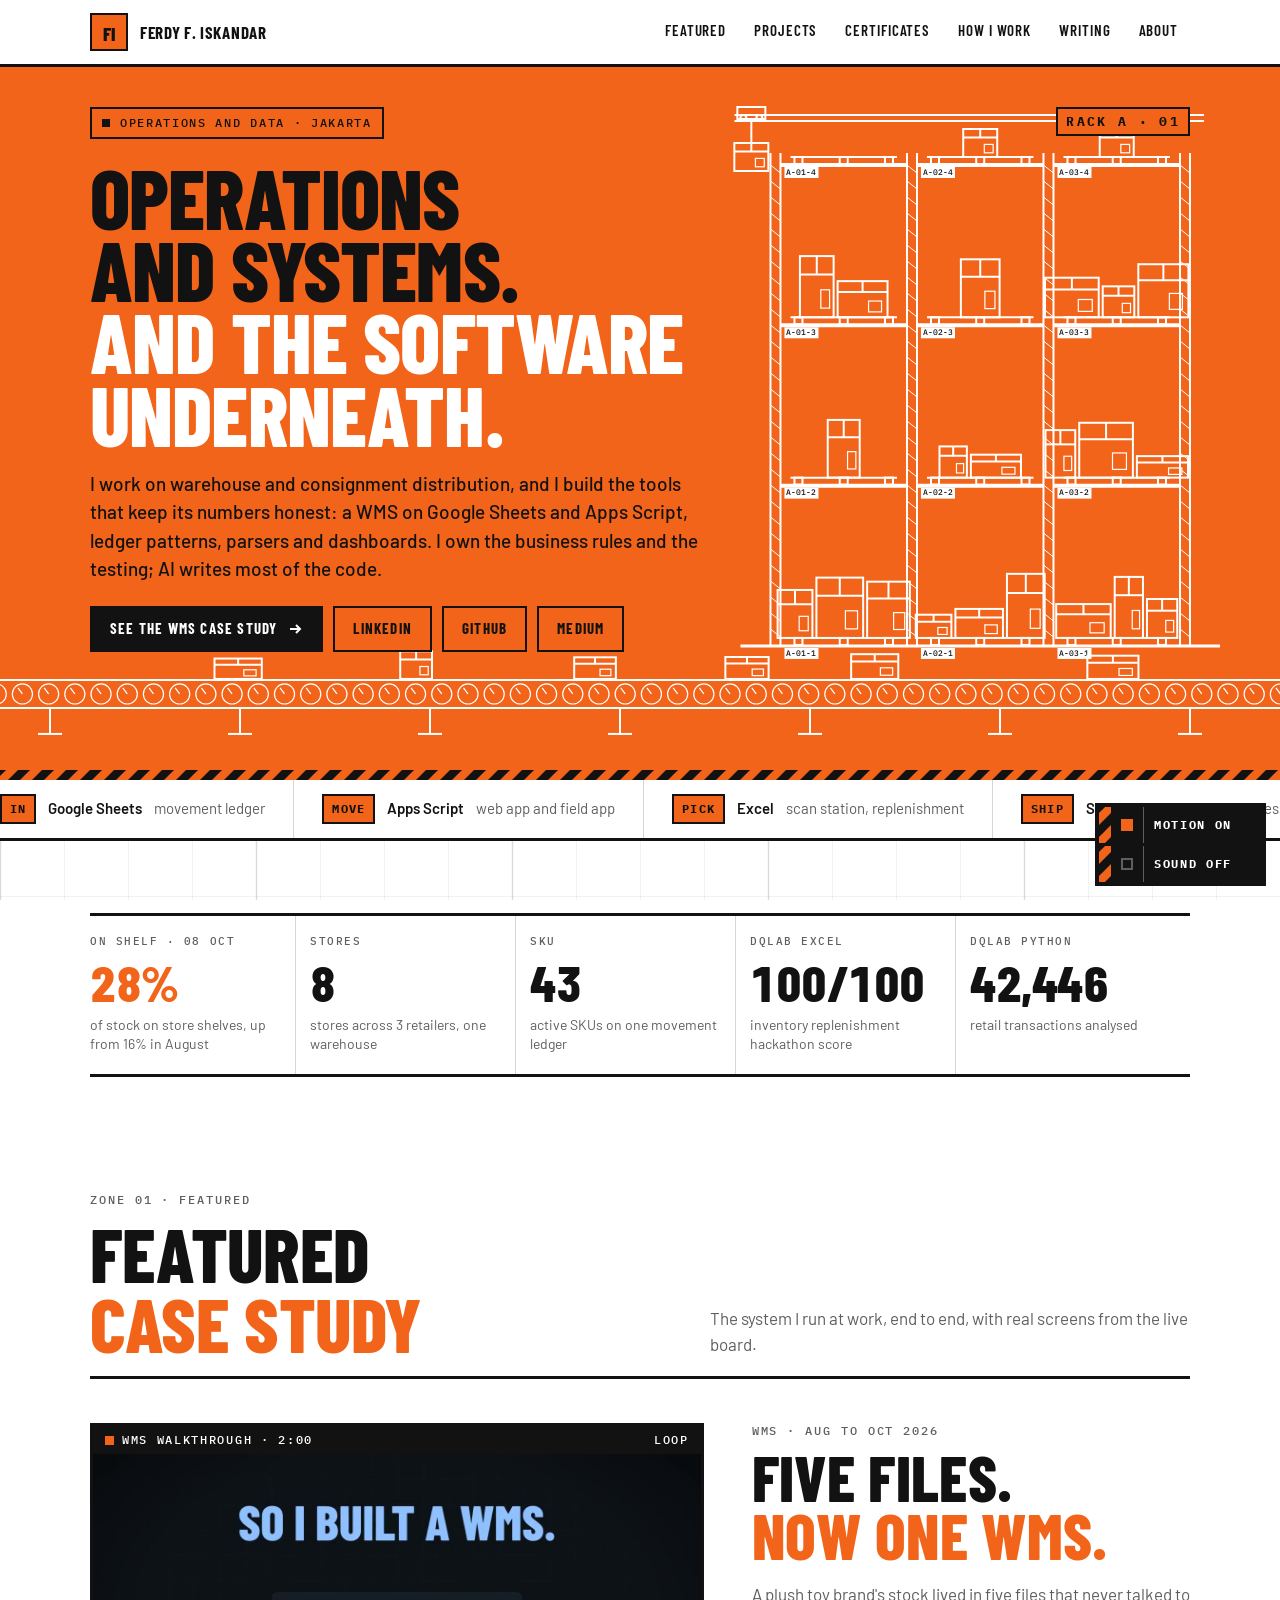
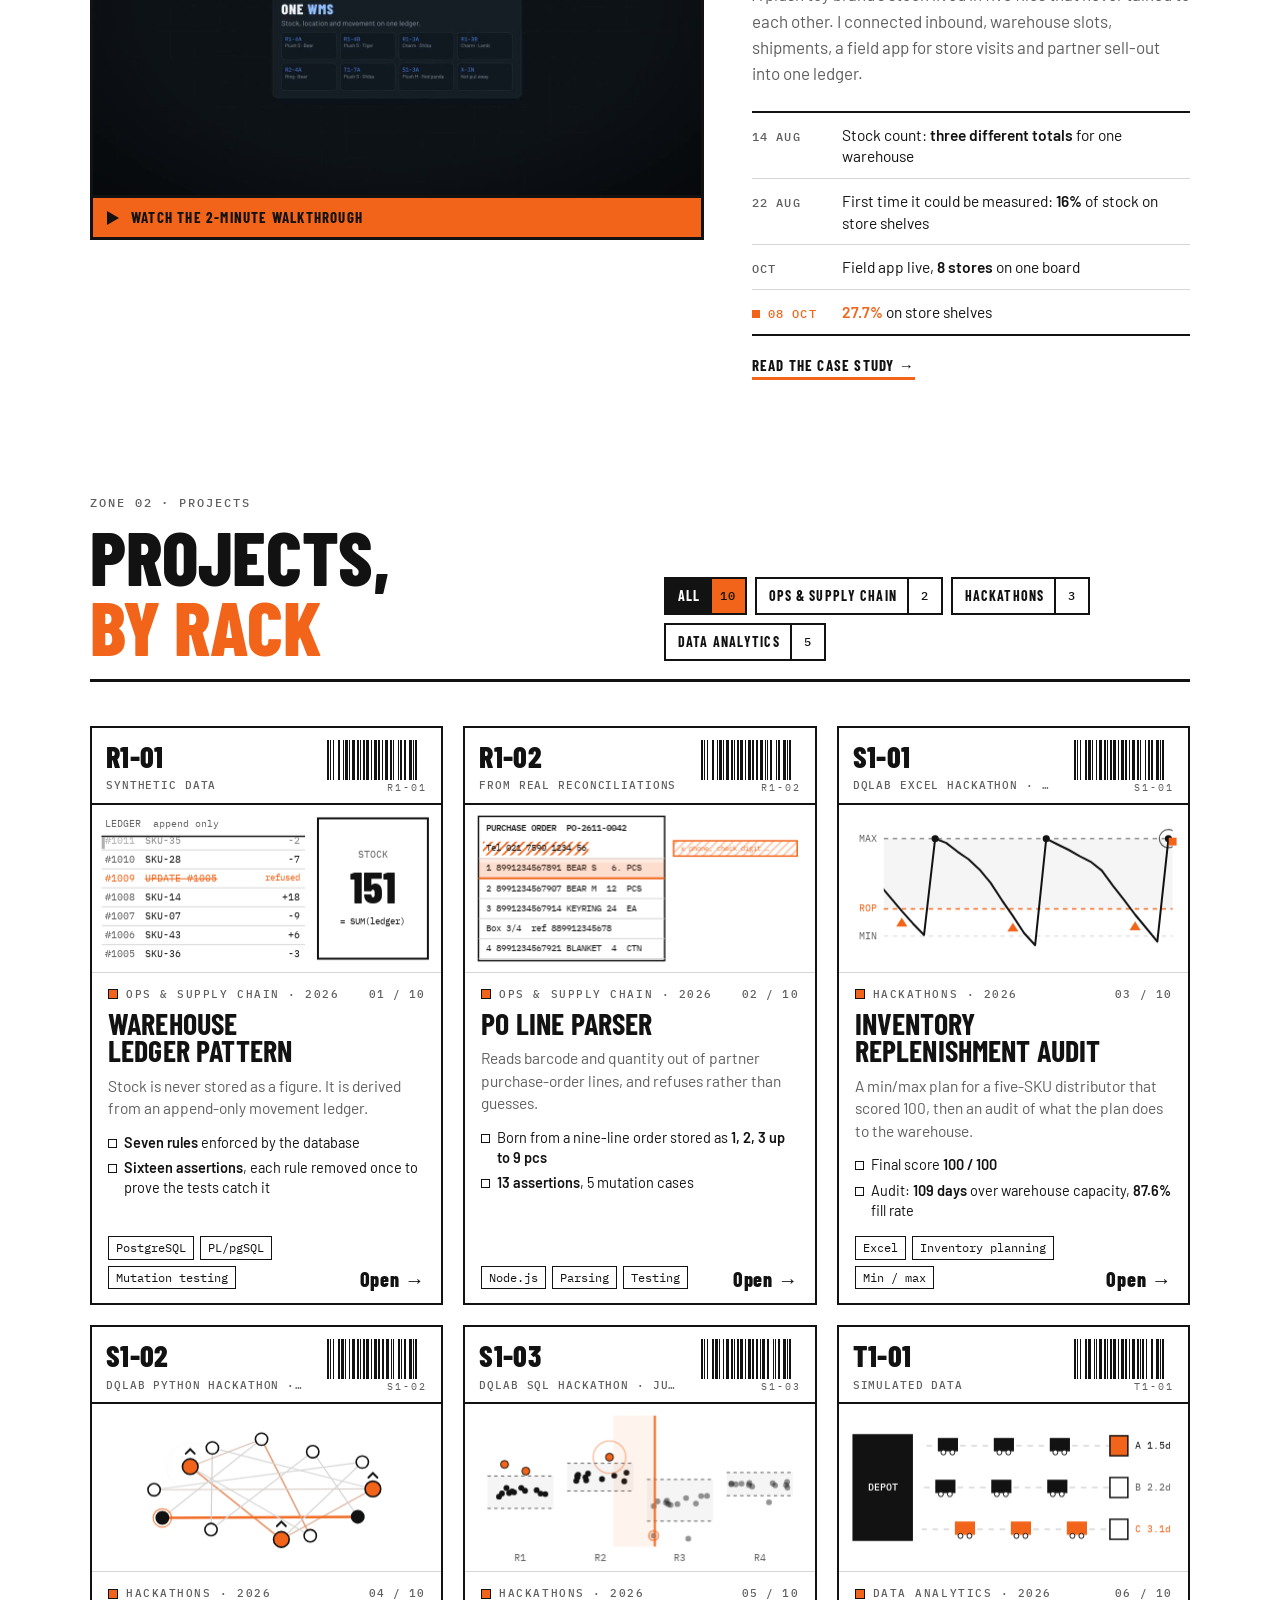
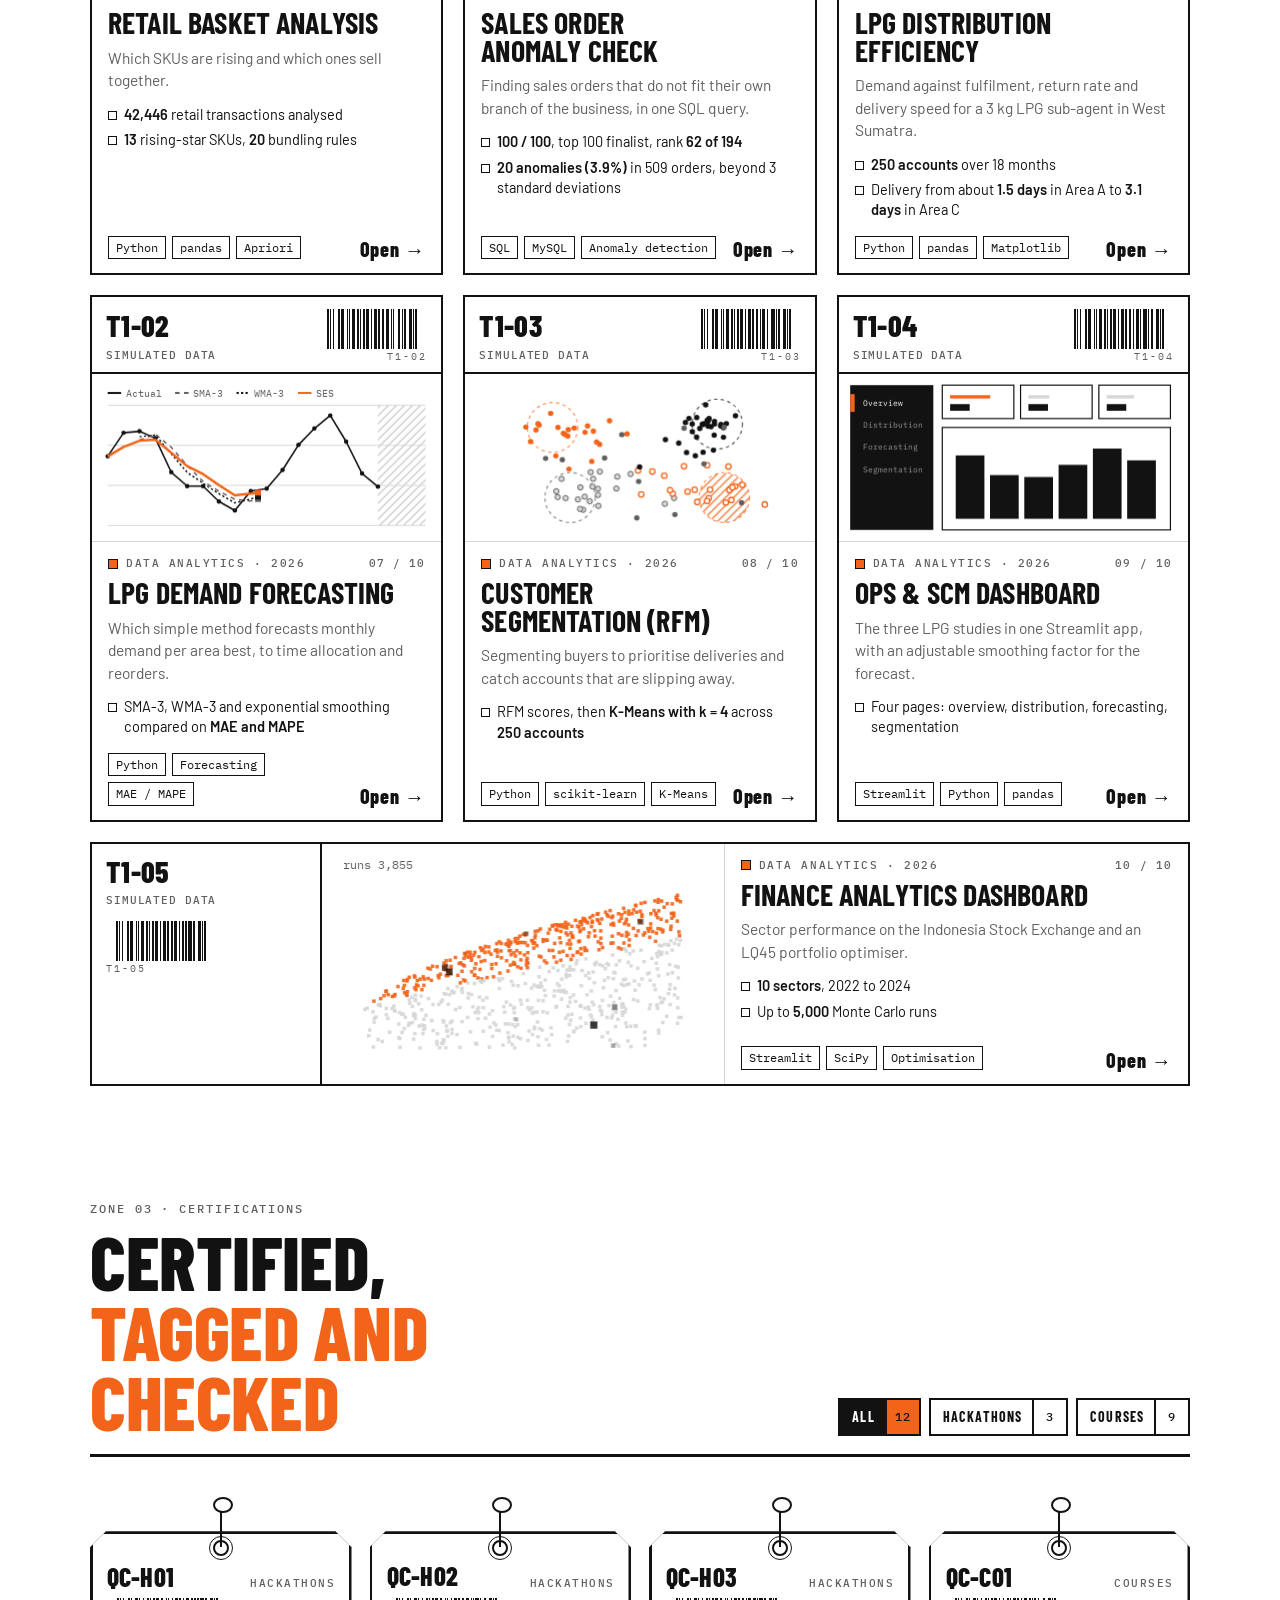
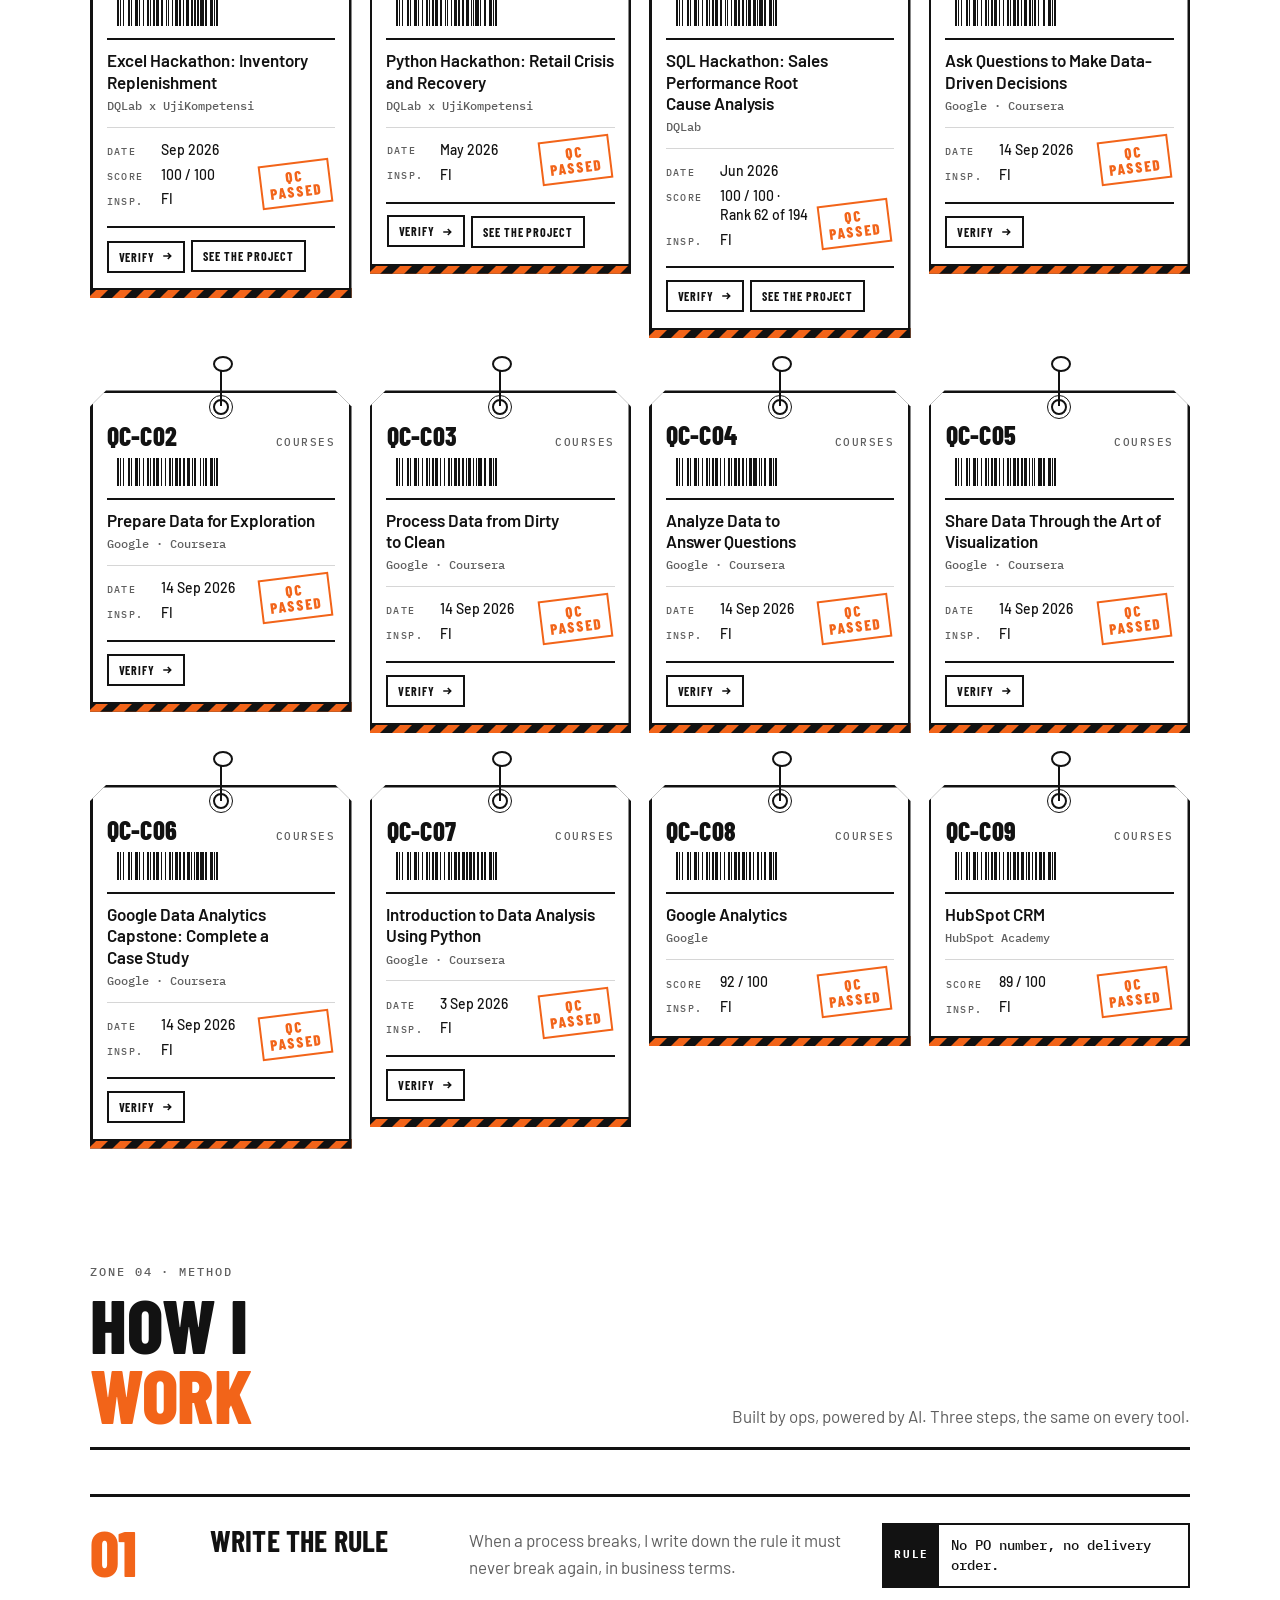
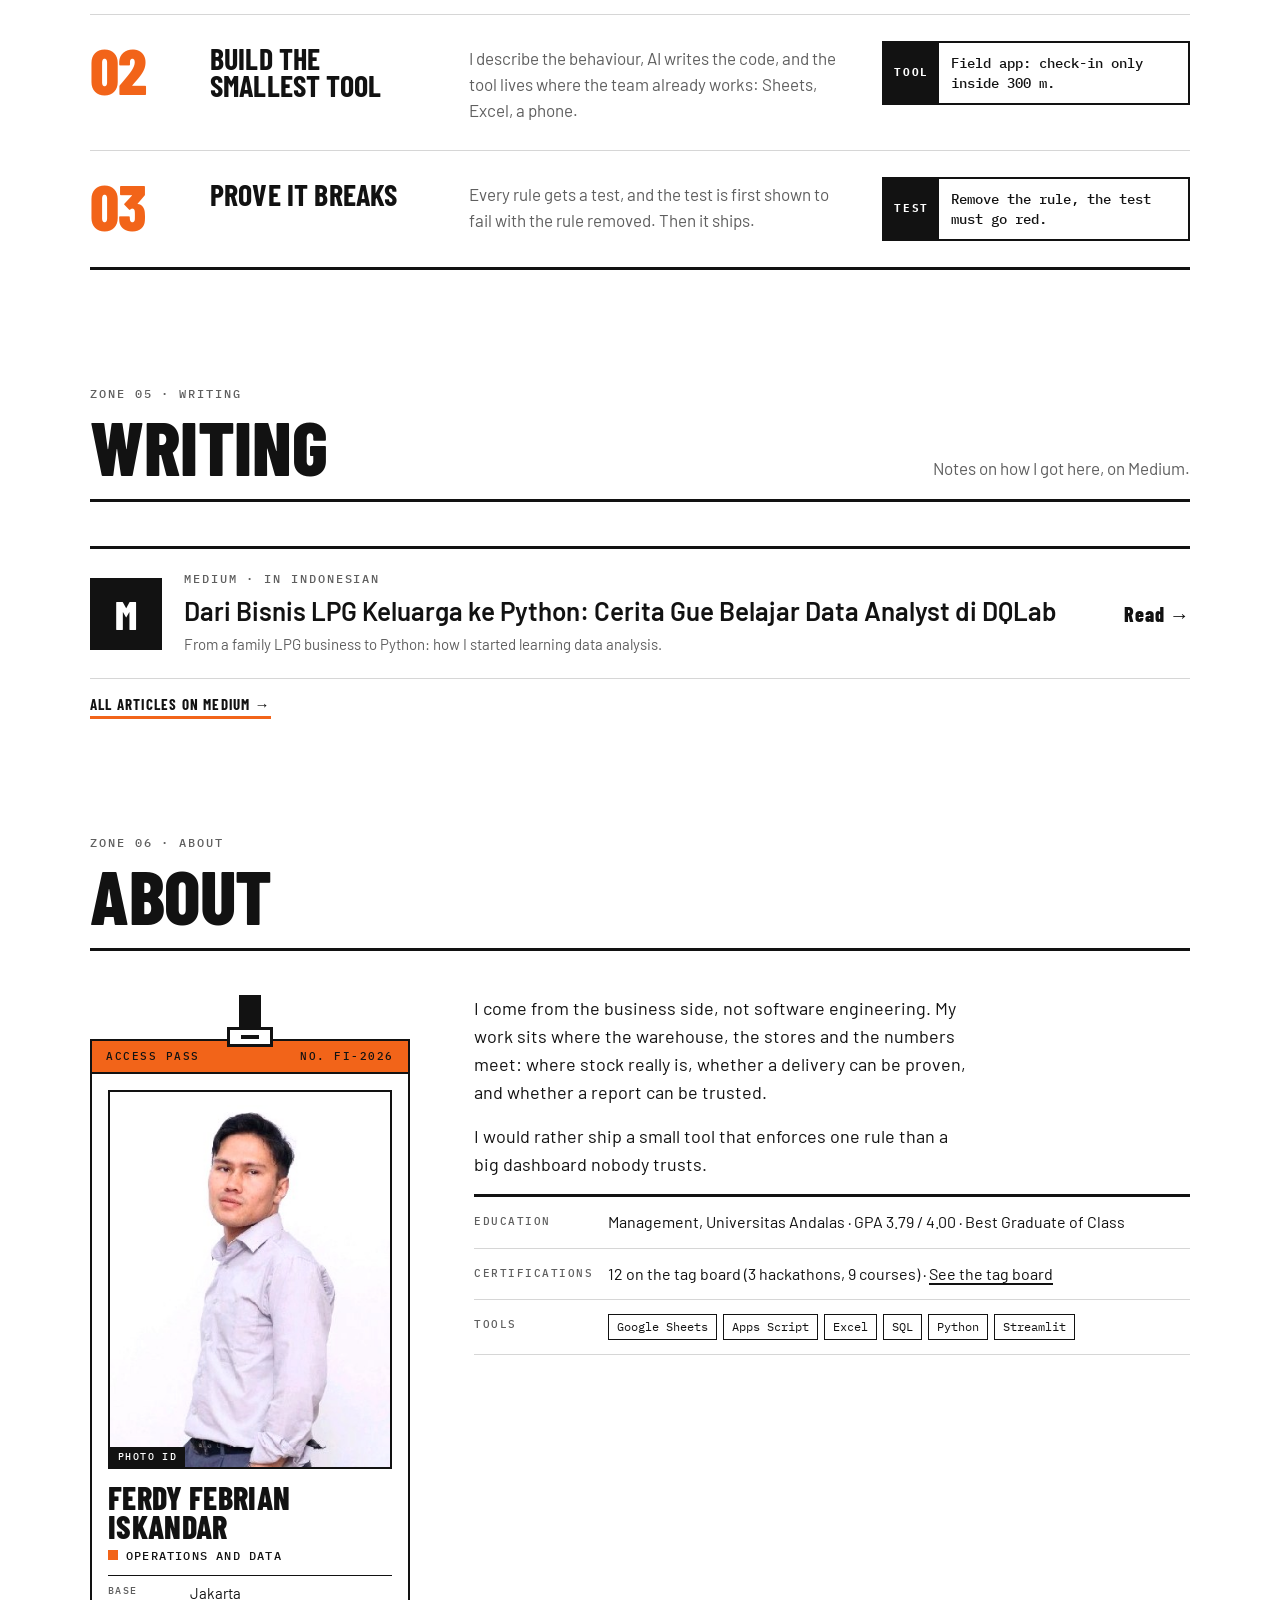
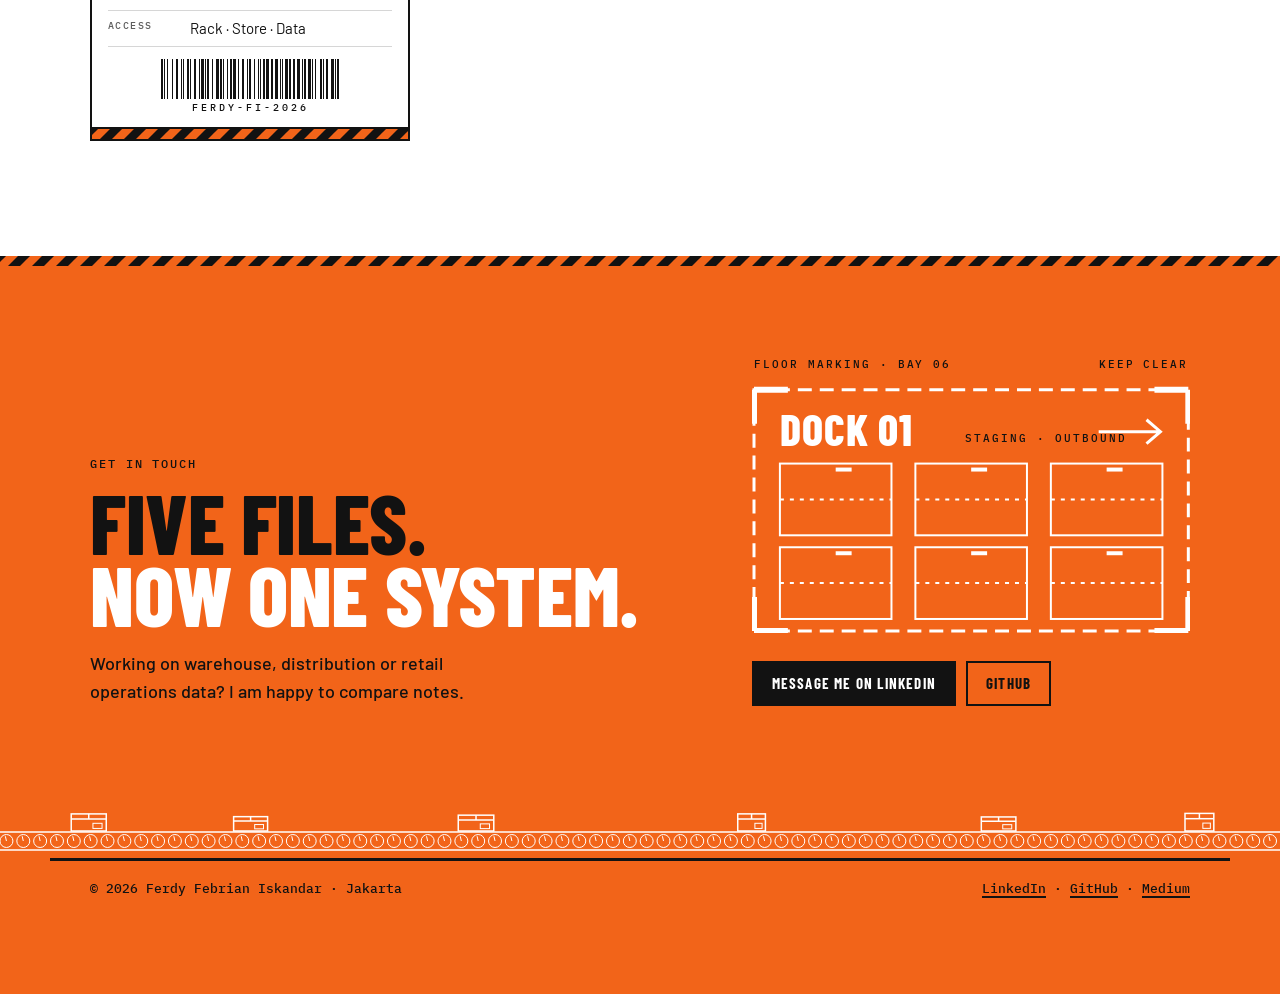
==== index.html @ d0b5ca3c "Certificates, motion sound, case studies, previews, 404" ====
<!doctype html>
<html lang="en">
<head>
<meta charset="utf-8">
<meta name="viewport" content="width=device-width,initial-scale=1,viewport-fit=cover">
<title>Ferdy Febrian Iskandar · Operations and data</title>
<meta name="description" content="Operations and systems: warehouse, consignment distribution, and the software underneath them. Projects by Ferdy Febrian Iskandar, Jakarta.">
<meta property="og:type" content="website">
<meta property="og:site_name" content="Ferdy Febrian Iskandar">
<meta property="og:url" content="https://ferdy-portfolio.pages.dev/">
<meta property="og:title" content="Ferdy Febrian Iskandar · Operations and data">
<meta property="og:description" content="A WMS built by ops, ledger patterns, parsers and dashboards for warehouse and consignment distribution.">
<meta property="og:image" content="https://ferdy-portfolio.pages.dev/og-card.png">
<meta property="og:image:width" content="1200">
<meta property="og:image:height" content="630">
<meta property="og:image:alt" content="Ferdy Febrian Iskandar. Operations and systems. And the software underneath.">
<meta name="twitter:card" content="summary_large_image">
<meta name="twitter:title" content="Ferdy Febrian Iskandar · Operations and data">
<meta name="twitter:description" content="A WMS built by ops, ledger patterns, parsers and dashboards for warehouse and consignment distribution.">
<meta name="twitter:image" content="https://ferdy-portfolio.pages.dev/og-card.png">
<meta name="theme-color" content="#F26419">
<link rel="icon" href="favicon.svg" type="image/svg+xml">
<link rel="icon" href="favicon-32.png" sizes="32x32" type="image/png">
<link rel="apple-touch-icon" href="apple-touch-icon.png">
<link rel="preconnect" href="https://fonts.googleapis.com">
<link rel="preconnect" href="https://fonts.gstatic.com" crossorigin>
<link rel="stylesheet" href="https://fonts.googleapis.com/css2?family=Barlow+Condensed:wght@600;700;800&family=Barlow:wght@400;500;600&family=IBM+Plex+Mono:wght@400;500&display=swap">
<link rel="stylesheet" href="site.css">
<script>document.documentElement.classList.add("js")</script>
</head>
<body>
<a class="skip" href="#featured">Skip to content</a>
<canvas id="floor" data-scene="floor" aria-hidden="true"></canvas>

<nav class="top" aria-label="Main">
  <div class="wrap">
    <a class="mark" href="#top" aria-label="Ferdy Febrian Iskandar, back to top"><i>FI</i><span>Ferdy F. Iskandar</span></a>
    <button class="menu" type="button" aria-expanded="false" aria-controls="navlinks">Menu</button>
    <ul id="navlinks">
      <li><a href="#featured">Featured</a></li>
      <li><a href="#projects">Projects</a></li>
      <li><a href="#certs">Certificates</a></li>
      <li><a href="#process">How I work</a></li>
      <li><a href="#writing">Writing</a></li>
      <li><a href="#about">About</a></li>
    </ul>
  </div>
</nav>

<main id="top">
  <header class="hero">
    <canvas data-scene="hero" aria-hidden="true"></canvas>
    <div class="wrap">
      <div class="copy">
        <span class="status"><i></i>Operations and data · Jakarta</span>
        <h1><span class="l">Operations</span><span class="l">and systems.</span><span class="l lt">And the software</span><span class="l lt">underneath.</span></h1>
        <p>I work on warehouse and consignment distribution, and I build the tools that keep its numbers honest: a WMS on Google Sheets and Apps Script, ledger patterns, parsers and dashboards. I own the business rules and the testing; AI writes most of the code.</p>
        <div class="cta">
          <a class="btn primary" href="wms.html">See the WMS case study <svg viewBox="0 0 16 16" fill="none" stroke="currentColor" stroke-width="2" aria-hidden="true"><path d="M3 8h10M9 4l4 4-4 4"/></svg></a>
          <a class="btn" href="https://www.linkedin.com/in/ferdyfebrianiskandar">LinkedIn</a>
          <a class="btn" href="https://github.com/Ferdyfi24">GitHub</a>
          <a class="btn" href="https://medium.com/@iskandarferdy559">Medium</a>
        </div>
      </div>
      <div class="rackbox" role="img" aria-label="Line drawing of a pallet rack with cartons; a hoist lifts a carton down to a conveyor that runs along the bottom of the page"><span class="zone">RACK A · 01</span></div>
    </div>
  </header>
  <div class="hz" aria-hidden="true"></div>

  <div class="belt" aria-label="Tools and practices">
    <div class="track">
      <div class="mv"><i>IN</i><b>Google Sheets</b>movement ledger</div>
      <div class="mv"><i>MOVE</i><b>Apps Script</b>web app and field app</div>
      <div class="mv"><i>PICK</i><b>Excel</b>scan station, replenishment</div>
      <div class="mv"><i>SHIP</i><b>SQL</b>PostgreSQL ledger rules</div>
      <div class="mv"><i>COUNT</i><b>Python</b>pandas, scikit-learn</div>
      <div class="mv"><i>SELL</i><b>Streamlit</b>dashboards</div>
      <div class="mv"><i>PROVE</i><b>Mutation testing</b>every rule must fail when removed</div>
      <div class="mv"><i>AI</i><b>Claude</b>writes the code, I write the rules</div>
      <div class="mv" aria-hidden="true"><i>IN</i><b>Google Sheets</b>movement ledger</div>
      <div class="mv" aria-hidden="true"><i>MOVE</i><b>Apps Script</b>web app and field app</div>
      <div class="mv" aria-hidden="true"><i>PICK</i><b>Excel</b>scan station, replenishment</div>
      <div class="mv" aria-hidden="true"><i>SHIP</i><b>SQL</b>PostgreSQL ledger rules</div>
      <div class="mv" aria-hidden="true"><i>COUNT</i><b>Python</b>pandas, scikit-learn</div>
      <div class="mv" aria-hidden="true"><i>SELL</i><b>Streamlit</b>dashboards</div>
      <div class="mv" aria-hidden="true"><i>PROVE</i><b>Mutation testing</b>every rule must fail when removed</div>
      <div class="mv" aria-hidden="true"><i>AI</i><b>Claude</b>writes the code, I write the rules</div>
    </div>
  </div>

  <div class="wrap">
    <div class="count rv" aria-label="Numbers">
      <div class="cnum"><span class="code">ON SHELF · 08 OCT</span><b class="up"><span data-to="28" data-from="16">28</span>%</b><small>of stock on store shelves, up from 16% in August</small></div>
      <div class="cnum"><span class="code">STORES</span><b data-to="8">8</b><small>stores across 3 retailers, one warehouse</small></div>
      <div class="cnum"><span class="code">SKU</span><b data-to="43">43</b><small>active SKUs on one movement ledger</small></div>
      <div class="cnum"><span class="code">DQLAB EXCEL</span><b><span data-to="100">100</span>/100</b><small>inventory replenishment hackathon score</small></div>
      <div class="cnum"><span class="code">DQLAB PYTHON</span><b data-to="42446" data-fmt="1">42,446</b><small>retail transactions analysed</small></div>
    </div>
  </div>

  <section id="featured" class="wrap">
    <div class="shead rv"><div><span class="eyebrow">Zone 01 · Featured</span><h2>Featured<br><span class="acc">case study</span></h2></div><p>The system I run at work, end to end, with real screens from the live board.</p></div>
    <a class="feat rv" href="wms.html">
      <div class="media">
        <div class="bar"><span><i></i>WMS WALKTHROUGH · 2:00</span><span>LOOP</span></div>
        <video autoplay muted loop playsinline preload="metadata" poster="hero-poster.jpg" aria-label="Opening of the WMS walkthrough: five separate files merging into one system">
          <source src="hero-loop.mp4" type="video/mp4">
          <img src="poster.jpg" alt="Title frame of the WMS walkthrough: So I built a WMS" width="1920" height="1080" loading="lazy">
        </video>
        <span class="play"><i></i>Watch the 2-minute walkthrough</span>
      </div>
      <div class="body">
        <div class="eyebrow">WMS · Aug to Oct 2026</div>
        <h3>Five files.<br><span class="acc">Now one WMS.</span></h3>
        <p>A plush toy brand's stock lived in five files that never talked to each other. I connected inbound, warehouse slots, shipments, a field app for store visits and partner sell-out into one ledger.</p>
        <ol class="tl">
          <li><time>14 AUG</time><span>Stock count: <b>three different totals</b> for one warehouse</span></li>
          <li><time>22 AUG</time><span>First time it could be measured: <b>16%</b> of stock on store shelves</span></li>
          <li><time>OCT</time><span>Field app live, <b>8 stores</b> on one board</span></li>
          <li class="hot"><time>08 OCT</time><span><b>27.7%</b> on store shelves</span></li>
        </ol>
        <span class="more">Read the case study →</span>
      </div>
    </a>
  </section>

  <section id="projects" class="wrap">
    <div class="shead rv">
      <div><span class="eyebrow">Zone 02 · Projects</span><h2>Projects,<br><span class="acc">by rack</span></h2></div>
      <div class="filters" id="filters" role="group" aria-label="Filter projects"></div>
    </div>
    <div class="rack" id="rack" aria-live="polite">
      <noscript><div class="noscript-rack">The project rack is rendered from projects.json and needs JavaScript. The code lives at <a href="https://github.com/Ferdyfi24">github.com/Ferdyfi24</a>.</div></noscript>
    </div>
  </section>

  <section id="certs" class="wrap">
    <div class="shead rv">
      <div><span class="eyebrow">Zone 03 · Certifications</span><h2>Certified,<br><span class="acc">tagged and checked</span></h2></div>
      <div class="filters" id="cfilters" role="group" aria-label="Filter certificates"></div>
    </div>
    <div class="qcboard" id="certboard" aria-live="polite">
      <noscript><div class="noscript-rack">The tag board is rendered from certificates.json and needs JavaScript. The certificates are listed on <a href="https://www.linkedin.com/in/ferdyfebrianiskandar">LinkedIn</a>.</div></noscript>
    </div>
  </section>

  <section id="process" class="wrap">
    <div class="shead rv"><div><span class="eyebrow">Zone 04 · Method</span><h2>How I<br><span class="acc">work</span></h2></div><p>Built by ops, powered by AI. Three steps, the same on every tool.</p></div>
    <div class="pick">
      <div class="step rv"><div class="n">01</div><h3>Write the rule</h3><p>When a process breaks, I write down the rule it must never break again, in business terms.</p><div class="ex"><i>rule</i><span>No PO number, no delivery order.</span></div></div>
      <div class="step rv"><div class="n">02</div><h3>Build the smallest tool</h3><p>I describe the behaviour, AI writes the code, and the tool lives where the team already works: Sheets, Excel, a phone.</p><div class="ex"><i>tool</i><span>Field app: check-in only inside 300 m.</span></div></div>
      <div class="step rv"><div class="n">03</div><h3>Prove it breaks</h3><p>Every rule gets a test, and the test is first shown to fail with the rule removed. Then it ships.</p><div class="ex"><i>test</i><span>Remove the rule, the test must go red.</span></div></div>
    </div>
  </section>

  <section id="writing" class="wrap">
    <div class="shead rv"><div><span class="eyebrow">Zone 05 · Writing</span><h2>Writing</h2></div><p>Notes on how I got here, on Medium.</p></div>
    <a class="post rv" href="https://medium.com/@iskandarferdy559/dari-bisnis-lpg-keluarga-ke-python-cerita-gue-belajar-data-analyst-di-dqlab-e7cb30d461ce">
      <span class="pic" aria-hidden="true">M</span>
      <div><div class="eyebrow">Medium · in Indonesian</div><h3>Dari Bisnis LPG Keluarga ke Python: Cerita Gue Belajar Data Analyst di DQLab</h3><p>From a family LPG business to Python: how I started learning data analysis.</p></div>
      <span class="go">Read →</span>
    </a>
    <a class="allposts" href="https://medium.com/@iskandarferdy559">All articles on Medium →</a>
  </section>

  <!-- Experience: kept empty for now, to be filled from Ferdy's own list.
  <section id="experience" class="wrap">
    <div class="shead rv"><h2>Experience</h2></div>
    <ol class="tl">
      <li><time>YEAR TO YEAR</time><b>Role</b> · Company<br>One sentence on the work.</li>
    </ol>
  </section>
  -->

  <section id="about" class="wrap">
    <div class="shead rv"><div><span class="eyebrow">Zone 06 · About</span><h2>About</h2></div></div>
    <div class="about">
      <div class="idwrap rv">
        <figure class="idpass" aria-label="Access pass: Ferdy Febrian Iskandar, operations and data, Jakarta">
          <span class="strap" aria-hidden="true"></span><span class="clip" aria-hidden="true"></span>
          <div class="bhead"><span>Access pass</span><span>No. FI-2026</span></div>
          <div class="bbody">
            <div class="bphoto"><img src="ferdy-id.jpg" alt="Portrait of Ferdy Febrian Iskandar" width="336" height="448" loading="lazy"><span>Photo ID</span></div>
            <div class="bname">Ferdy Febrian<br>Iskandar</div>
            <div class="brole">Operations and data</div>
            <dl class="brows"><div><dt>Base</dt><dd>Jakarta</dd></div><div><dt>Access</dt><dd>Rack · Store · Data</dd></div></dl>
            <div class="bbc" data-barcode="FERDY-FI-2026" aria-hidden="true"></div>
            <div class="bbcl" aria-hidden="true">FERDY-FI-2026</div>
          </div>
          <div class="bfoot" aria-hidden="true"></div>
        </figure>
      </div>
      <div>
      <div class="rv">
        <p>I come from the business side, not software engineering. My work sits where the warehouse, the stores and the numbers meet: where stock really is, whether a delivery can be proven, and whether a report can be trusted.</p>
        <p>I would rather ship a small tool that enforces one rule than a big dashboard nobody trusts.</p>
      </div>
      <div class="facts rv">
        <div class="fact"><small>Education</small><div>Management, Universitas Andalas · GPA 3.79 / 4.00 · Best Graduate of Class</div></div>
        <div class="fact"><small>Certifications</small><div><span id="certcount"></span><a href="#certs">See the tag board</a></div></div>
        <div class="fact"><small>Tools</small><div class="stack"><span>Google Sheets</span><span>Apps Script</span><span>Excel</span><span>SQL</span><span>Python</span><span>Streamlit</span></div></div>
      </div>
      </div>
    </div>
  </section>

  <div class="hz" aria-hidden="true" style="margin-top:clamp(64px,9vw,120px)"></div>
  <section class="end" aria-labelledby="endh">
    <div class="wrap">
      <div>
        <div class="eyebrow">Get in touch</div>
        <h2 id="endh">Five files.<br><span class="lt">Now one system.</span></h2>
        <p>Working on warehouse, distribution or retail operations data? I am happy to compare notes.</p>
      </div>
      <div>
        <svg class="dock" viewBox="0 0 440 280" aria-hidden="true" focusable="false">
          <text x="2" y="14" font-size="11">FLOOR MARKING · BAY 06</text>
          <text x="438" y="14" font-size="11" text-anchor="end">KEEP CLEAR</text>
          <g fill="none" stroke="#FFFFFF" stroke-width="3">
            <rect x="2" y="36" width="436" height="242" stroke-dasharray="14 8"/>
            <path d="M2 36h34M2 36v34M438 36h-34M438 36v34M2 278v-34M2 278h34M438 278v-34M438 278h-34" stroke-width="6"/>
          </g>
          <g fill="none" stroke="#FFFFFF" stroke-width="2">
            <rect x="28" y="110" width="112" height="72"/><rect x="164" y="110" width="112" height="72"/><rect x="300" y="110" width="112" height="72"/>
            <rect x="28" y="194" width="112" height="72"/><rect x="164" y="194" width="112" height="72"/><rect x="300" y="194" width="112" height="72"/>
            <path d="M28 146h112M164 146h112M300 146h112M28 230h112M164 230h112M300 230h112" stroke-dasharray="4 6"/>
          </g>
          <g fill="#FFFFFF"><rect x="84" y="114" width="16" height="4"/><rect x="220" y="114" width="16" height="4"/><rect x="356" y="114" width="16" height="4"/><rect x="84" y="198" width="16" height="4"/><rect x="220" y="198" width="16" height="4"/><rect x="356" y="198" width="16" height="4"/></g>
          <text class="big" x="28" y="92" font-size="44">DOCK 01</text>
          <text x="214" y="88" font-size="11">STAGING · OUTBOUND</text>
          <path d="M348 78h62M396 66l14 12-14 12" fill="none" stroke="#FFFFFF" stroke-width="3"/>
        </svg>
        <div class="cta"><a class="btn primary" href="https://www.linkedin.com/in/ferdyfebrianiskandar">Message me on LinkedIn</a><a class="btn" href="https://github.com/Ferdyfi24">GitHub</a></div>
      </div>
    </div>
  </section>
</main>

<footer>
  <canvas class="beltline" data-scene="belt" aria-hidden="true"></canvas>
  <div class="wrap"><span>© 2026 Ferdy Febrian Iskandar · Jakarta</span><span><a href="https://www.linkedin.com/in/ferdyfebrianiskandar">LinkedIn</a> · <a href="https://github.com/Ferdyfi24">GitHub</a> · <a href="https://medium.com/@iskandarferdy559">Medium</a></span></div>
</footer>

<div class="panel" role="group" aria-label="Site controls">
  <button class="sw" id="motion" type="button" aria-pressed="true" aria-label="Motion: animations are on. Press to stop them."><span class="st" aria-hidden="true"></span><span class="lamp" aria-hidden="true"><i></i></span><span class="txt">MOTION ON</span></button>
  <button class="sw" id="sound" type="button" aria-pressed="false" aria-label="Sound: UI sounds are off. Press to turn them on."><span class="st" aria-hidden="true"></span><span class="lamp" aria-hidden="true"><i></i></span><span class="txt">SOUND OFF</span></button>
</div>
<script src="sound.js"></script>
<script src="site.js"></script>
<script src="viz.js"></script>
</body>
</html>
---- site.css ----
/* Shared styles for every page.
   Palette: one safety orange, white, near-black ink and two neutral greys. Nothing else.
   The visual language is the distribution centre: shipping labels and pallet tags, floor paint and hazard tape,
   pallet racking drawn as line work, printed forms and documents, barcodes and stencilled zone numbers.
   Corners are square. Rules are thick. There are no gradients, no shadows, no blur. */
:root{
  --or:#F26419;          /* safety orange */
  --ink:#121212;         /* near-black ink: text, rules, fills */
  --white:#FFFFFF;
  --rule:#D6D6D6;        /* grey 1: hairlines, form grids */
  --mut:#5F5F5F;         /* grey 2: secondary text */
  --display:"Barlow Condensed","Arial Narrow",Arial,sans-serif;
  --body:"Barlow","Helvetica Neue",Arial,sans-serif;
  --mono:"IBM Plex Mono",Menlo,Consolas,monospace;
  --ease:cubic-bezier(.2,.7,.2,1);
  --hz:url("data:image/svg+xml,%3Csvg xmlns='http://www.w3.org/2000/svg' width='24' height='24'%3E%3Cpath d='M-6 6L6-6M0 24L24 0M18 30L30 18' stroke='%23121212' stroke-width='8.5'/%3E%3C/svg%3E");
  --hzw:url("data:image/svg+xml,%3Csvg xmlns='http://www.w3.org/2000/svg' width='24' height='24'%3E%3Cpath d='M-6 6L6-6M0 24L24 0M18 30L30 18' stroke='%23FFFFFF' stroke-width='8.5'/%3E%3C/svg%3E");
  --hatch:url("data:image/svg+xml,%3Csvg xmlns='http://www.w3.org/2000/svg' width='8' height='8'%3E%3Cpath d='M-2 2L2-2M0 8L8 0M6 10L10 6' stroke='%23F26419' stroke-width='1.6'/%3E%3C/svg%3E");
  --formgrid:url("data:image/svg+xml,%3Csvg xmlns='http://www.w3.org/2000/svg' width='32' height='32'%3E%3Cpath d='M0 31.5H32M31.5 0V32' stroke='%23D6D6D6' stroke-width='1' fill='none'/%3E%3C/svg%3E");
  color-scheme:light;
}
*{box-sizing:border-box}
html{background:var(--white);scroll-behavior:smooth;scroll-padding-top:72px}
body{margin:0;background:var(--white);color:var(--ink);font:400 17px/1.55 var(--body);-webkit-font-smoothing:antialiased;overflow-x:hidden;position:relative;min-height:100vh}
main{overflow-x:clip}
a{color:var(--ink);text-decoration-thickness:1.5px;text-underline-offset:3px}
a:hover{color:var(--or)}
a:focus-visible,button:focus-visible,video:focus-visible,summary:focus-visible{outline:3px solid var(--or);outline-offset:3px}
::selection{background:var(--or);color:var(--ink)}
img,video,canvas,svg{max-width:100%}
b,strong{font-weight:600}
.wrap{max-width:1180px;margin:0 auto;padding-inline:clamp(16px,4vw,40px)}
h1,h2,h3{font-family:var(--display);text-transform:uppercase;margin:0;line-height:.92;text-wrap:balance}
h2{font-weight:800;font-size:clamp(40px,6vw,76px);letter-spacing:-.005em}
h3{font-weight:700;font-size:clamp(26px,3vw,34px);letter-spacing:.005em}
.acc{color:var(--or)}
.eyebrow{font:500 12px/1.3 var(--mono);letter-spacing:.16em;text-transform:uppercase;color:var(--mut)}
.skip{position:absolute;left:-999px;top:10px;z-index:60;background:var(--ink);color:#fff;padding:10px 14px;font:500 13px/1 var(--mono)}
.skip:focus{left:12px}

/* ---- the floor: faint location grid behind the white sections ---- */
#floor{position:fixed;inset:0;z-index:0;width:100%;height:100%;pointer-events:none}
main,footer{position:relative;z-index:1}
nav.top{position:sticky;top:0;z-index:30}

/* ---- hazard tape ---- */
.hz{height:10px;background:var(--or) var(--hz) 0 0/24px 24px repeat}
.hz.thin{height:6px}

/* ---- nav: a signboard. white, thick ink rule, stencilled mark ---- */
nav.top{background:var(--white);border-bottom:3px solid var(--ink)}
nav.top .wrap{display:flex;align-items:center;justify-content:space-between;gap:16px;min-height:64px}
.mark{display:flex;align-items:center;gap:12px;text-decoration:none;color:var(--ink);min-width:0}
.mark i{flex:none;width:38px;height:38px;background:var(--or);color:var(--ink);font:800 19px/38px var(--display);font-style:normal;text-align:center;letter-spacing:.02em;border:2px solid var(--ink)}
.mark span{font:700 17px/1 var(--display);text-transform:uppercase;letter-spacing:.04em;white-space:nowrap;overflow:hidden;text-overflow:ellipsis}
nav.top ul{list-style:none;margin:0;padding:0;display:flex;gap:4px}
nav.top ul a{display:block;padding:10px 12px;font:600 15px/1 var(--display);text-transform:uppercase;letter-spacing:.06em;text-decoration:none;border-bottom:3px solid transparent}
nav.top ul a:hover,nav.top ul a.on{border-bottom-color:var(--or);color:var(--ink)}
.menu{display:none;border:2px solid var(--ink);background:var(--white);color:var(--ink);font:700 14px/1 var(--display);text-transform:uppercase;letter-spacing:.08em;padding:9px 12px;cursor:pointer}
.menu[aria-expanded="true"]{background:var(--ink);color:#fff}
@media (max-width:820px){
  .menu{display:inline-block}
  nav.top ul{display:none;position:absolute;left:0;right:0;top:100%;background:var(--white);border-bottom:3px solid var(--ink);flex-direction:column;gap:0;padding:6px 0}
  nav.top ul.open{display:flex}
  nav.top ul a{padding:14px clamp(16px,4vw,40px);border-bottom:1px solid var(--rule);font-size:17px}
  nav.top ul li:last-child a{border-bottom:0}
  .mark span{font-size:16px}
}

/* ---- buttons: square, ink. real labels have square corners ---- */
.btn{display:inline-flex;align-items:center;gap:10px;padding:13px 18px;border:2px solid var(--ink);color:var(--ink);background:transparent;text-decoration:none;font:700 15px/1 var(--display);text-transform:uppercase;letter-spacing:.08em;transition:background .15s var(--ease),color .15s var(--ease)}
.btn:hover{background:var(--ink);color:#fff}
.btn.primary{background:var(--ink);color:#fff}
.btn.primary:hover{background:var(--white);color:var(--ink)}
.btn svg{width:16px;height:16px;flex:none}
.cta{display:flex;flex-wrap:wrap;gap:10px;margin-top:28px}

/* ---- hero: a full-bleed safety-orange block with a racking elevation and a conveyor along the bottom ---- */
.hero{background:var(--or);color:var(--ink);position:relative;overflow:hidden}
.hero canvas{position:absolute;inset:0;width:100%;height:100%;pointer-events:none}
.hero .wrap{position:relative;display:grid;grid-template-columns:minmax(0,12fr) minmax(0,8fr);gap:clamp(24px,4vw,56px);align-items:end;padding-top:clamp(28px,3.5vw,40px);padding-bottom:118px}
.hero .copy{min-width:0}
.status{display:inline-flex;align-items:center;gap:10px;font:500 12px/1 var(--mono);letter-spacing:.14em;text-transform:uppercase;border:2px solid var(--ink);padding:8px 10px}
.status i{width:8px;height:8px;background:var(--ink)}
.hero h1{font-weight:800;font-size:clamp(44px,7.2vw,84px);line-height:.86;margin-top:22px;letter-spacing:-.01em}
.hero h1 .l{display:block;white-space:nowrap}
.hero h1 .lt{color:var(--white)}
.hero p{max-width:56ch;font-size:clamp(17px,1.5vw,19px);line-height:1.5;margin:20px 0 0;font-weight:500}
.hero .cta{margin-top:22px}
.hero .btn.primary:hover{background:var(--white);color:var(--ink);border-color:var(--ink)}
.rackbox{min-height:360px;align-self:stretch;position:relative}
.rackbox .zone{position:absolute;right:0;top:0;font:800 13px/1 var(--mono);letter-spacing:.18em;border:2px solid var(--ink);padding:6px 8px;background:var(--or)}
@media (max-width:820px){
  .hero .wrap{grid-template-columns:minmax(0,1fr);padding-bottom:120px}
  .rackbox{min-height:300px}
  .rackbox .zone{top:auto;bottom:0;left:0;right:auto}
  .hero h1{font-size:clamp(40px,12.6vw,84px)}
}

/* ---- tools belt: pallet tags moving along a strip ---- */
.belt{background:var(--white);border-bottom:3px solid var(--ink);overflow:hidden;position:relative}
.belt .track{display:flex;width:max-content;animation:belt 48s linear infinite}
.belt .mv{display:flex;align-items:center;gap:12px;padding:14px 28px 14px 0;white-space:nowrap;font-size:15px;color:var(--mut);border-right:1px solid var(--rule);margin-right:28px}
.belt .mv i{font:800 12px/1 var(--mono);font-style:normal;letter-spacing:.1em;color:var(--ink);background:var(--or);padding:7px 8px;border:2px solid var(--ink)}
.belt .mv b{color:var(--ink);font-weight:600}
@keyframes belt{to{transform:translateX(-50%)}}

/* ---- numbers strip: a tally form ---- */
.count{display:grid;grid-template-columns:repeat(5,minmax(0,1fr));border-top:3px solid var(--ink);border-bottom:3px solid var(--ink);margin-top:clamp(40px,6vw,72px)}
.cnum{padding:18px 14px 20px 0;margin-right:14px;border-right:1px solid var(--rule);min-width:0}
.cnum:last-child{border-right:0;margin-right:0}
.cnum .code{display:block;font:500 11px/1.3 var(--mono);letter-spacing:.14em;text-transform:uppercase;color:var(--mut);white-space:nowrap;overflow:hidden;text-overflow:ellipsis}
.cnum b{display:block;margin-top:10px;font:800 clamp(40px,3.9vw,54px)/1 var(--display);font-variant-numeric:tabular-nums;letter-spacing:-.01em;white-space:nowrap}
.cnum b.up{color:var(--or)}
.cnum small{display:block;margin-top:8px;font-size:14px;line-height:1.35;color:var(--mut)}
@media (max-width:900px){.count{grid-template-columns:repeat(3,minmax(0,1fr))}.cnum:nth-child(3){border-right:0}.cnum:nth-child(n+4){border-top:1px solid var(--rule)}}
@media (max-width:560px){.count{grid-template-columns:repeat(2,minmax(0,1fr))}.cnum:nth-child(3){border-right:1px solid var(--rule)}.cnum:nth-child(2n){border-right:0;margin-right:0}.cnum:nth-child(n+3){border-top:1px solid var(--rule)}.cnum:nth-child(5){grid-column:1/-1;border-right:0}}

/* ---- section headings: zone signage ---- */
section.wrap{padding-top:clamp(64px,9vw,120px)}
.shead{display:grid;grid-template-columns:minmax(0,1fr) minmax(0,1fr);gap:20px 48px;align-items:end;margin-bottom:clamp(28px,4vw,44px);padding-bottom:18px;border-bottom:3px solid var(--ink)}
.shead .eyebrow{display:block;margin-bottom:10px}
.shead p{margin:0;max-width:48ch;color:var(--mut);font-size:17px;justify-self:end}
@media (max-width:820px){.shead{grid-template-columns:minmax(0,1fr)}.shead p{justify-self:start}}

/* ---- featured: a monitor in an ink frame next to a delivery-stage list ---- */
.feat{display:grid;grid-template-columns:minmax(0,7fr) minmax(0,5fr);gap:clamp(20px,4vw,48px);text-decoration:none;color:inherit;align-items:start}
.feat .media{border:3px solid var(--ink);background:var(--ink);position:relative;min-width:0}
.feat .media .bar{display:flex;align-items:center;justify-content:space-between;gap:12px;padding:8px 12px;color:#fff;font:500 12px/1 var(--mono);letter-spacing:.14em;text-transform:uppercase}
.feat .media .bar i{display:inline-block;width:9px;height:9px;background:var(--or);margin-right:8px;vertical-align:-1px;font-style:normal}
.feat .media video,.feat .media img{display:block;width:100%;height:auto;aspect-ratio:16/9;object-fit:cover;background:var(--ink)}
.feat .play{display:flex;align-items:center;gap:12px;padding:12px 14px;background:var(--or);color:var(--ink);font:700 15px/1 var(--display);text-transform:uppercase;letter-spacing:.08em;border-top:3px solid var(--ink)}
.feat .play i{display:inline-block;width:0;height:0;border-left:12px solid var(--ink);border-top:7px solid transparent;border-bottom:7px solid transparent}
.feat .body h3{font-size:clamp(40px,5vw,64px);font-weight:800;margin-top:10px;line-height:.9}
.feat .body p{margin:18px 0 0;color:var(--mut);font-size:17px;max-width:48ch}
.tl{list-style:none;margin:24px 0 0;padding:0;border-top:2px solid var(--ink)}
.tl li{display:grid;grid-template-columns:76px minmax(0,1fr);gap:14px;padding:11px 0;border-bottom:1px solid var(--rule);font-size:15.5px;line-height:1.4;align-items:baseline}
.tl time{font:500 12px/1.4 var(--mono);letter-spacing:.1em;color:var(--mut);white-space:nowrap}
.tl li.hot{border-bottom:2px solid var(--ink)}
.tl li.hot time,.tl li.hot b{color:var(--or)}
.tl li.hot time::before{content:"";display:inline-block;width:8px;height:8px;background:var(--or);margin-right:8px;vertical-align:0}
.more{display:inline-block;margin-top:22px;font:700 15px/1 var(--display);text-transform:uppercase;letter-spacing:.08em;border-bottom:3px solid var(--or);padding-bottom:4px}
.feat:hover .more{color:var(--or)}
.feat:hover .body h3 .acc{text-decoration:underline;text-decoration-thickness:4px;text-underline-offset:6px}
@media (max-width:820px){.feat{grid-template-columns:minmax(0,1fr)}}

/* ---- filters: square chips with a count box ---- */
.filters{display:flex;flex-wrap:wrap;gap:8px;justify-self:end}
.chip{display:inline-flex;align-items:center;gap:10px;padding:0 0 0 12px;border:2px solid var(--ink);background:var(--white);color:var(--ink);font:700 14px/1 var(--display);text-transform:uppercase;letter-spacing:.08em;cursor:pointer;height:38px}
.chip span{display:inline-grid;place-items:center;min-width:34px;height:100%;padding:0 8px;border-left:2px solid var(--ink);font:500 12px/1 var(--mono)}
.chip[aria-pressed="true"]{background:var(--ink);color:#fff}
.chip[aria-pressed="true"] span{background:var(--or);color:var(--ink)}
.chip:hover:not([aria-pressed="true"]){background:var(--or)}
@media (max-width:820px){.filters{justify-self:start}}

/* ---- the rack: shipping labels ---- */
.rack{display:grid;grid-template-columns:repeat(3,minmax(0,1fr));gap:20px}
@media (max-width:980px){.rack{grid-template-columns:repeat(2,minmax(0,1fr))}}
@media (max-width:600px){.rack{grid-template-columns:minmax(0,1fr)}}
.slot{border:2.5px solid var(--ink);background:var(--white);display:flex;flex-direction:column;min-width:0;position:relative}
.slot[hidden]{display:none}
.slot .lab{display:grid;grid-template-columns:minmax(0,1fr) auto;gap:10px;align-items:end;padding:12px 14px 10px;border-bottom:2.5px solid var(--ink)}
.slot .lab .code{font:800 30px/1 var(--display);letter-spacing:.01em}
.slot .lab .kind{display:block;margin-top:4px;font:500 11px/1.3 var(--mono);letter-spacing:.08em;text-transform:uppercase;color:var(--mut);overflow:hidden;text-overflow:ellipsis;white-space:nowrap}
.slot .lab svg{display:block;height:40px;width:auto;max-width:150px}
.slot .lab .bc{text-align:right}
.slot .lab .bc small{display:block;font:400 10px/1 var(--mono);letter-spacing:.2em;margin-top:3px;color:var(--mut)}
.slot .viz{display:block;width:100%;height:168px;border-bottom:1px solid var(--rule)}
.slot .in{padding:16px 16px 14px;display:flex;flex-direction:column;flex:1}
.slot .rk{font:500 11px/1 var(--mono);letter-spacing:.14em;text-transform:uppercase;color:var(--mut);display:flex;align-items:center;gap:8px}
.slot .rk i{width:10px;height:10px;background:var(--or);border:1.5px solid var(--ink)}
.slot .rk em{margin-left:auto;font-style:normal;letter-spacing:.1em}
.slot h3{margin-top:10px;font-size:30px}
.slot h3 a{text-decoration:none;color:inherit}
.slot h3 a::after{content:"";position:absolute;inset:0}
.slot:hover{outline:3px solid var(--or);outline-offset:-3px}
.slot:focus-within{outline:3px solid var(--or);outline-offset:-3px}
.slot p{margin:10px 0 0;color:var(--mut);font-size:15.5px;line-height:1.45}
.slot ul{margin:12px 0 0;padding:0;list-style:none;display:grid;gap:5px;font-size:14.5px;line-height:1.4}
.slot li{padding-left:16px;position:relative}
.slot li::before{content:"";position:absolute;left:0;top:.5em;width:7px;height:7px;border:1.5px solid var(--ink)}
.slot .foot{margin-top:auto;padding-top:16px;display:flex;justify-content:space-between;align-items:flex-end;gap:12px}
.tags{display:flex;flex-wrap:wrap;gap:6px}
.tags span{font:400 11.5px/1 var(--mono);padding:5px 7px;border:1px solid var(--ink);color:var(--ink)}
.go{flex:none;font:800 20px/1 var(--display);letter-spacing:.04em}
.slot:hover .go{color:var(--or)}
.slot.out{opacity:0;transform:translateY(6px)}
.slot.in{animation:slotin .5s var(--ease) both;animation-delay:var(--d,0ms)}
@keyframes slotin{from{opacity:0;transform:translateY(10px)}to{opacity:1;transform:none}}
.rack-empty{grid-column:1/-1;padding:28px;border:2px dashed var(--ink);font:500 14px/1.5 var(--mono)}
.noscript-rack{border:2px solid var(--ink);padding:20px;font-size:16px}
/* a card left alone on the last row of the full rack becomes a wide pallet: label, sketch and text side by side */
@media (min-width:981px){
  .rack:not(.filtered) .slot:nth-child(3n+1):last-child{grid-column:1/-1;display:grid;grid-template-columns:230px minmax(0,1fr) minmax(0,1.15fr)}
  .rack:not(.filtered) .slot:nth-child(3n+1):last-child .lab{border-bottom:0;border-right:2.5px solid var(--ink);grid-template-columns:minmax(0,1fr);align-content:start;gap:14px}
  .rack:not(.filtered) .slot:nth-child(3n+1):last-child .lab .bc{text-align:left}
  .rack:not(.filtered) .slot:nth-child(3n+1):last-child .viz{height:100%;min-height:240px;border-bottom:0;border-right:1px solid var(--rule)}
}

/* ---- certificates: QC inspection hang tags on a board. Each tag hangs from a wire tie through a punched hole,
   has notched top corners, a code with its barcode, the facts, a QC PASSED stamp and the actions. The markup comes
   from Site.certTag (site.js) so project pages can show one tag too: wrap tags in .qcboard, or .qcboard.one for a single tag. ---- */
.qcboard{display:grid;grid-template-columns:repeat(auto-fill,minmax(230px,1fr));gap:22px 18px;align-items:start}
.qcboard.one{grid-template-columns:minmax(0,300px)}
.qc{position:relative;padding-top:30px;min-width:0}
.qc[hidden]{display:none}
.qcstr{position:absolute;left:50%;top:0;width:2px;height:46px;margin-left:-1px;background:var(--ink);z-index:2}
.qcstr::before{content:"";position:absolute;left:50%;top:-4px;width:16px;height:12px;margin-left:-8px;border:2px solid var(--ink);border-radius:50%;background:var(--white)}
.qctag{position:relative;background:var(--ink);padding:2.5px;clip-path:polygon(16px 0,calc(100% - 16px) 0,100% 16px,100% 100%,0 100%,0 16px);transform-origin:50% 16.5px}
.qctag::before{content:"";position:absolute;inset:2.5px;background:var(--white);clip-path:polygon(7.5px 0,calc(100% - 7.5px) 0,100% 7.5px,100% 100%,0 100%,0 7.5px)}
.qctag > *{position:relative}
.qchole{height:28px;display:flex;justify-content:center;align-items:center}
.qchole i{display:block;width:16px;height:16px;border:2.5px solid var(--ink);border-radius:50%;background:var(--white);outline:1.5px solid var(--ink);outline-offset:3px}
.qchead{display:flex;justify-content:space-between;align-items:baseline;gap:10px;padding:2px 14px 0}
.qccode{font:800 26px/1 var(--display);letter-spacing:.01em}
.qcrack{font:500 10.5px/1.3 var(--mono);letter-spacing:.14em;text-transform:uppercase;color:var(--mut);text-align:right}
.qcbc{padding:8px 14px 0;color:var(--ink)}
.qcbc svg{display:block;height:28px;width:auto;max-width:100%}
.qct{margin:12px 14px 0;padding-top:10px;border-top:2px solid var(--ink);font:600 17px/1.25 var(--body);text-transform:none;letter-spacing:0;text-wrap:pretty}
.qciss{margin:5px 14px 0;font:500 12px/1.4 var(--mono);color:var(--mut)}
.qcfoot{display:grid;grid-template-columns:minmax(0,1fr) auto;gap:10px;align-items:end;margin:12px 14px 0;padding-top:10px;border-top:1px solid var(--rule)}
.qcrows{margin:0}
.qcrows div{display:grid;grid-template-columns:46px minmax(0,1fr);gap:8px;padding:3px 0;align-items:baseline}
.qcrows dt{font:500 10px/1.5 var(--mono);letter-spacing:.14em;text-transform:uppercase;color:var(--mut)}
.qcrows dd{margin:0;font-size:14px;line-height:1.35;font-weight:500}
.qcstamp{display:inline-block;border:2.5px solid var(--or);color:var(--or);font:800 15px/1 var(--display);letter-spacing:.12em;text-transform:uppercase;text-align:center;padding:5px 7px;transform:rotate(-7deg);margin:0 4px 6px 0}
.qcact{display:flex;flex-wrap:wrap;gap:6px;margin:14px 14px 0;padding-top:12px;border-top:2px solid var(--ink)}
.qcbtn{display:inline-flex;align-items:center;gap:6px;padding:8px 10px;border:2px solid var(--ink);color:var(--ink);text-decoration:none;font:700 12px/1 var(--display);text-transform:uppercase;letter-spacing:.08em}
.qcbtn svg{width:12px;height:12px}
.qcbtn:hover{background:var(--ink);color:#fff}
.qctag{padding-bottom:26px}
.qctag::after{content:"";position:absolute;left:0;right:0;bottom:0;height:8px;background:var(--hz) 0 0/24px 24px,var(--or);border-top:2.5px solid var(--ink)}
/* hover: the tag swings a little on its wire; the string and hole stay put */
.qc:hover .qctag{animation:qcswing 1.7s var(--ease)}
@keyframes qcswing{0%{transform:none}22%{transform:rotate(2.4deg)}55%{transform:rotate(-1.5deg)}82%{transform:rotate(.5deg)}100%{transform:none}}
.qc.out{opacity:0;transform:translateY(6px)}
.qc.in{animation:slotin .5s var(--ease) both;animation-delay:var(--d,0ms)}

/* ---- how I work: a numbered form, not three cards with icons ---- */
.pick{border-top:3px solid var(--ink)}
.step{display:grid;grid-template-columns:92px minmax(0,3fr) minmax(0,5fr) minmax(0,4fr);gap:18px 28px;align-items:start;padding:26px 0;border-bottom:1px solid var(--rule)}
.step:last-child{border-bottom:3px solid var(--ink)}
.step .n{font:800 64px/.9 var(--display);color:var(--or);letter-spacing:-.02em}
.step h3{font-size:30px;margin-top:4px}
.step p{margin:4px 0 0;color:var(--mut);max-width:52ch}
.step .ex{display:grid;grid-template-columns:auto minmax(0,1fr);border:2px solid var(--ink);font:500 14px/1.45 var(--mono)}
.step .ex i{font-style:normal;background:var(--ink);color:#fff;padding:10px 10px;font:700 11px/1.45 var(--mono);letter-spacing:.16em;text-transform:uppercase;display:flex;align-items:center}
.step .ex span{padding:10px 12px}
@media (max-width:900px){.step{grid-template-columns:64px minmax(0,1fr)}.step .n{font-size:48px}.step p,.step .ex{grid-column:2}}

/* ---- writing: one row of a document register ---- */
.post{display:grid;grid-template-columns:72px minmax(0,1fr) auto;gap:22px;align-items:center;padding:22px 0;border-top:3px solid var(--ink);border-bottom:1px solid var(--rule);text-decoration:none;color:inherit}
.post .pic{width:72px;height:72px;background:var(--ink);color:#fff;font:800 40px/72px var(--display);text-align:center}
.post h3{font-size:26px;margin-top:8px;text-transform:none;font-family:var(--body);font-weight:600;line-height:1.25;letter-spacing:0}
.post p{margin:6px 0 0;color:var(--mut);font-size:15px}
.post:hover h3{color:var(--or)}
.allposts{display:inline-block;margin-top:18px;font:700 15px/1 var(--display);text-transform:uppercase;letter-spacing:.08em;text-decoration:none;border-bottom:3px solid var(--or);padding-bottom:4px}
.allposts:hover{color:var(--or)}
@media (max-width:600px){.post{grid-template-columns:56px minmax(0,1fr)}.post .pic{width:56px;height:56px;font-size:30px;line-height:56px}.post .go{grid-column:2}}

/* ---- about: paragraph plus a form of facts ---- */
.about{display:grid;grid-template-columns:minmax(0,6fr) minmax(0,6fr);gap:clamp(24px,5vw,72px)}
.about p{margin:0 0 16px;font-size:18px;max-width:50ch}
.facts{border-top:3px solid var(--ink)}
.fact{display:grid;grid-template-columns:120px minmax(0,1fr);gap:14px;padding:14px 0;border-bottom:1px solid var(--rule);font-size:16px;line-height:1.4}
.fact small{font:500 11px/1.4 var(--mono);letter-spacing:.14em;text-transform:uppercase;color:var(--mut);padding-top:3px}
.stack{display:flex;flex-wrap:wrap;gap:6px}
.stack span{font:400 12px/1 var(--mono);padding:6px 8px;border:1px solid var(--ink)}
@media (max-width:820px){.about{grid-template-columns:minmax(0,1fr)}}

/* ---- access pass: the portrait, worn on a lanyard like a DC badge ---- */
.about{grid-template-columns:minmax(0,320px) minmax(0,1fr)}
.idwrap{padding-top:44px}
.idpass{position:relative;margin:0;width:100%;max-width:320px;background:var(--white);border:2px solid var(--ink);transform-origin:50% -44px;animation:sway 7s ease-in-out infinite}
.idpass:hover{animation-play-state:paused}
@keyframes sway{0%,100%{transform:rotate(-1.1deg)}50%{transform:rotate(1.1deg)}}
.idpass .strap{position:absolute;left:50%;top:-46px;width:22px;height:34px;margin-left:-11px;background:var(--ink)}
.idpass .clip{position:absolute;left:50%;top:-14px;width:46px;height:20px;margin-left:-23px;border:3px solid var(--ink);background:var(--white)}
.idpass .clip::after{content:"";position:absolute;left:50%;top:5px;width:18px;height:4px;margin-left:-9px;background:var(--ink)}
.bhead{display:flex;justify-content:space-between;gap:10px;padding:10px 14px;background:var(--or);color:var(--ink);font:500 11px/1 var(--mono);letter-spacing:.14em;text-transform:uppercase;border-bottom:2px solid var(--ink)}
.bbody{padding:16px 16px 14px}
.bphoto{position:relative;border:2px solid var(--ink);aspect-ratio:3/4;overflow:hidden;background:var(--rule)}
.bphoto img{display:block;width:100%;height:100%;object-fit:cover}
.bphoto span{position:absolute;left:0;bottom:0;padding:5px 8px;background:var(--ink);color:var(--white);font:500 10px/1 var(--mono);letter-spacing:.14em;text-transform:uppercase}
.bname{margin-top:14px;font:800 32px/.92 var(--display);text-transform:uppercase;letter-spacing:.01em}
.brole{margin-top:6px;font:500 12px/1.3 var(--mono);letter-spacing:.1em;text-transform:uppercase;color:var(--ink);display:flex;align-items:center;gap:8px}.brole::before{content:"";width:10px;height:10px;background:var(--or);flex:none}
.brows{margin:12px 0 0;border-top:1px solid var(--ink)}
.brows div{display:grid;grid-template-columns:72px minmax(0,1fr);gap:10px;padding:7px 0;border-bottom:1px solid var(--rule)}
.brows dt{font:500 10px/1.6 var(--mono);letter-spacing:.14em;text-transform:uppercase;color:var(--mut)}
.brows dd{margin:0;font-size:15px;line-height:1.35}
.bbc{margin-top:12px;height:40px;color:var(--ink)}
.bbc svg{display:block;width:100%;height:40px}
.bbcl{margin-top:4px;font:500 10px/1 var(--mono);letter-spacing:.3em;text-align:center}
.bfoot{height:12px;background:var(--hz) 0 0/24px 24px,var(--or);border-top:2px solid var(--ink)}
@media (max-width:820px){.about{grid-template-columns:minmax(0,1fr)}.idwrap{max-width:300px}}
@media (prefers-reduced-motion:reduce){.idpass{animation:none}}

/* ---- closing block and footer: orange again, with a dock bay painted on the floor ---- */
.end{background:var(--or);color:var(--ink);position:relative;overflow:hidden}
.end .wrap{padding-top:clamp(48px,7vw,88px);padding-bottom:clamp(48px,7vw,88px);display:grid;grid-template-columns:minmax(0,7fr) minmax(0,5fr);gap:32px 48px;align-items:end}
.end h2{font-size:clamp(44px,7vw,84px);line-height:.86;margin-top:14px;white-space:nowrap}
.end h2 .lt{color:var(--white)}
.end p{margin:20px 0 0;font-size:18px;font-weight:500;max-width:44ch}
.end .eyebrow{color:var(--ink)}
.end .btn.primary:hover{background:var(--white);color:var(--ink)}
.end .dock{display:block;width:100%;max-width:440px;height:auto;justify-self:end;margin-bottom:8px}
.end .dock text{font-family:var(--mono);font-weight:500;letter-spacing:.18em;fill:var(--ink)}
.end .dock .big{font-family:var(--display);font-weight:800;letter-spacing:.02em;fill:var(--white)}
@media (max-width:820px){.end .wrap{grid-template-columns:minmax(0,1fr)}.end .dock{justify-self:start;max-width:360px}.end h2{font-size:clamp(40px,12.6vw,84px)}}
footer{background:var(--or);color:var(--ink);position:relative}
footer .beltline{display:block;width:100%;height:64px}
footer .wrap{display:flex;flex-wrap:wrap;justify-content:space-between;gap:10px 24px;padding-top:18px;padding-bottom:96px;border-top:3px solid var(--ink);font:500 13px/1.5 var(--mono)}
footer a{color:var(--ink)}
footer a:hover{color:var(--white)}

/* ---- the control panel: two industrial switches, fixed in the corner ---- */
.panel{position:fixed;right:14px;bottom:14px;z-index:40;display:flex;flex-direction:column;gap:3px;border:2px solid var(--ink);background:var(--ink);padding:2px}
.sw{display:inline-flex;align-items:stretch;border:0;background:var(--ink);color:#fff;cursor:pointer;padding:0;font:700 12px/1 var(--mono);letter-spacing:.14em;text-align:left}
.sw .st{width:12px;background:var(--or) var(--hz) 0 0/24px 24px}
.sw .lamp{display:flex;align-items:center;padding:0 10px;border-right:1px solid var(--mut)}
.sw .lamp i{width:12px;height:12px;background:var(--or);display:block}
.sw[aria-pressed="false"] .lamp i{background:transparent;border:2px solid var(--mut)}
/* sound is on but the browser is waiting for a click before audio may start: the lamp blinks orange */
.sw.wait .lamp i{background:transparent;border:2px solid var(--or);animation:lampblink 1.1s steps(2,start) infinite}
@keyframes lampblink{50%{background:var(--or)}}
html.still .sw.wait .lamp i{animation:none}
.sw .txt{display:flex;align-items:center;padding:12px 14px 12px 10px;min-width:118px}
.sw:hover .txt{color:var(--or)}
.sw[hidden]{display:none}
@media (max-width:600px){.panel{right:10px;bottom:10px}.sw .txt{padding:10px 12px 10px 8px;min-width:104px;font-size:11px}}

/* ---- scroll reveal, quiet ---- */
.rv{opacity:0;transform:translateY(12px);transition:opacity .55s var(--ease),transform .55s var(--ease);transition-delay:var(--d,0ms)}
.rv.in{opacity:1;transform:none}
html:not(.js) .rv{opacity:1;transform:none}

/* ---- page transitions: the old page lifts away, the new document feeds in like paper ---- */
@view-transition{navigation:auto}
::view-transition-old(root){animation:vt-out .24s cubic-bezier(.4,0,1,1) both}
::view-transition-new(root){animation:vt-in .44s cubic-bezier(.2,.7,.2,1) both}
@keyframes vt-out{to{transform:translateY(-26px);opacity:0}}
@keyframes vt-in{from{transform:translateY(44px);clip-path:inset(0 0 100% 0)}to{transform:none;clip-path:inset(0)}}
:root.still::view-transition-old(root),:root.still::view-transition-new(root){animation:none}
/* fallback for browsers without cross-document view transitions (html.fb, set by site.js) */
html.fb:not(.still) body{animation:fb-in .36s var(--ease) both}
html.fb.leaving body{animation:fb-out .24s cubic-bezier(.4,0,1,1) forwards}
@keyframes fb-in{from{opacity:0;transform:translateY(18px)}to{opacity:1;transform:none}}
@keyframes fb-out{to{opacity:0;transform:translateY(-18px)}}

/* ---- project document pages ---- */
.doc{max-width:1080px;margin:0 auto;padding:clamp(24px,4vw,48px) clamp(16px,4vw,40px) 0}
.back{display:inline-flex;gap:8px;align-items:center;font:700 14px/1 var(--display);text-transform:uppercase;letter-spacing:.1em;text-decoration:none;margin-bottom:22px}
.back:hover{color:var(--or)}
.form{border:3px solid var(--ink);background:var(--white);position:relative}
.form .holes{position:absolute;left:-3px;top:0;bottom:0;width:0}
.dhead{display:grid;grid-template-columns:minmax(0,1fr) auto;gap:16px 32px;padding:18px 22px;border-bottom:3px solid var(--ink);align-items:start}
.dhead .dt{font:800 clamp(26px,3.4vw,40px)/1 var(--display);text-transform:uppercase;letter-spacing:.04em}
.dhead .dsub{margin-top:10px;display:flex;flex-wrap:wrap;gap:6px 22px;font:500 12px/1.5 var(--mono);letter-spacing:.08em;text-transform:uppercase;color:var(--mut)}
.dhead .dsub b{color:var(--ink);font-weight:500}
.dhead .bc{text-align:right;justify-self:end}
.dhead .bc svg{display:block;height:54px;width:auto;max-width:260px}
.dhead .bc small{display:block;font:500 12px/1 var(--mono);letter-spacing:.24em;margin-top:5px}
.stamp{display:inline-block;border:3px solid var(--or);color:var(--or);font:800 20px/1 var(--display);letter-spacing:.14em;text-transform:uppercase;padding:7px 10px;transform:rotate(-6deg);margin-right:4px}
.copies{display:flex;gap:0;border-bottom:1px solid var(--ink);font:500 10.5px/1 var(--mono);letter-spacing:.16em;text-transform:uppercase;color:var(--mut)}
.copies span{padding:7px 12px;border-right:1px solid var(--ink)}
.copies span:last-child{border-right:0;margin-left:auto}
.copies span.on{background:var(--ink);color:#fff}
.dbody{padding:clamp(20px,3vw,36px) clamp(16px,3vw,32px) 0}
.dbody h1{font-weight:800;font-size:clamp(46px,7.6vw,96px);line-height:.88;letter-spacing:-.01em}
.dbody h1 .acc{display:block}
.lede{font-size:clamp(18px,1.8vw,21px);line-height:1.5;max-width:62ch;margin:22px 0 0;font-weight:500}
.meta{display:grid;grid-template-columns:repeat(3,minmax(0,1fr));margin-top:26px;border:2px solid var(--ink)}
.meta div{padding:10px 14px;border-right:1px solid var(--ink);min-width:0}
.meta div:last-child{border-right:0}
.meta small{display:block;font:500 11px/1.3 var(--mono);letter-spacing:.14em;text-transform:uppercase;color:var(--mut)}
.meta span{display:block;margin-top:4px;font-size:16px;line-height:1.35;font-weight:500}
@media (max-width:640px){.meta{grid-template-columns:minmax(0,1fr)}.meta div{border-right:0;border-bottom:1px solid var(--ink)}.meta div:last-child{border-bottom:0}}
.fig{margin:28px 0 0;border:2px solid var(--ink)}
.fig canvas{display:block;width:100%;height:clamp(220px,34vw,380px)}
.fig figcaption{padding:9px 12px;border-top:2px solid var(--ink);font:500 12px/1.4 var(--mono);letter-spacing:.12em;text-transform:uppercase;display:flex;justify-content:space-between;gap:12px}
.fig figcaption span{color:var(--mut)}
.nums{display:grid;grid-template-columns:repeat(auto-fit,minmax(170px,1fr));margin-top:28px;border-top:3px solid var(--ink);border-bottom:3px solid var(--ink)}
.num{padding:16px 16px 16px 0;margin-right:16px;border-right:1px solid var(--rule);min-width:0}
.num:last-child{border-right:0}
.num .nh{font:500 10.5px/1.3 var(--mono);letter-spacing:.14em;text-transform:uppercase;color:var(--mut)}
.num b{display:block;margin-top:8px;font:800 clamp(40px,4.6vw,58px)/1 var(--display);font-variant-numeric:tabular-nums;letter-spacing:-.01em}
.num b .sfx{font-size:.5em;letter-spacing:0;margin-left:2px}
.num > span{display:block;margin-top:6px;font-size:14px;line-height:1.35;color:var(--mut)}
.num .sys{margin-top:10px;display:grid;grid-template-columns:auto minmax(0,1fr);gap:10px;align-items:end;font:500 10px/1 var(--mono);letter-spacing:.14em;color:var(--mut);text-transform:uppercase}
.num .sys i{display:block;height:22px;border-bottom:1.5px dashed var(--mut)}
.lines{margin-top:clamp(36px,5vw,56px);border-top:3px solid var(--ink);counter-reset:ln}
.line{display:grid;grid-template-columns:auto minmax(0,1fr);gap:18px 28px;padding:22px 0;border-bottom:1px solid var(--rule);align-items:start}
.line:last-child{border-bottom:3px solid var(--ink)}
.line .ln{display:flex;flex-direction:column;gap:8px;min-width:92px}
.line .ln b{font:800 44px/.9 var(--display);color:var(--or);letter-spacing:-.02em}
.line .ln small{font:500 11px/1.3 var(--mono);letter-spacing:.16em;text-transform:uppercase;color:var(--mut)}
.line h3{font-size:30px}
.line p{margin:8px 0 0;max-width:62ch;color:var(--mut);font-size:17px}
.box{width:18px;height:18px;border:2px solid var(--ink);display:inline-block;vertical-align:-3px;flex:none}
.dsec{margin-top:clamp(40px,6vw,72px)}
.dsec h2{font-size:clamp(34px,4.6vw,56px)}
.dsec h2 .acc{display:block}
.dsec .blocks{margin-top:22px;display:grid;gap:22px}
pre.code{margin:0;padding:16px 18px;border:2px solid var(--ink);background:var(--white);font:400 14px/1.55 var(--mono);overflow:auto;color:var(--ink);white-space:pre}
table.tb{width:100%;border-collapse:collapse;border-top:3px solid var(--ink);border-bottom:3px solid var(--ink);font-size:16px}
table.tb th{text-align:left;font:500 11px/1.3 var(--mono);letter-spacing:.14em;text-transform:uppercase;color:var(--mut);padding:10px 12px 10px 0;border-bottom:2px solid var(--ink)}
table.tb td{padding:12px 12px 12px 0;border-bottom:1px solid var(--rule);vertical-align:top;line-height:1.4}
table.tb td.k{font:500 14px/1.5 var(--mono);color:var(--or);white-space:nowrap;width:1%}
table.tb td.ck,table.tb th.ck{width:1%;padding-right:14px}
.cards{display:grid;grid-template-columns:repeat(auto-fit,minmax(240px,1fr));border:2px solid var(--ink)}
.card{padding:18px;border-right:1px solid var(--ink);border-bottom:1px solid var(--ink);min-width:0;display:flex;flex-direction:column}
.card h3{font-size:22px;line-height:1.05;display:flex;gap:10px;align-items:flex-start}
.card p{margin:10px 0 0;color:var(--mut);font-size:15.5px}
.card .fix{margin-top:auto;padding-top:14px}
.card .fix span{display:block;padding:10px 12px;border-top:2px solid var(--ink);font:500 13.5px/1.45 var(--mono)}
.card .fix span::before{content:"FIX";display:inline-block;background:var(--or);color:var(--ink);font:700 10px/1 var(--mono);letter-spacing:.14em;padding:4px 6px;margin-right:10px;vertical-align:1px}
.gauges{display:grid;gap:12px;border-top:3px solid var(--ink);padding-top:14px}
.gauge{display:grid;grid-template-columns:minmax(0,1fr) 60px;gap:12px;align-items:center;font-size:15.5px}
.gauge .lbl{grid-column:1/-1;margin-bottom:-4px}
.gauge .tr{height:22px;border:2px solid var(--ink);position:relative;background:var(--white)}
.gauge .tr i{position:absolute;left:0;top:0;bottom:0;right:0;background:var(--or);transform-origin:left;transform:scaleX(var(--w,0));transition:transform 1.1s var(--ease)}
.gauge .v{font:800 22px/1 var(--display);text-align:right;font-variant-numeric:tabular-nums}
.callout{border:2px solid var(--ink);border-left:12px solid var(--or);padding:16px 20px;font-size:16.5px}
.callout b{display:block;font:700 22px/1.05 var(--display);text-transform:uppercase;margin-bottom:6px}
.dfoot{margin-top:clamp(40px,6vw,64px);display:grid;grid-template-columns:minmax(0,1fr) auto;gap:24px;align-items:end;border-top:3px solid var(--ink);padding-top:20px}
.dfoot .tags{margin-top:0}
.note{margin:18px 0 0;font-size:14.5px;color:var(--mut);max-width:70ch;line-height:1.5}
.sigs{display:grid;grid-template-columns:repeat(auto-fit,minmax(200px,1fr));gap:0;margin-top:clamp(32px,5vw,56px);border:2px solid var(--ink);background:var(--formgrid) 0 0/32px 32px}
.sig{padding:12px 14px 14px;border-right:1px solid var(--ink);min-height:104px;display:flex;flex-direction:column;justify-content:space-between}
.sig:last-child{border-right:0}
.sig small{font:500 10.5px/1.3 var(--mono);letter-spacing:.14em;text-transform:uppercase;color:var(--mut)}
.sig span{font:500 15px/1.3 var(--body);border-top:1.5px dashed var(--mut);padding-top:8px;min-height:30px}
.pn{display:grid;grid-template-columns:1fr 1fr;border-top:3px solid var(--ink);margin-top:0}
.pn a{padding:22px clamp(16px,3vw,32px);text-decoration:none;color:inherit;border-right:1px solid var(--ink);min-width:0}
.pn a:last-child{border-right:0;text-align:right}
.pn small{display:block;font:500 11px/1.3 var(--mono);letter-spacing:.16em;text-transform:uppercase;color:var(--mut)}
.pn b{display:block;margin-top:6px;font:800 24px/1 var(--display);text-transform:uppercase}
.pn a:hover b{color:var(--or)}
.pn em{display:block;font-style:normal;font-size:14px;color:var(--mut);margin-top:4px}
@media (max-width:640px){.pn{grid-template-columns:1fr}.pn a{border-right:0;border-bottom:1px solid var(--ink)}.pn a:last-child{border-bottom:0;text-align:left}}
@media (max-width:640px){.dhead{grid-template-columns:minmax(0,1fr)}.dhead .bc{justify-self:start;text-align:left}.dfoot{grid-template-columns:minmax(0,1fr)}.line{grid-template-columns:minmax(0,1fr)}.line .ln{flex-direction:row;align-items:baseline;gap:14px}}
/* document types: one family, five forms.
   count    Stock Count Sheet: white head with a double rule, every number has a counted line and an empty system line
   po       Purchase Order: orange head band
   picking  Picking List: ink head band, a tick box on every line
   delivery Delivery Note: hazard tape under the head, a third signature box for the receiver
   receipt  Goods Receipt: a RECEIVED stamp in the head */
.doc-count .dhead{border-bottom:double 9px var(--ink)}
.doc-count .nums{grid-template-columns:repeat(auto-fit,minmax(200px,1fr))}
.doc-count .lines .ln b{color:var(--ink)}
.doc-po .dhead{background:var(--or)}
.doc-po .dhead .dsub,.doc-po .dhead .dsub b{color:var(--ink)}
.doc-po .copies span.on{background:var(--or);color:var(--ink)}
.doc-picking .dhead{background:var(--ink);color:#fff}
.doc-picking .dhead .dsub b{color:#fff}
.doc-picking .dhead .dsub{color:var(--rule)}
.doc-delivery .dhead{border-bottom:0}
.doc-delivery .dhead + .hz{height:12px;border-bottom:3px solid var(--ink)}
.doc-receipt .dhead .dt{display:flex;flex-wrap:wrap;align-items:center;gap:10px 18px}
.notfound{padding:clamp(40px,8vw,96px) 0;max-width:60ch}
/* 404: an empty location label next to the message */
.nfmain{min-height:calc(100vh - 340px)}
.nf{display:grid;grid-template-columns:minmax(0,300px) minmax(0,1fr);gap:clamp(24px,5vw,72px);align-items:center}
.nfloc{border:2.5px solid var(--ink);background:var(--white);max-width:300px}
.nfhead{display:flex;justify-content:space-between;gap:10px;padding:10px 14px;background:var(--ink);color:#fff;font:500 11px/1 var(--mono);letter-spacing:.14em;text-transform:uppercase}
.nfcode{padding:18px 16px 10px}
.nfcode b{display:block;margin-top:8px;font:800 clamp(56px,7vw,84px)/.9 var(--display);letter-spacing:.02em;color:var(--or)}
.nfbc{margin:6px 16px 0;height:40px;color:var(--ink)}
.nfbc svg{display:block;height:40px;width:auto;max-width:100%}
.nfbcl{margin:4px 16px 14px;font:500 10px/1 var(--mono);letter-spacing:.3em}
.nf .notfound{padding:0}
@media (max-width:760px){.nf{grid-template-columns:minmax(0,1fr)}.nf .notfound{padding-top:8px}}
.notfound h1{font-size:clamp(44px,8vw,96px);font-weight:800;line-height:.9}
.notfound p{font-size:18px;margin:20px 0 0}

/* ---- wms case study ---- */
.cs{max-width:1080px;margin:0 auto;padding:clamp(28px,4vw,48px) clamp(16px,4vw,40px) 0}
.cs h1{font-weight:800;font-size:clamp(56px,9.6vw,124px);line-height:.86;margin-top:16px;letter-spacing:-.01em}
.cs h1 .acc{display:block}
.cs .who{display:flex;flex-wrap:wrap;gap:8px 22px;margin-top:22px;font:500 13px/1.4 var(--mono);letter-spacing:.06em;color:var(--mut)}
.cs .who b{color:var(--ink);font-weight:500}
.cs section{margin-top:clamp(56px,8vw,96px)}
.cs .head{margin-bottom:24px;padding-bottom:14px;border-bottom:3px solid var(--ink)}
.cs .head h2{margin-top:8px}
.film{margin-top:36px;border:3px solid var(--ink);background:var(--ink)}
.film .bar{display:flex;align-items:center;gap:10px;padding:8px 12px;color:#fff;font:500 12px/1 var(--mono);letter-spacing:.14em;text-transform:uppercase}
.film .bar i{width:9px;height:9px;background:var(--or)}
.film video{display:block;width:100%;height:auto;aspect-ratio:16/9;background:var(--ink)}
.cap{font:400 13px/1.5 var(--mono);color:var(--mut);margin-top:10px}
.files{display:grid;grid-template-columns:repeat(auto-fit,minmax(180px,1fr));border:2px solid var(--ink)}
.file{padding:14px 16px;border-right:1px solid var(--ink);border-bottom:1px solid var(--ink);min-width:0}
.file .fn{display:flex;align-items:center;gap:8px;font:400 13.5px/1.3 var(--mono);overflow-wrap:anywhere}
.badge{flex:none;font:700 10px/1 var(--mono);letter-spacing:.1em;padding:4px 6px;border:1.5px solid var(--ink)}
.badge.x{background:var(--ink);color:#fff}
.file .k{margin-top:14px;font:500 11px/1.3 var(--mono);letter-spacing:.14em;text-transform:uppercase;color:var(--mut)}
.file .v{font:800 40px/1 var(--display);font-variant-numeric:tabular-nums;color:var(--or);margin-top:4px}
.file .v.n{color:var(--ink)}
.cs .note{font-size:17px;color:var(--ink);max-width:66ch}
.flow{display:grid;gap:clamp(36px,5vw,56px);counter-reset:mv}
.mv2{display:grid;grid-template-columns:minmax(0,5fr) minmax(0,7fr);gap:clamp(20px,4vw,48px);align-items:center}
.mv2:nth-child(even) .txt{order:2}
.txt{min-width:0}
.txt .slot2{display:inline-flex;align-items:center;gap:10px;font:500 12px/1 var(--mono);letter-spacing:.12em;margin-bottom:12px;border:2px solid var(--ink)}
.txt .slot2 i{width:30px;height:30px;display:grid;place-items:center;font:800 16px/1 var(--display);font-style:normal;background:var(--or);border-right:2px solid var(--ink)}
.txt .slot2 span{padding:0 10px}
.txt p{margin:10px 0 0;color:var(--mut);max-width:52ch}
.txt ul{margin:12px 0 0;padding:0;list-style:none;display:grid;gap:6px}
.txt li{font-size:15px;padding-left:18px;position:relative}
.txt li::before{content:"";position:absolute;left:0;top:.45em;width:8px;height:8px;border:1.5px solid var(--ink)}
.shot{margin:0;min-width:0}
.shot .win{border:2px solid var(--ink);background:var(--white)}
.shot .tb{height:22px;background:var(--ink);display:flex;align-items:center;gap:6px;padding:0 10px}
.shot .tb span{width:7px;height:7px;background:var(--mut)}
.shot .tb span:first-child{background:var(--or)}
.shot img{display:block;width:100%;height:auto}
.shot figcaption{font:400 12px/1.4 var(--mono);color:var(--mut);margin-top:8px}
.board-pair{display:grid;grid-template-columns:repeat(auto-fit,minmax(260px,1fr));gap:16px;margin-top:28px}
.how{border:2px solid var(--ink);display:grid;grid-template-columns:repeat(auto-fit,minmax(260px,1fr))}
.how .card{border-bottom:0}
.how .card p{margin:10px 0 0;color:var(--mut);font-size:16px}
.rule{font:400 14px/1.5 var(--mono);border:1.5px solid var(--ink);padding:9px 12px;margin-top:10px}
.cs .stack{margin-top:14px}
.csfoot{margin-top:0;background:var(--or)}
.csfoot .wrap.lead{display:block;border-top:0;padding-top:clamp(40px,6vw,72px);padding-bottom:clamp(28px,4vw,48px);font:inherit}
.csfoot .big{font:800 clamp(48px,8vw,104px)/.86 var(--display);text-transform:uppercase}
.csfoot .big .acc{color:var(--white);display:block}
.csfoot .lead p{margin:18px 0 0;font-size:15px;max-width:70ch}
.csfoot a{color:var(--ink)}
.csfoot a:hover{color:var(--white)}
@media (max-width:760px){.mv2{grid-template-columns:minmax(0,1fr)}.mv2:nth-child(even) .txt{order:0}}

/* ---- stillness: the switch, the user setting, or print ---- */
html.still *,html.still *::before,html.still *::after{animation-play-state:paused!important}
@media (prefers-reduced-motion:reduce){
  html{scroll-behavior:auto}
  .rv{opacity:1;transform:none;transition:none}
  .belt .track{animation:none}
  .slot.in{animation:none}
  .qc.in{animation:none}
  .qc:hover .qctag{animation:none}
  .sw.wait .lamp i{animation:none}
  ::view-transition-old(root),::view-transition-new(root){animation:none}
  html.fb body{animation:none}
}
@media print{.panel,#floor,nav.top{display:none}}
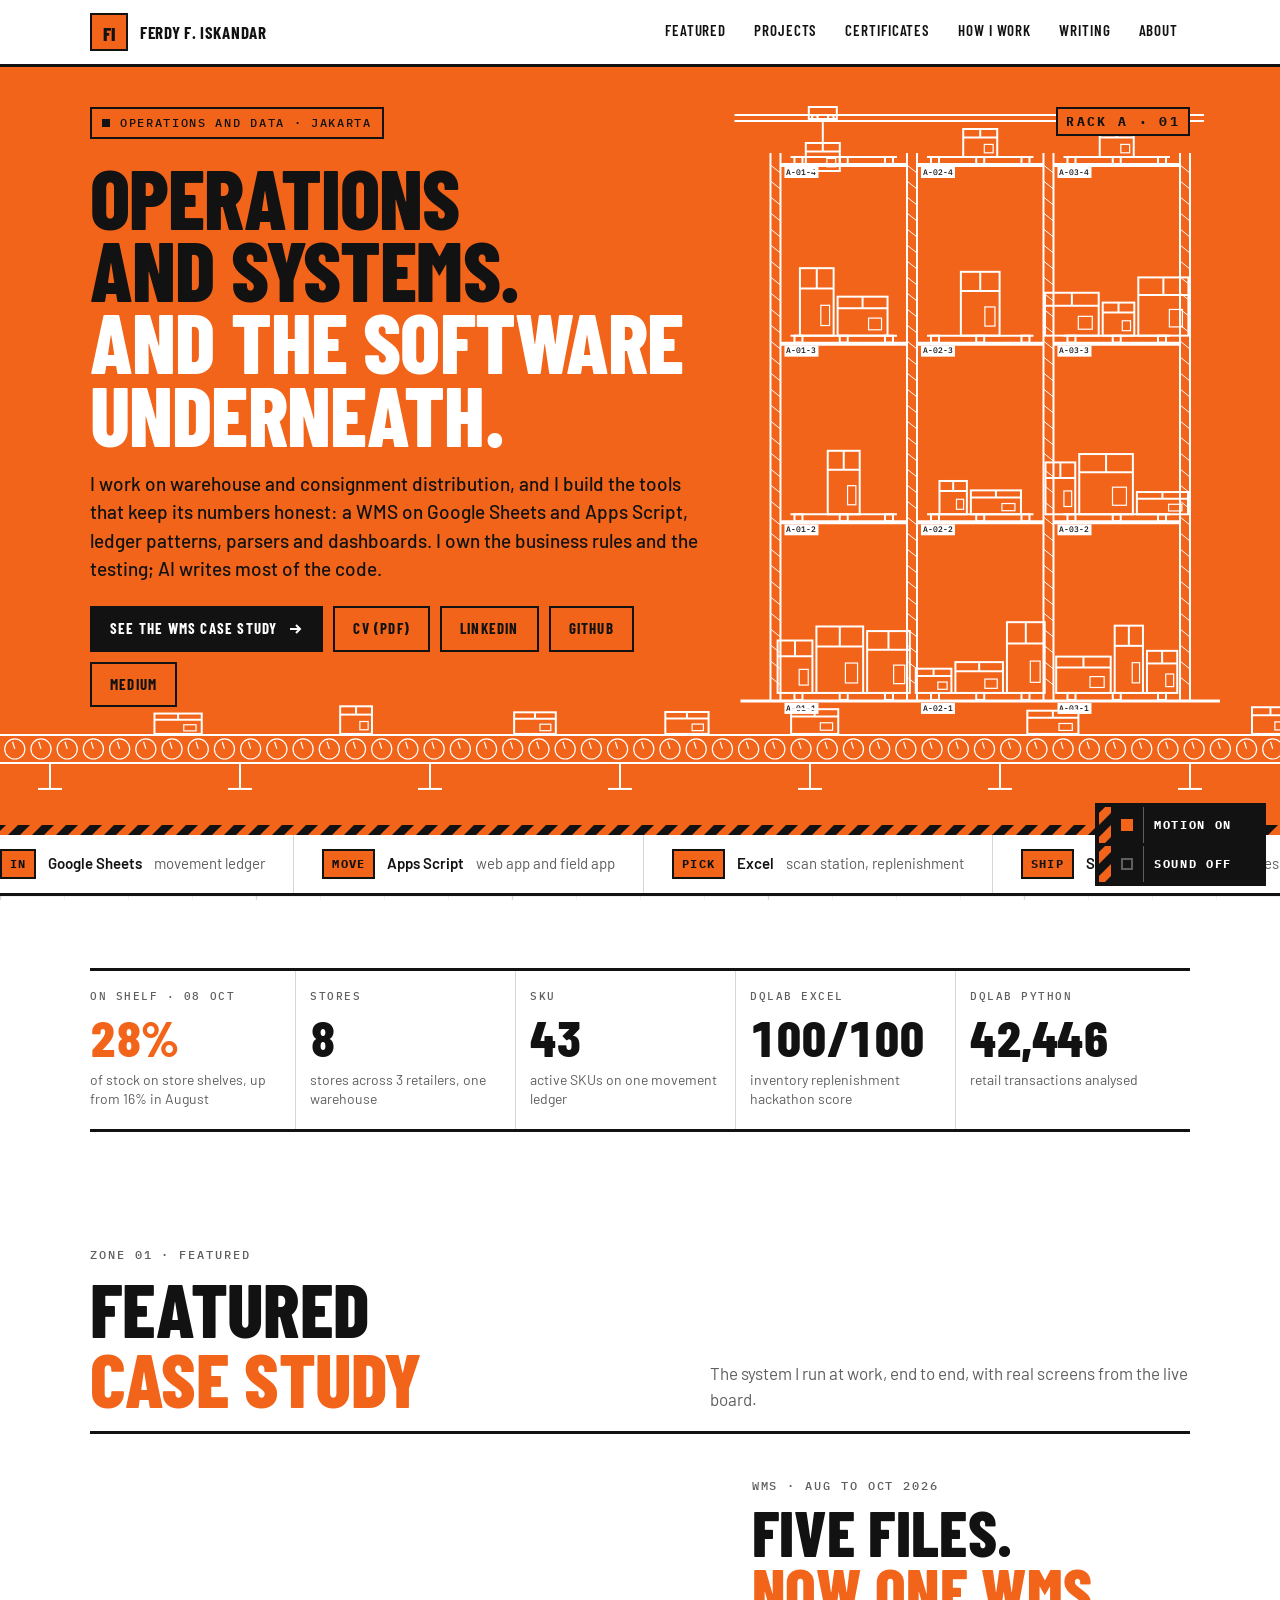
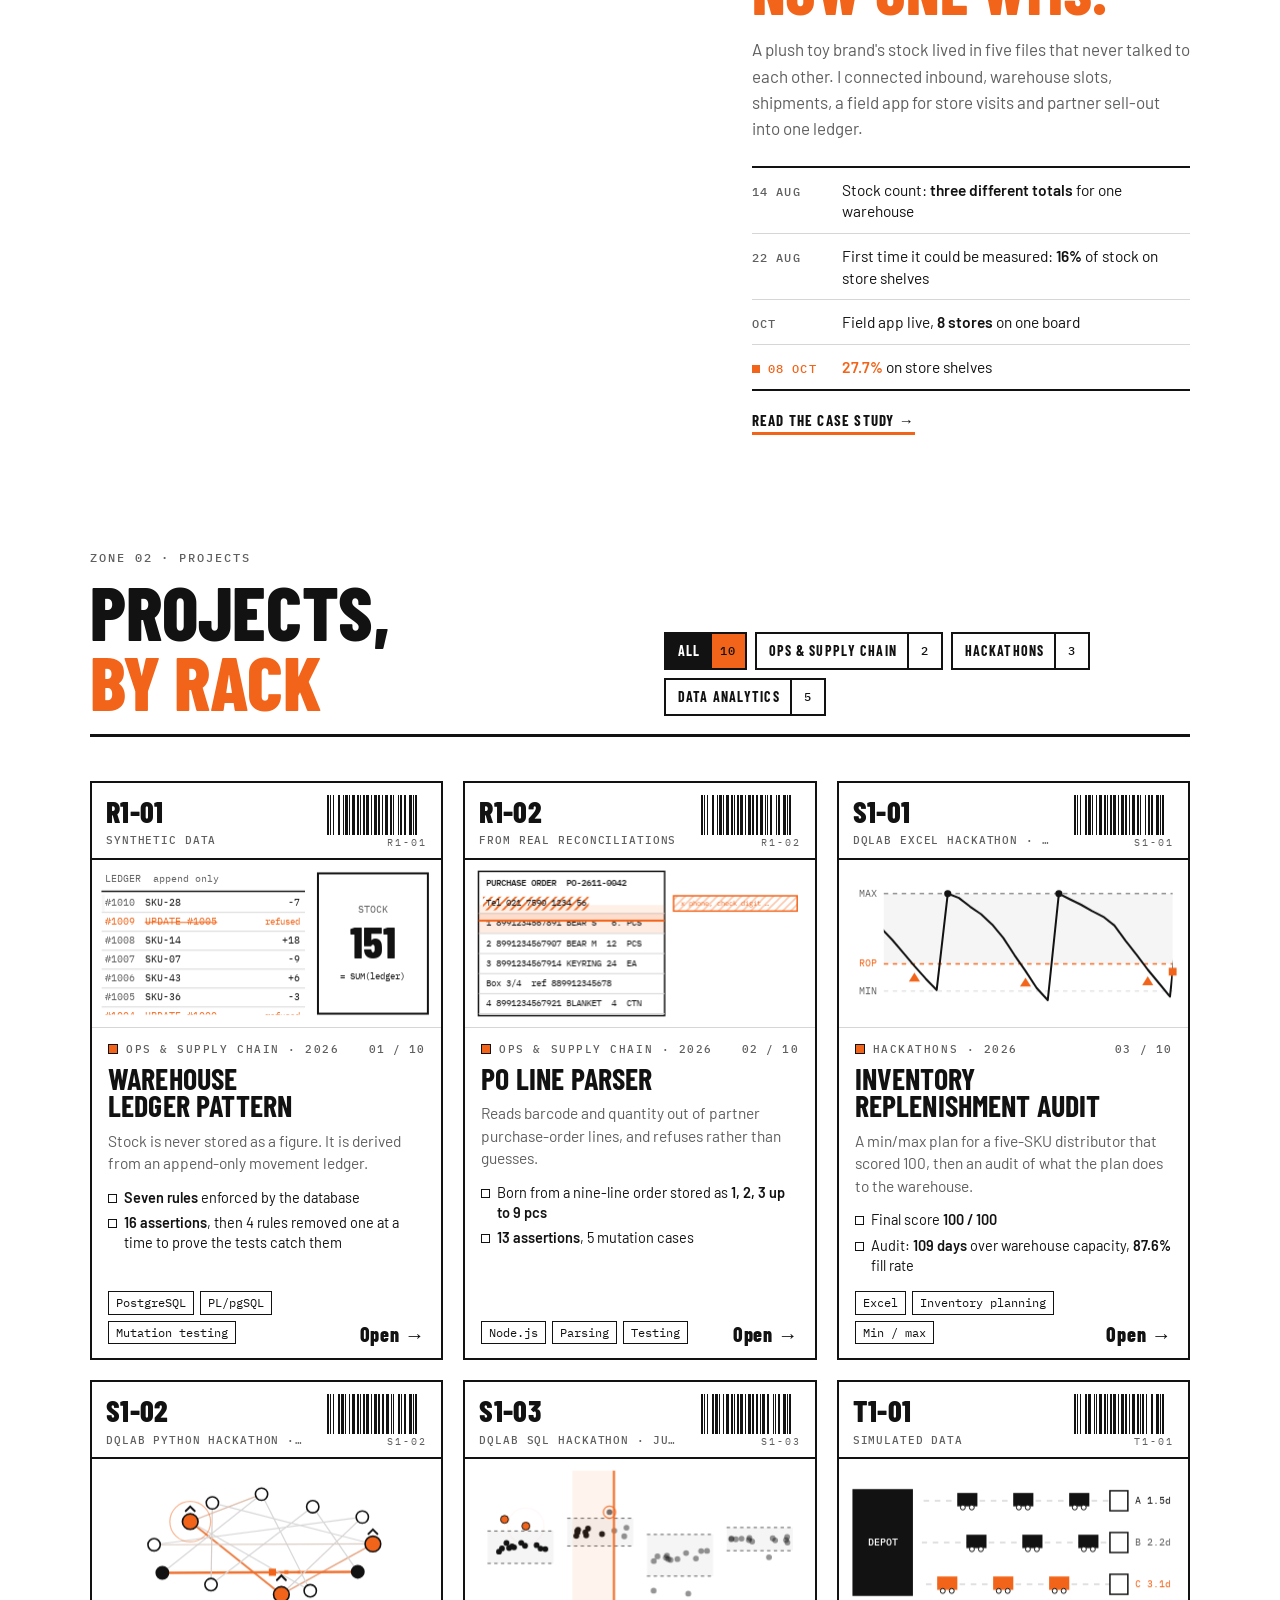
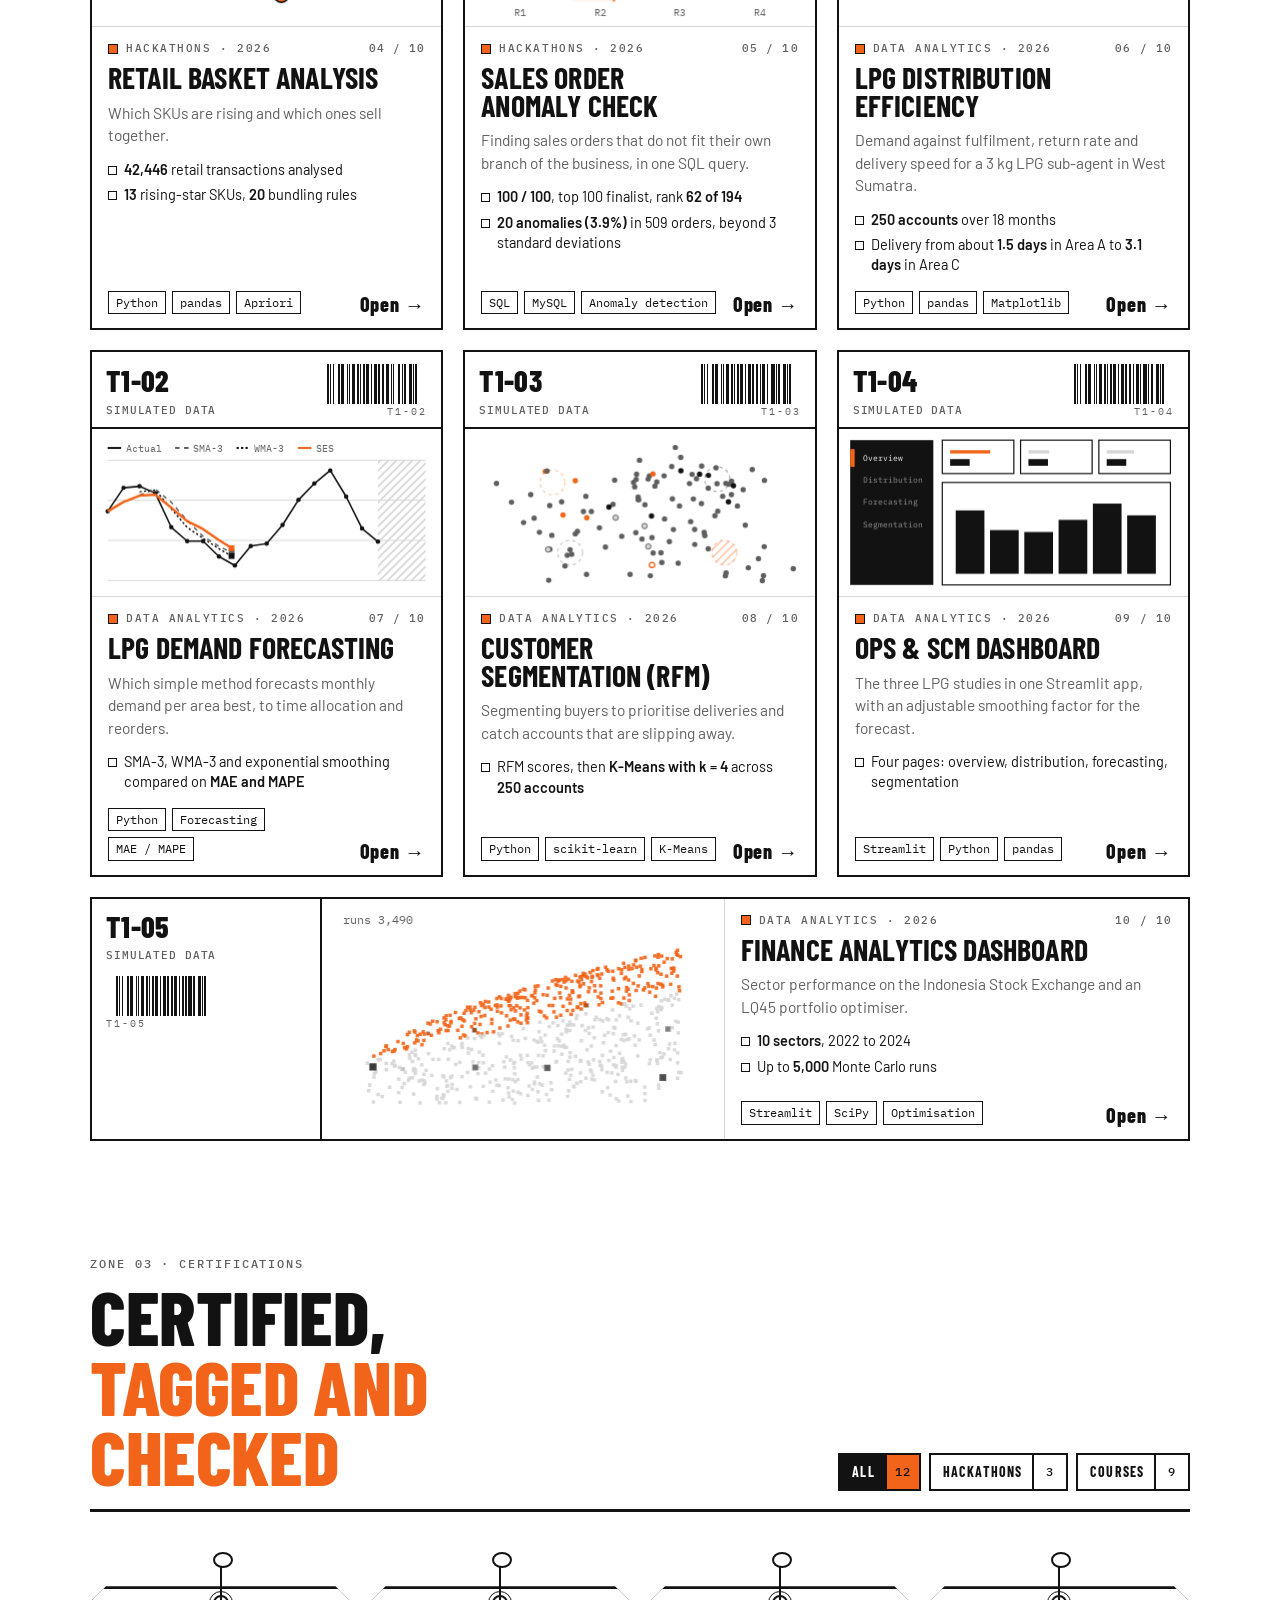
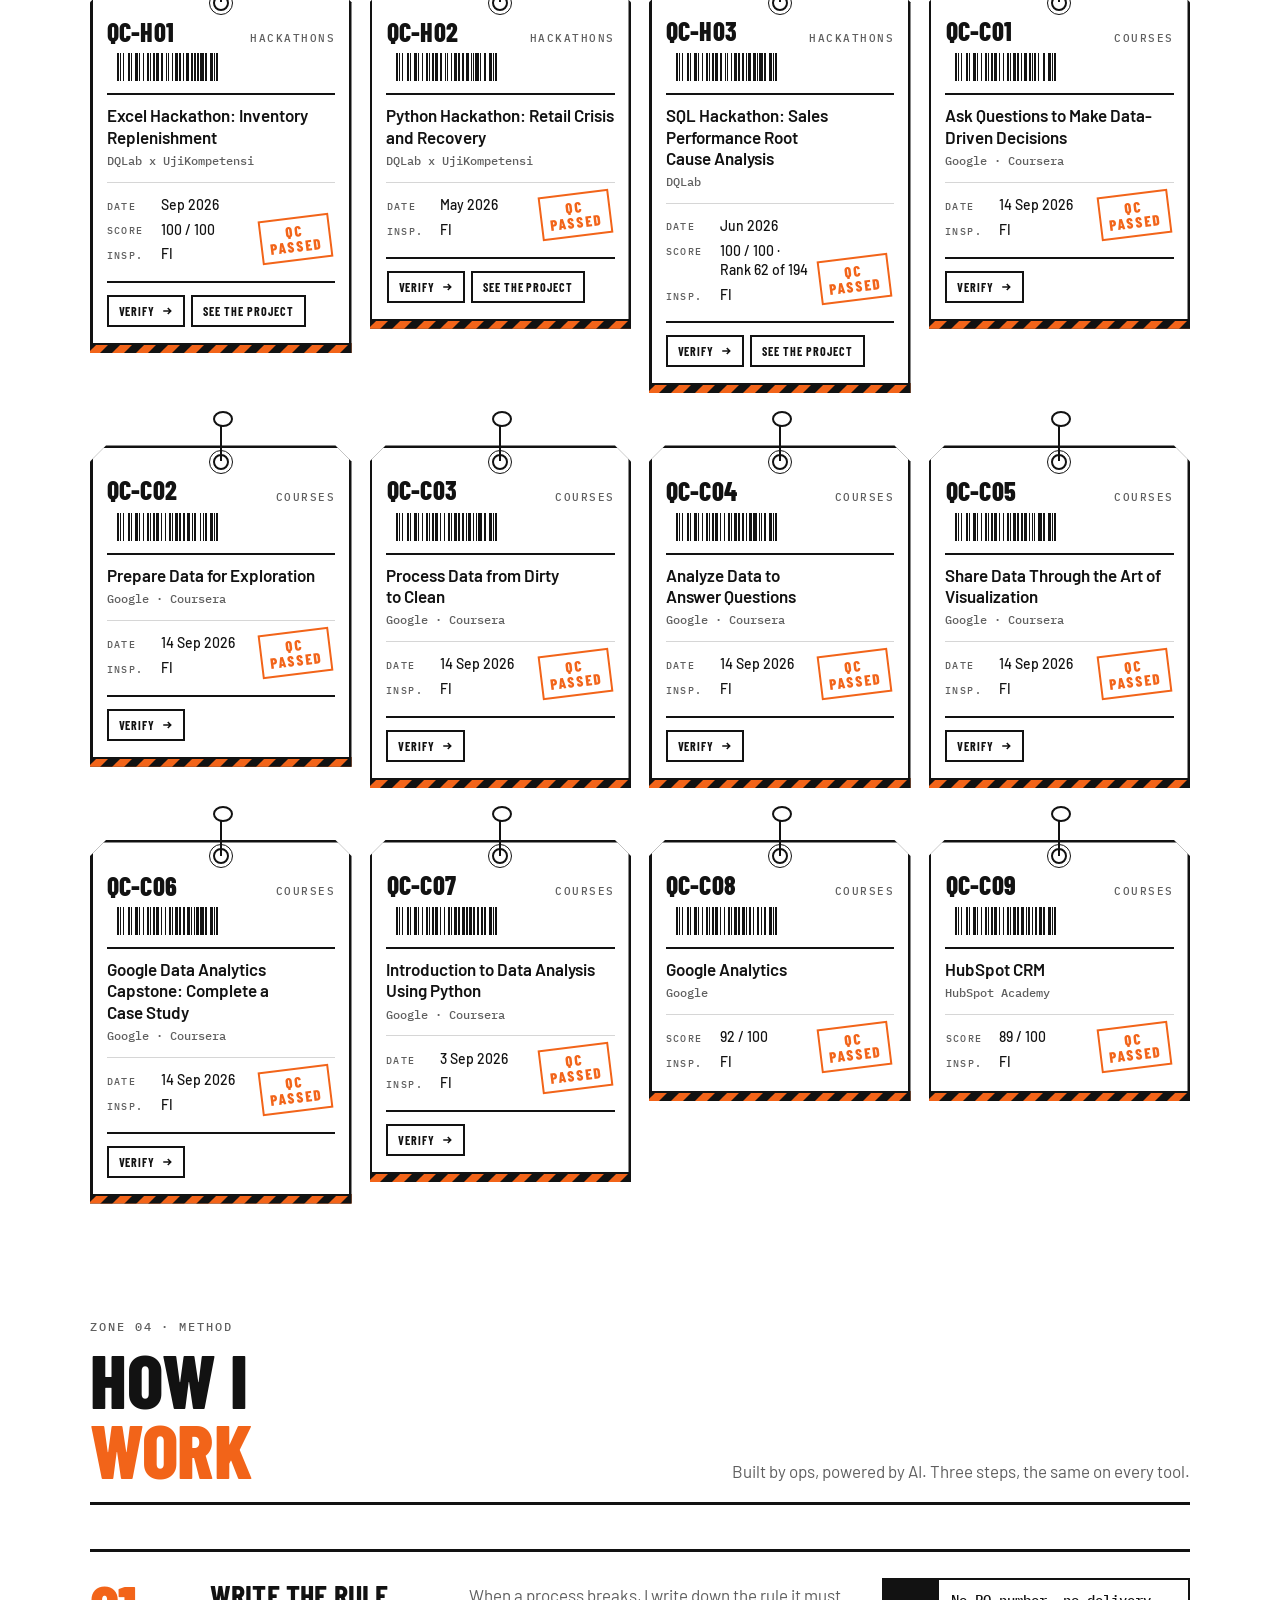
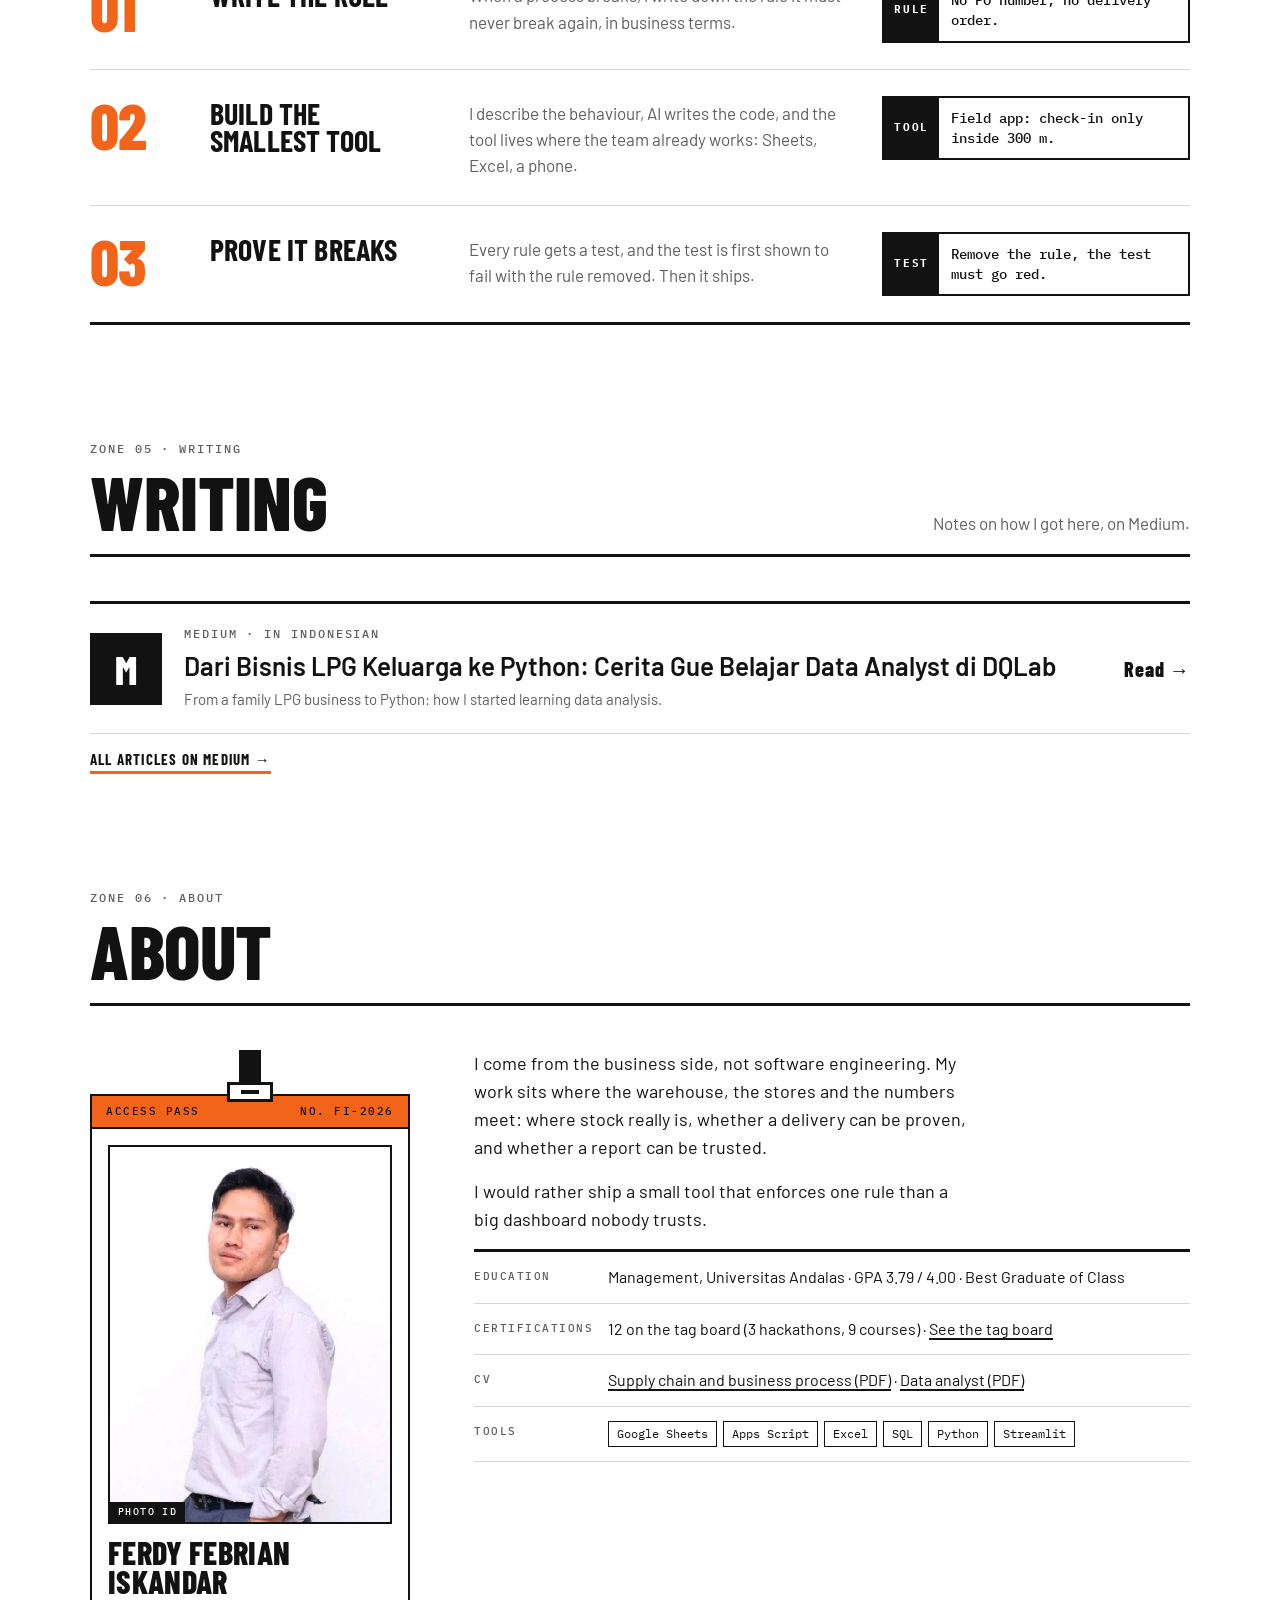
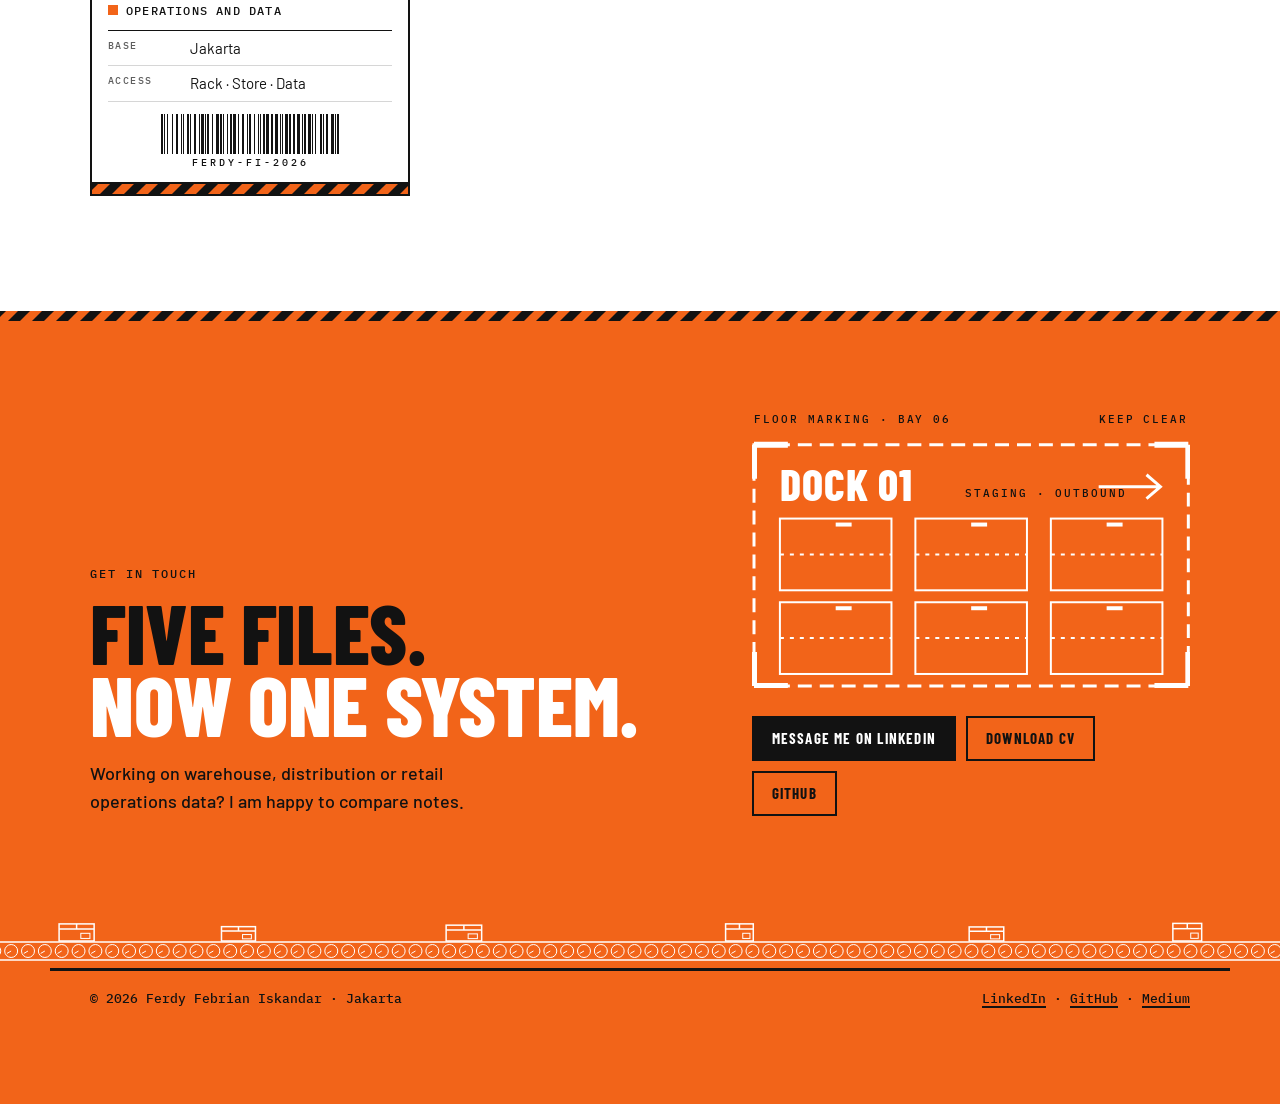
==== commit d1f047dd: "CV links in hero, About, contact" ====
--- a/index.html
+++ b/index.html
@@ -57,6 +57,7 @@
         <p>I work on warehouse and consignment distribution, and I build the tools that keep its numbers honest: a WMS on Google Sheets and Apps Script, ledger patterns, parsers and dashboards. I own the business rules and the testing; AI writes most of the code.</p>
         <div class="cta">
           <a class="btn primary" href="wms.html">See the WMS case study <svg viewBox="0 0 16 16" fill="none" stroke="currentColor" stroke-width="2" aria-hidden="true"><path d="M3 8h10M9 4l4 4-4 4"/></svg></a>
+          <a class="btn" href="cv/Ferdy_Febrian_Iskandar_CV_Supply_Chain.pdf" target="_blank" rel="noopener">CV (PDF)</a>
           <a class="btn" href="https://www.linkedin.com/in/ferdyfebrianiskandar">LinkedIn</a>
           <a class="btn" href="https://github.com/Ferdyfi24">GitHub</a>
           <a class="btn" href="https://medium.com/@iskandarferdy559">Medium</a>
@@ -198,6 +199,7 @@
       <div class="facts rv">
         <div class="fact"><small>Education</small><div>Management, Universitas Andalas · GPA 3.79 / 4.00 · Best Graduate of Class</div></div>
         <div class="fact"><small>Certifications</small><div><span id="certcount"></span><a href="#certs">See the tag board</a></div></div>
+        <div class="fact"><small>CV</small><div><a href="cv/Ferdy_Febrian_Iskandar_CV_Supply_Chain.pdf" target="_blank" rel="noopener">Supply chain and business process (PDF)</a> · <a href="cv/Ferdy_Febrian_Iskandar_CV_Data_Analyst.pdf" target="_blank" rel="noopener">Data analyst (PDF)</a></div></div>
         <div class="fact"><small>Tools</small><div class="stack"><span>Google Sheets</span><span>Apps Script</span><span>Excel</span><span>SQL</span><span>Python</span><span>Streamlit</span></div></div>
       </div>
       </div>
@@ -230,7 +232,7 @@
           <text x="214" y="88" font-size="11">STAGING · OUTBOUND</text>
           <path d="M348 78h62M396 66l14 12-14 12" fill="none" stroke="#FFFFFF" stroke-width="3"/>
         </svg>
-        <div class="cta"><a class="btn primary" href="https://www.linkedin.com/in/ferdyfebrianiskandar">Message me on LinkedIn</a><a class="btn" href="https://github.com/Ferdyfi24">GitHub</a></div>
+        <div class="cta"><a class="btn primary" href="https://www.linkedin.com/in/ferdyfebrianiskandar">Message me on LinkedIn</a><a class="btn" href="cv/Ferdy_Febrian_Iskandar_CV_Supply_Chain.pdf" target="_blank" rel="noopener">Download CV</a><a class="btn" href="https://github.com/Ferdyfi24">GitHub</a></div>
       </div>
     </div>
   </section>
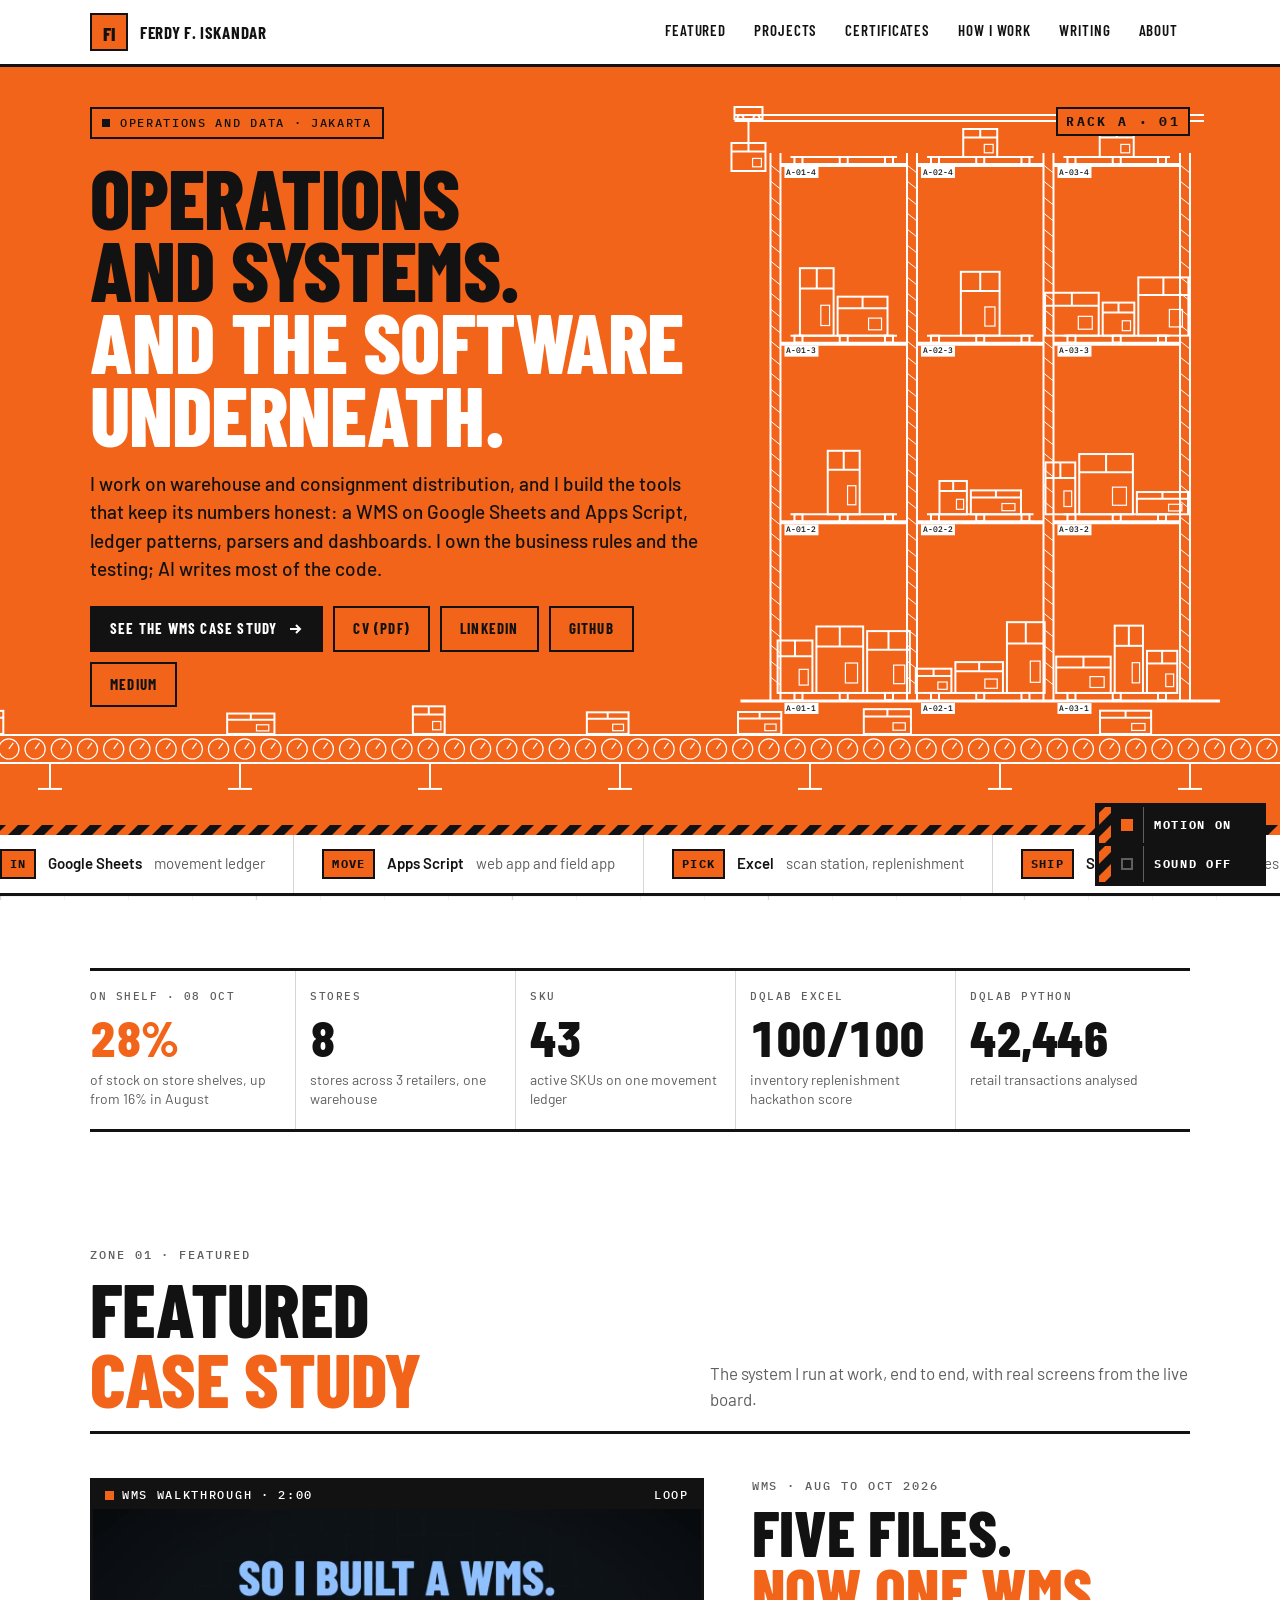
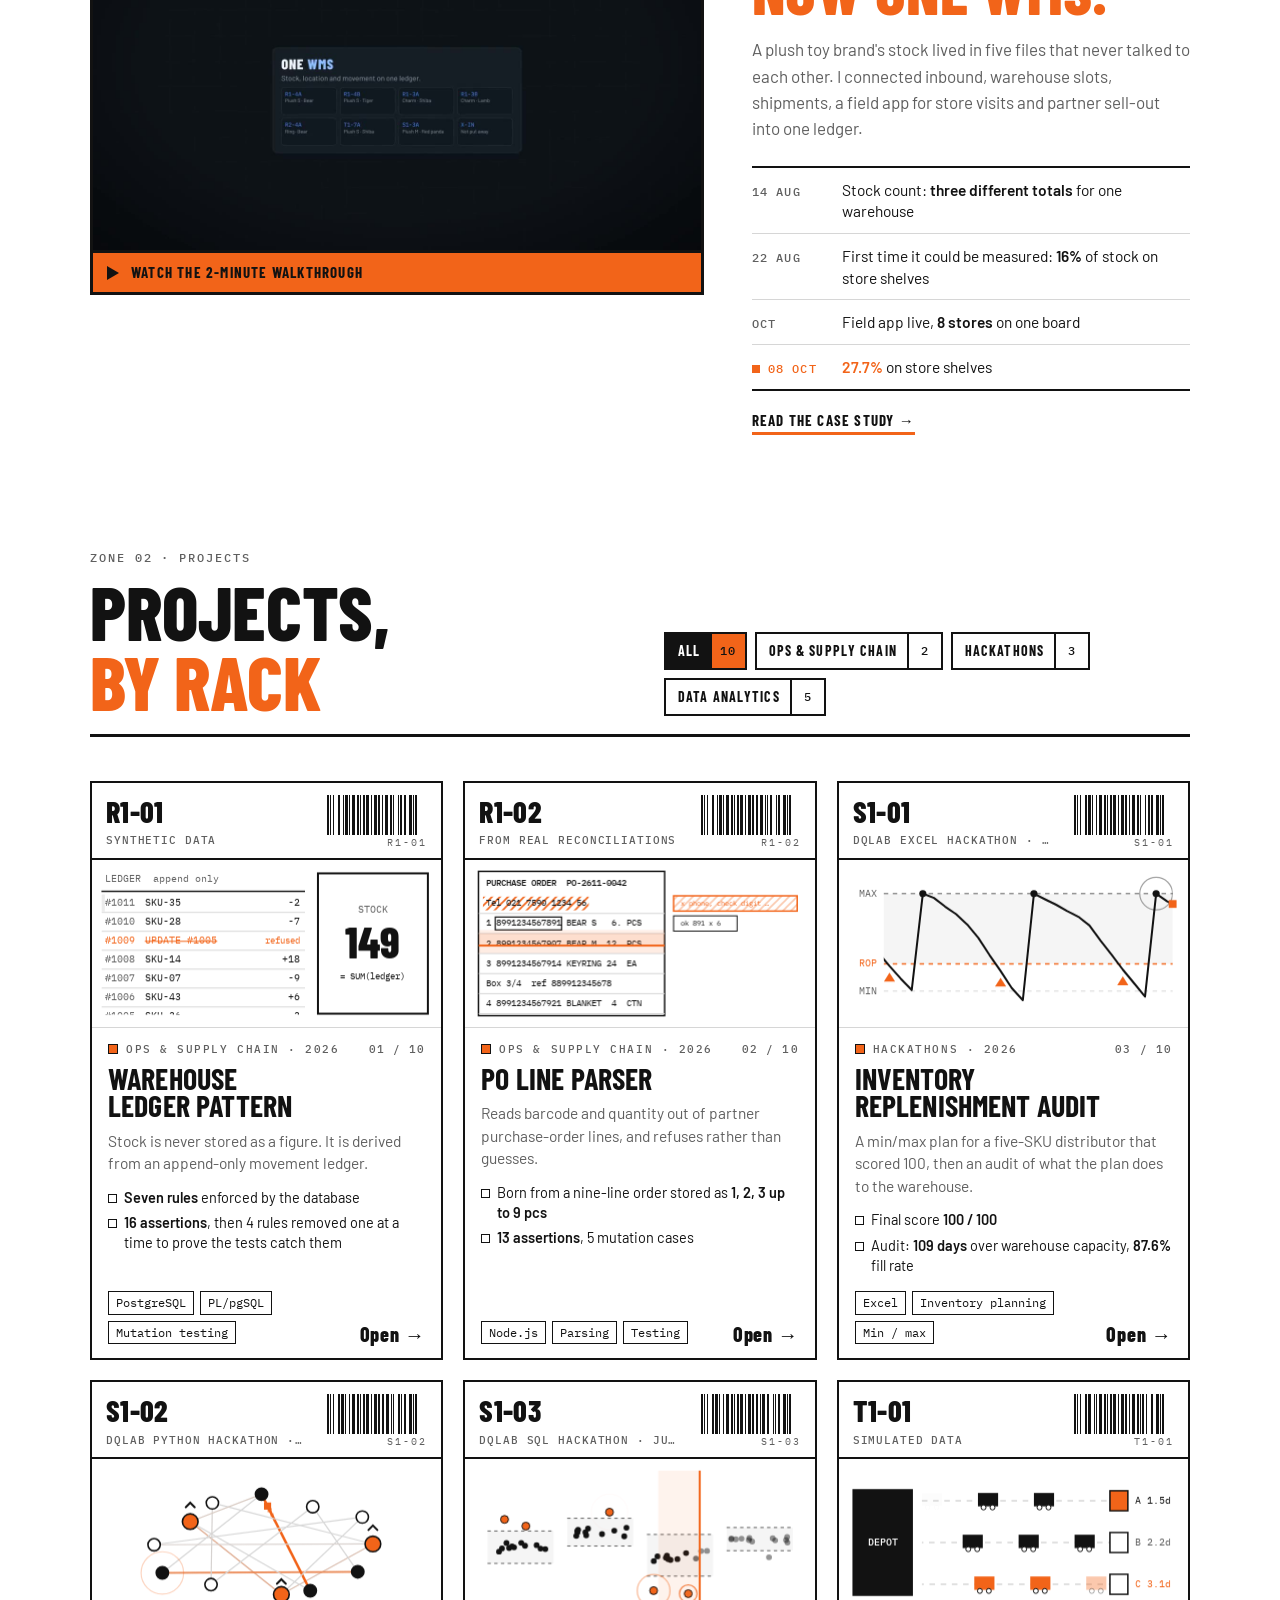
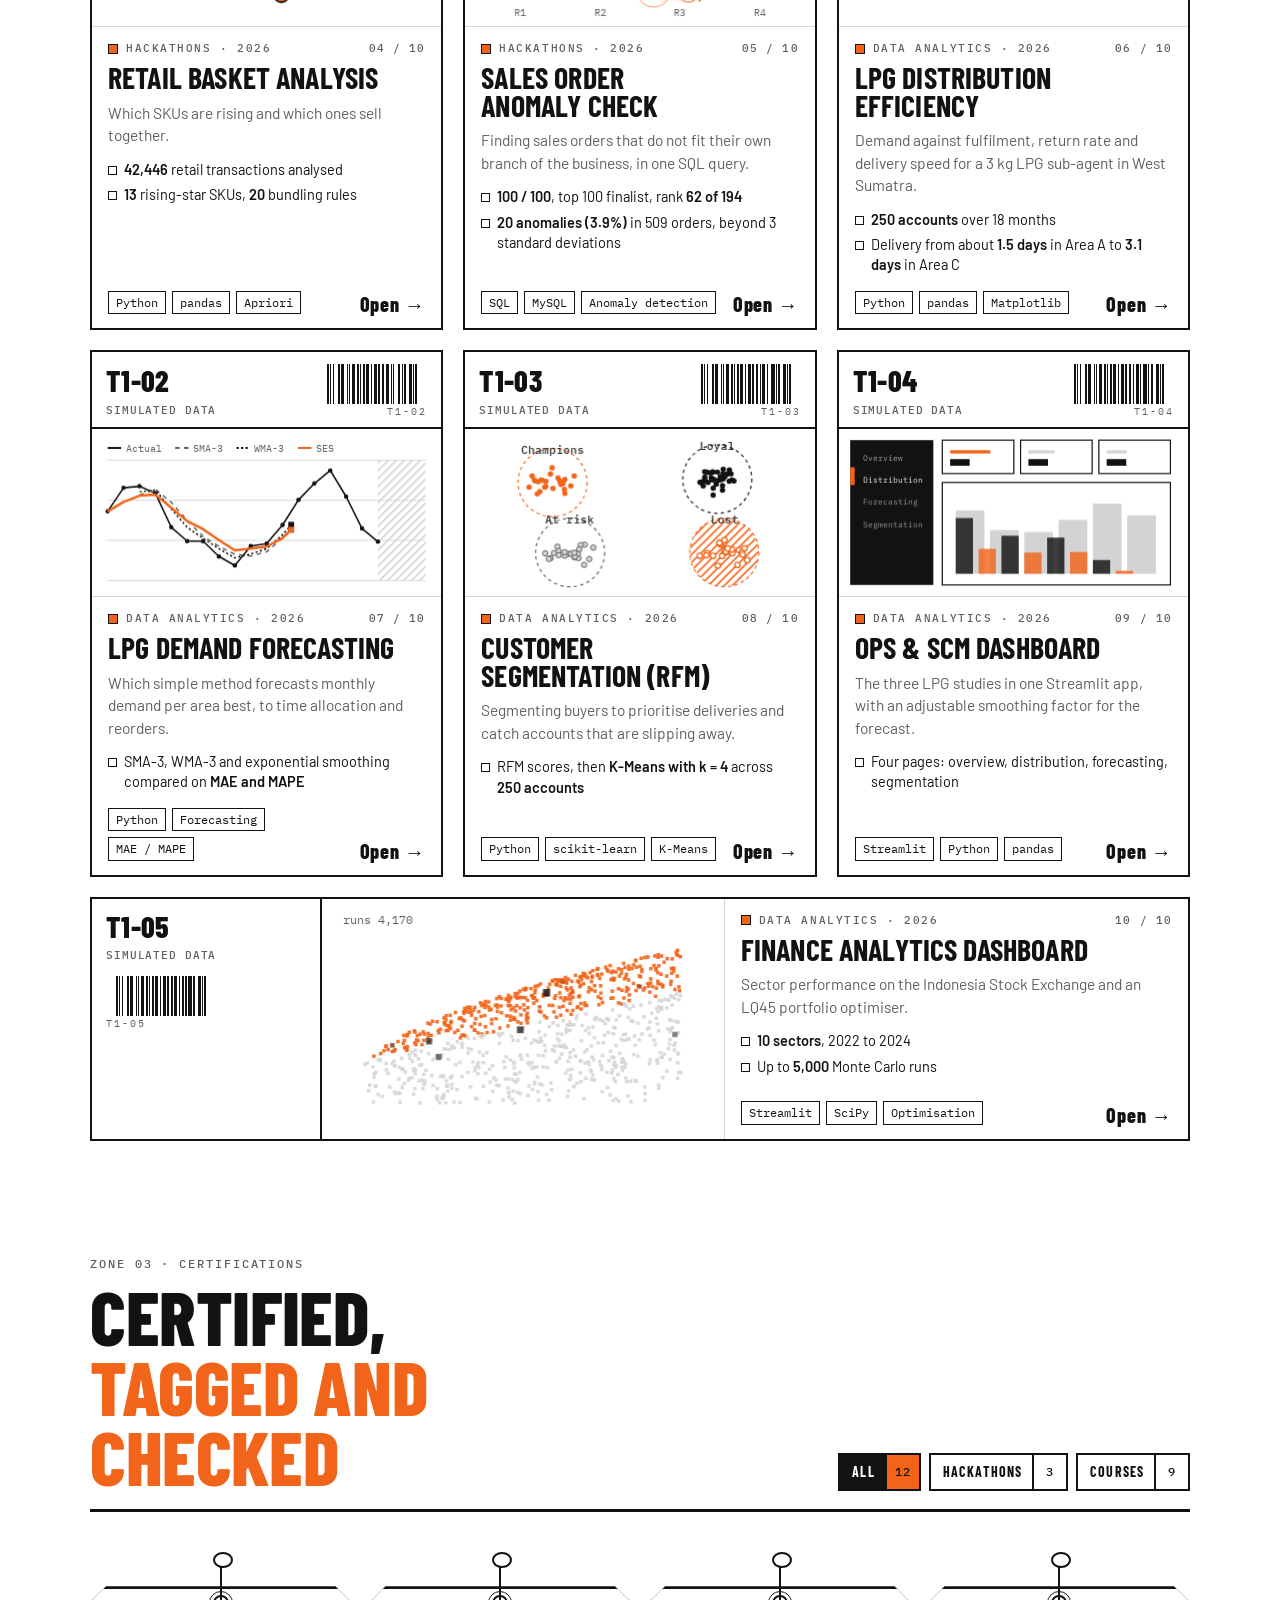
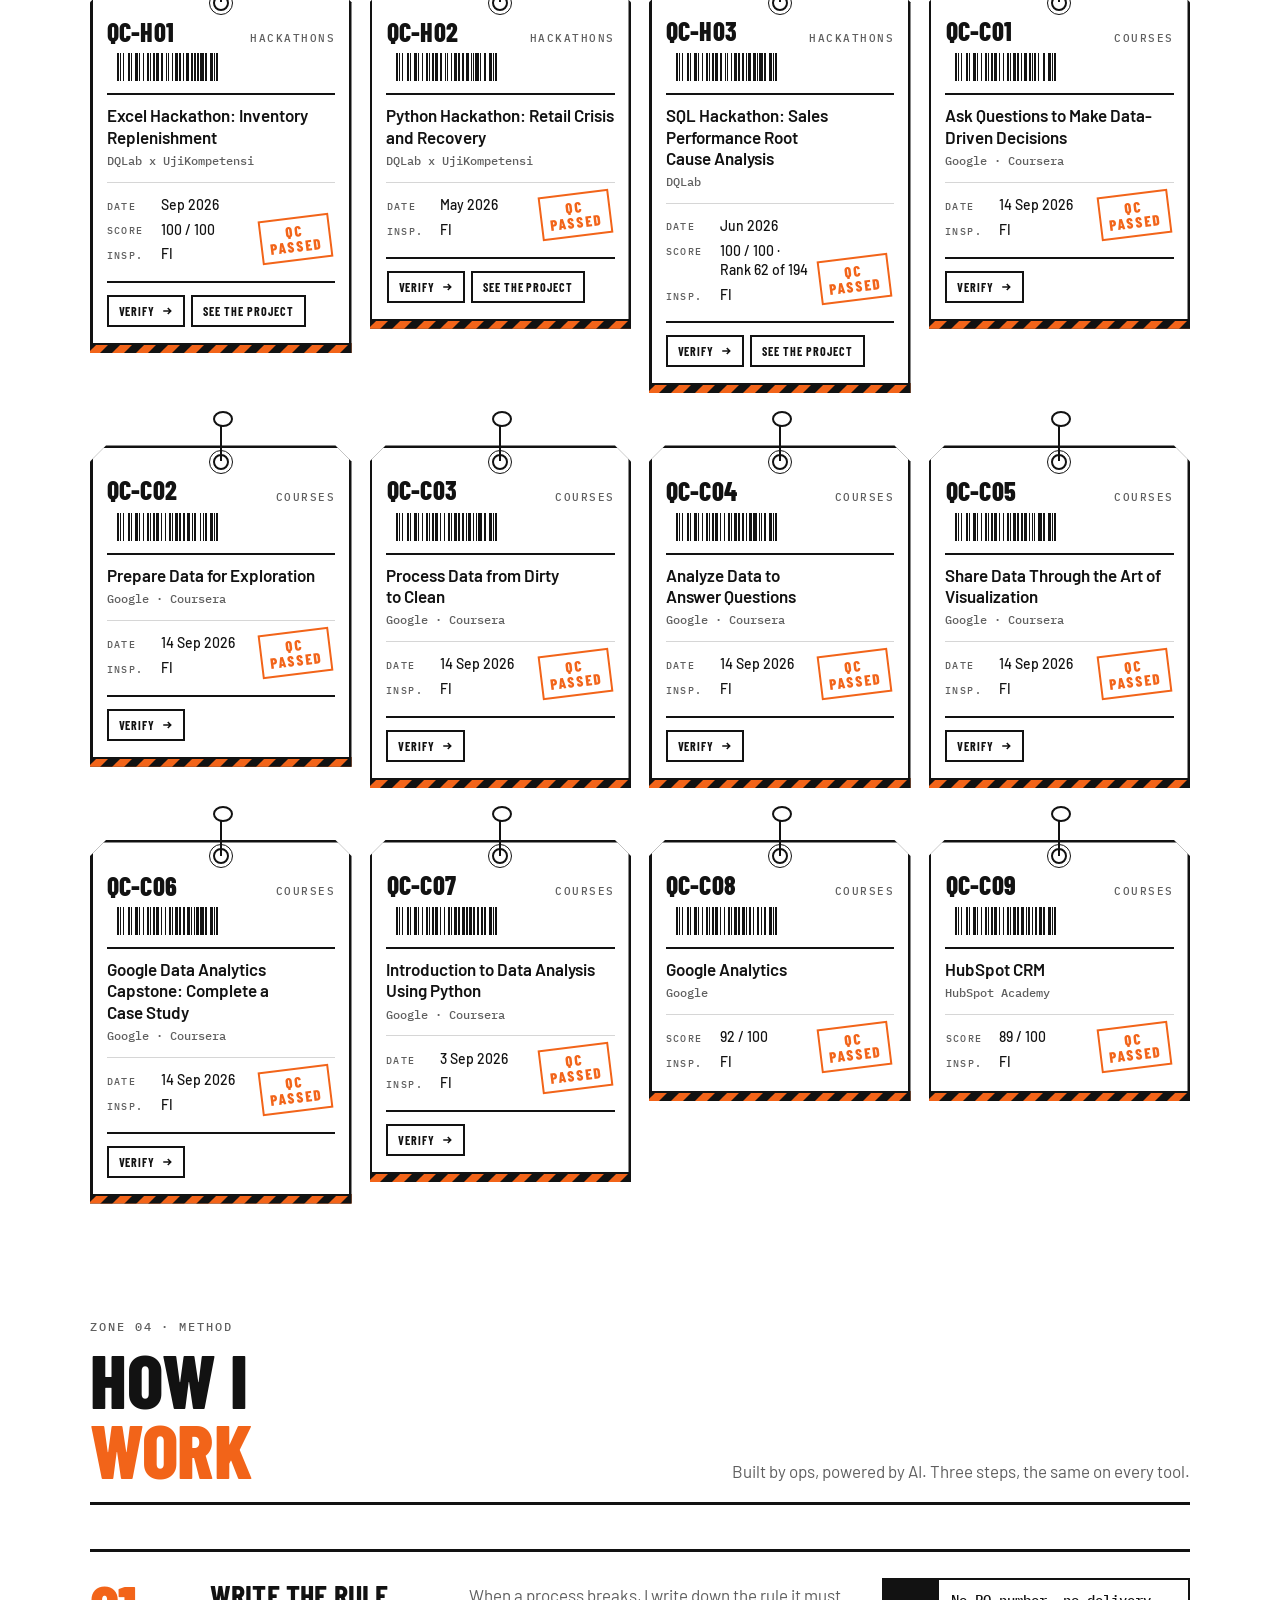
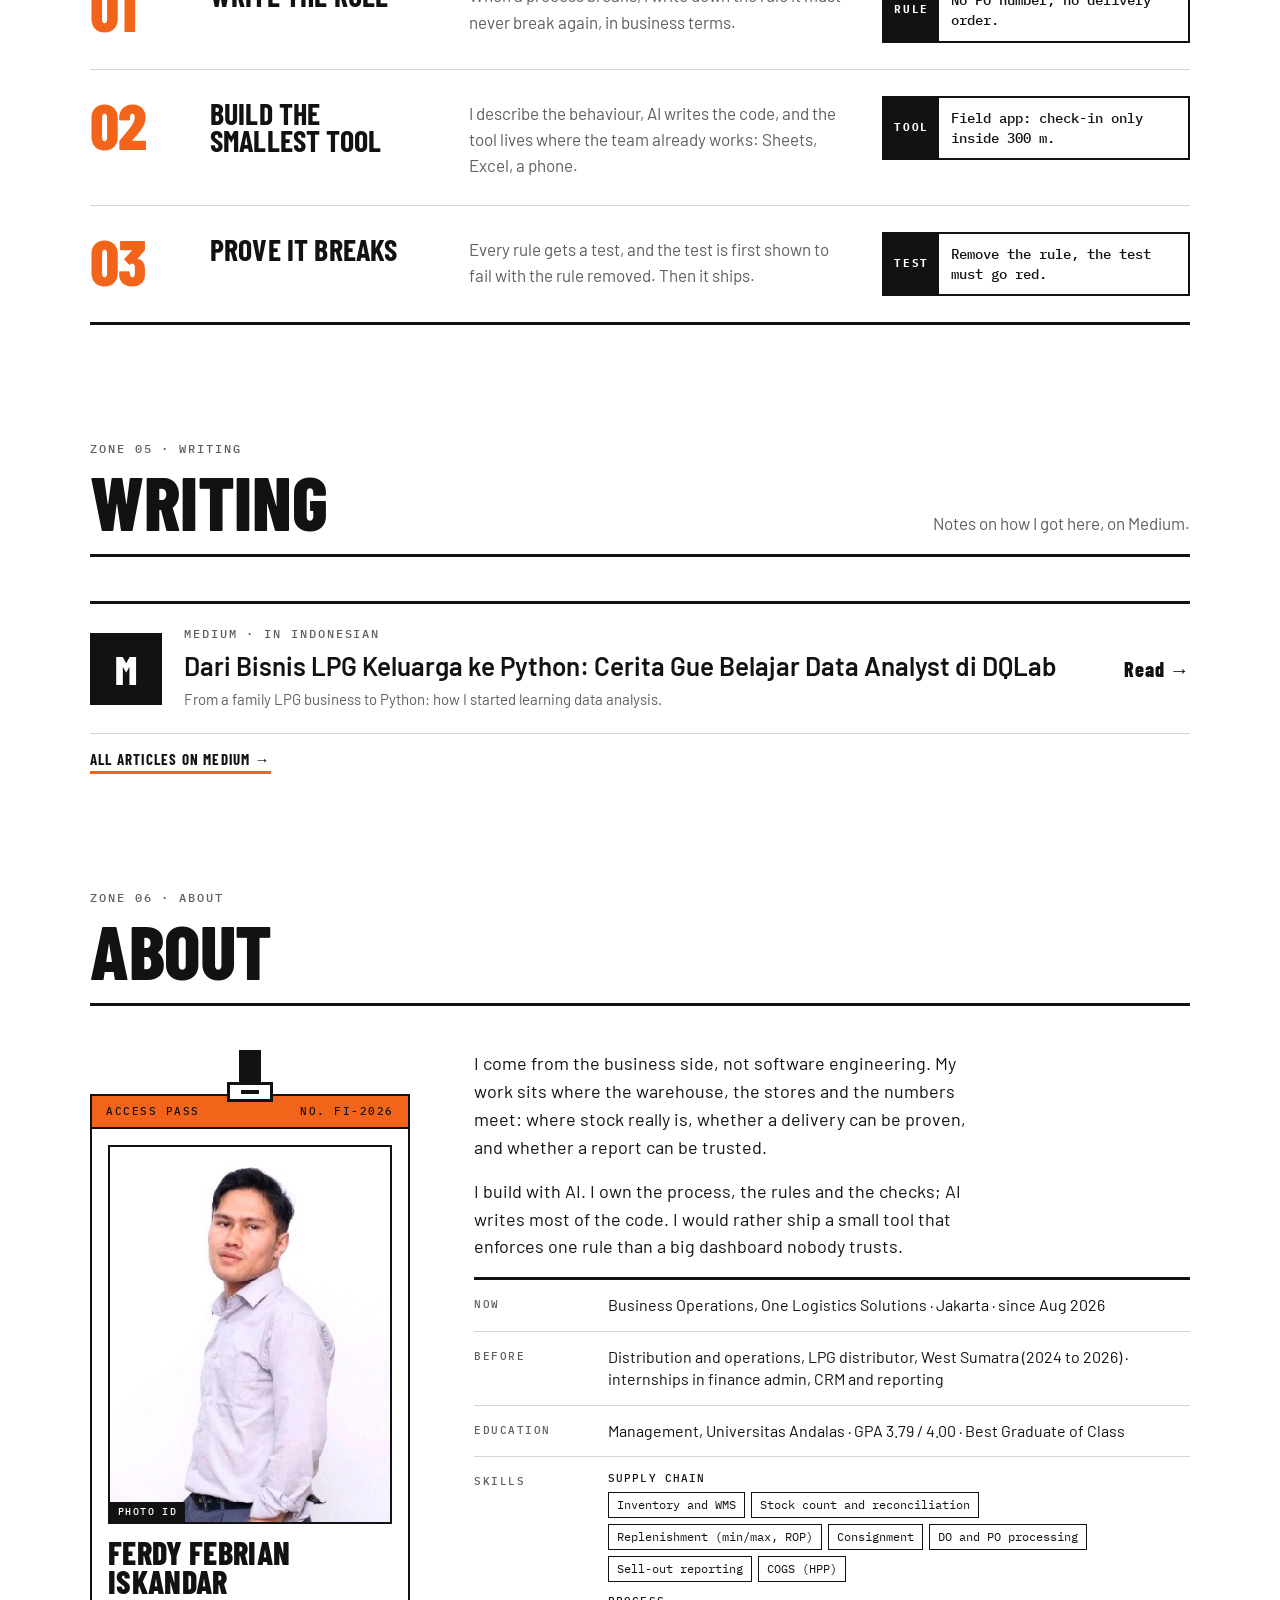
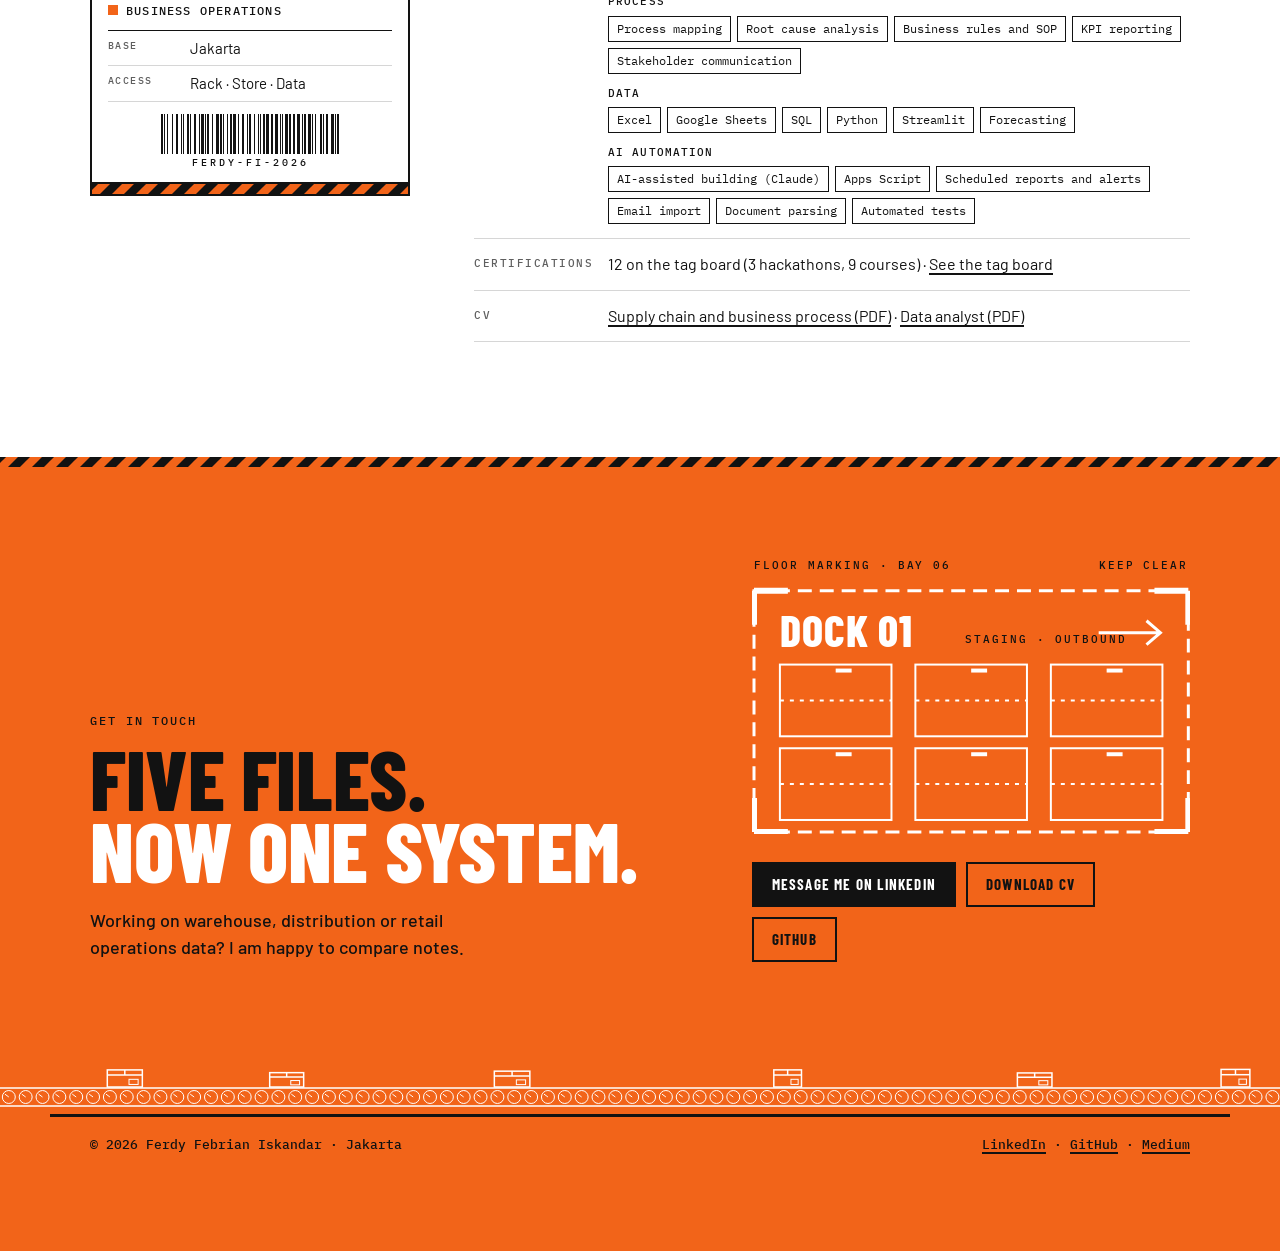
==== commit 3f6059bf: "About: current role, grouped skills" ====
--- a/index.html
+++ b/index.html
@@ -177,13 +177,13 @@
     <div class="shead rv"><div><span class="eyebrow">Zone 06 · About</span><h2>About</h2></div></div>
     <div class="about">
       <div class="idwrap rv">
-        <figure class="idpass" aria-label="Access pass: Ferdy Febrian Iskandar, operations and data, Jakarta">
+        <figure class="idpass" aria-label="Access pass: Ferdy Febrian Iskandar, business operations, Jakarta">
           <span class="strap" aria-hidden="true"></span><span class="clip" aria-hidden="true"></span>
           <div class="bhead"><span>Access pass</span><span>No. FI-2026</span></div>
           <div class="bbody">
             <div class="bphoto"><img src="ferdy-id.jpg" alt="Portrait of Ferdy Febrian Iskandar" width="336" height="448" loading="lazy"><span>Photo ID</span></div>
             <div class="bname">Ferdy Febrian<br>Iskandar</div>
-            <div class="brole">Operations and data</div>
+            <div class="brole">Business operations</div>
             <dl class="brows"><div><dt>Base</dt><dd>Jakarta</dd></div><div><dt>Access</dt><dd>Rack · Store · Data</dd></div></dl>
             <div class="bbc" data-barcode="FERDY-FI-2026" aria-hidden="true"></div>
             <div class="bbcl" aria-hidden="true">FERDY-FI-2026</div>
@@ -194,13 +194,20 @@
       <div>
       <div class="rv">
         <p>I come from the business side, not software engineering. My work sits where the warehouse, the stores and the numbers meet: where stock really is, whether a delivery can be proven, and whether a report can be trusted.</p>
-        <p>I would rather ship a small tool that enforces one rule than a big dashboard nobody trusts.</p>
+        <p>I build with AI. I own the process, the rules and the checks; AI writes most of the code. I would rather ship a small tool that enforces one rule than a big dashboard nobody trusts.</p>
       </div>
       <div class="facts rv">
+        <div class="fact"><small>Now</small><div>Business Operations, One Logistics Solutions · Jakarta · since Aug 2026</div></div>
+        <div class="fact"><small>Before</small><div>Distribution and operations, LPG distributor, West Sumatra (2024 to 2026) · internships in finance admin, CRM and reporting</div></div>
         <div class="fact"><small>Education</small><div>Management, Universitas Andalas · GPA 3.79 / 4.00 · Best Graduate of Class</div></div>
+        <div class="fact"><small>Skills</small><div class="skills">
+          <div class="skg"><b>Supply chain</b><div class="stack"><span>Inventory and WMS</span><span>Stock count and reconciliation</span><span>Replenishment (min/max, ROP)</span><span>Consignment</span><span>DO and PO processing</span><span>Sell-out reporting</span><span>COGS (HPP)</span></div></div>
+          <div class="skg"><b>Process</b><div class="stack"><span>Process mapping</span><span>Root cause analysis</span><span>Business rules and SOP</span><span>KPI reporting</span><span>Stakeholder communication</span></div></div>
+          <div class="skg"><b>Data</b><div class="stack"><span>Excel</span><span>Google Sheets</span><span>SQL</span><span>Python</span><span>Streamlit</span><span>Forecasting</span></div></div>
+          <div class="skg"><b>AI automation</b><div class="stack"><span>AI-assisted building (Claude)</span><span>Apps Script</span><span>Scheduled reports and alerts</span><span>Email import</span><span>Document parsing</span><span>Automated tests</span></div></div>
+        </div></div>
         <div class="fact"><small>Certifications</small><div><span id="certcount"></span><a href="#certs">See the tag board</a></div></div>
         <div class="fact"><small>CV</small><div><a href="cv/Ferdy_Febrian_Iskandar_CV_Supply_Chain.pdf" target="_blank" rel="noopener">Supply chain and business process (PDF)</a> · <a href="cv/Ferdy_Febrian_Iskandar_CV_Data_Analyst.pdf" target="_blank" rel="noopener">Data analyst (PDF)</a></div></div>
-        <div class="fact"><small>Tools</small><div class="stack"><span>Google Sheets</span><span>Apps Script</span><span>Excel</span><span>SQL</span><span>Python</span><span>Streamlit</span></div></div>
       </div>
       </div>
     </div>
--- a/site.css
+++ b/site.css
@@ -266,6 +266,8 @@
 .fact small{font:500 11px/1.4 var(--mono);letter-spacing:.14em;text-transform:uppercase;color:var(--mut);padding-top:3px}
 .stack{display:flex;flex-wrap:wrap;gap:6px}
 .stack span{font:400 12px/1 var(--mono);padding:6px 8px;border:1px solid var(--ink)}
+@media (max-width:560px){.fact{grid-template-columns:minmax(0,1fr);gap:6px}}
+.skills{display:grid;gap:12px}.skg{display:grid;gap:6px}.skg b{font:500 11px/1.4 var(--mono);letter-spacing:.1em;text-transform:uppercase;color:var(--ink)}
 @media (max-width:820px){.about{grid-template-columns:minmax(0,1fr)}}
 
 /* ---- access pass: the portrait, worn on a lanyard like a DC badge ---- */
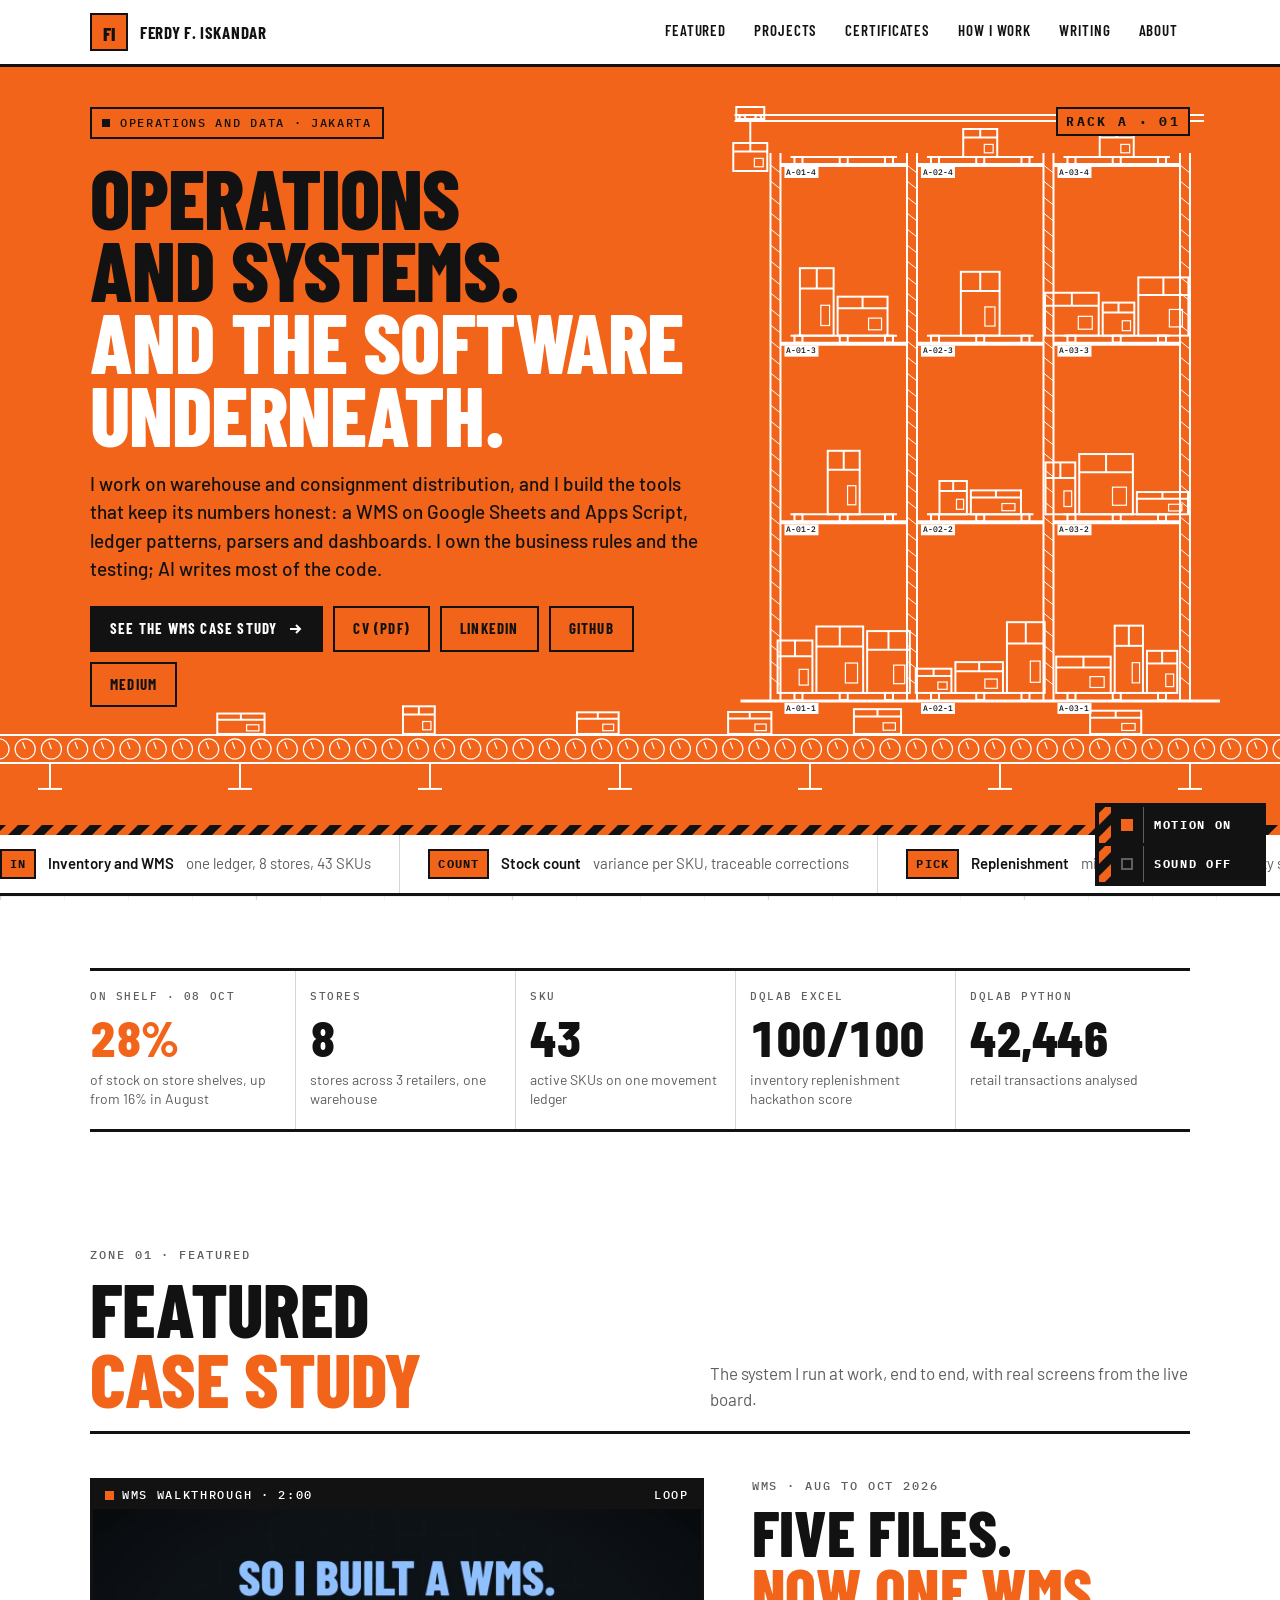
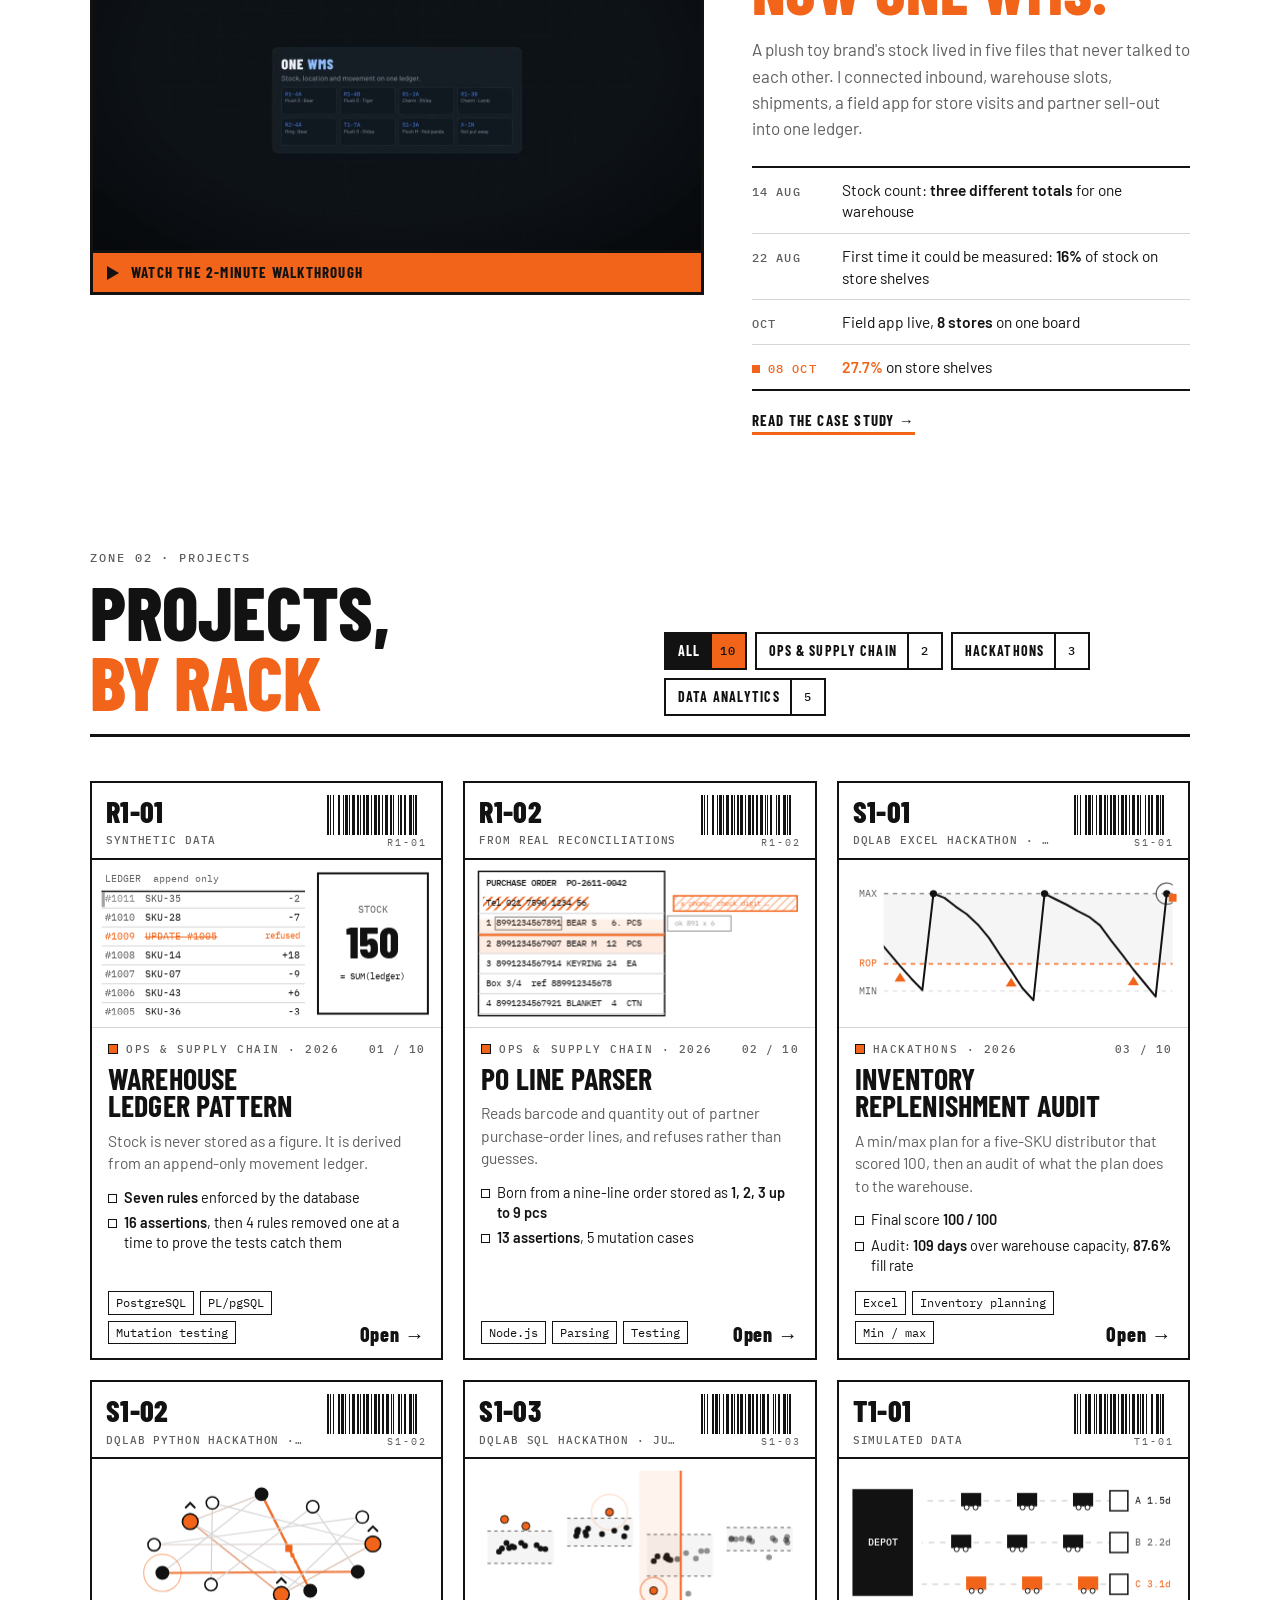
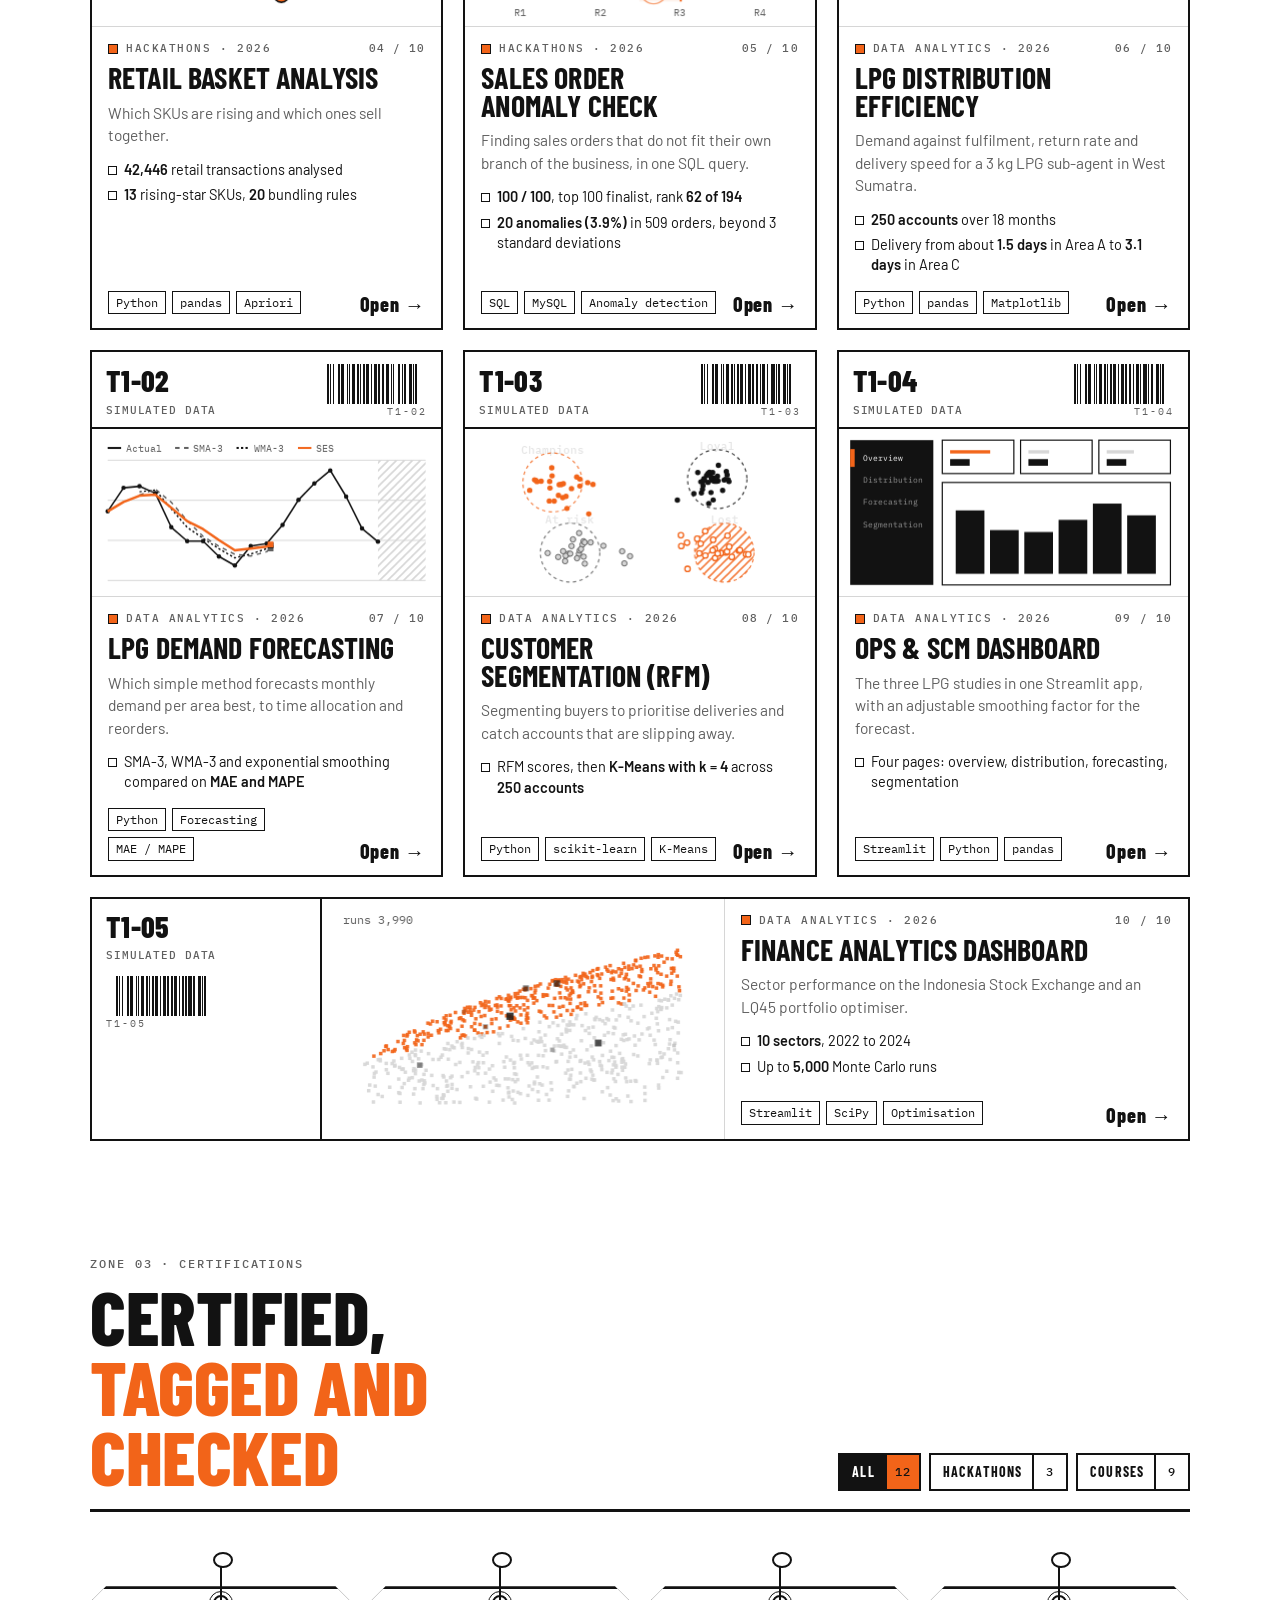
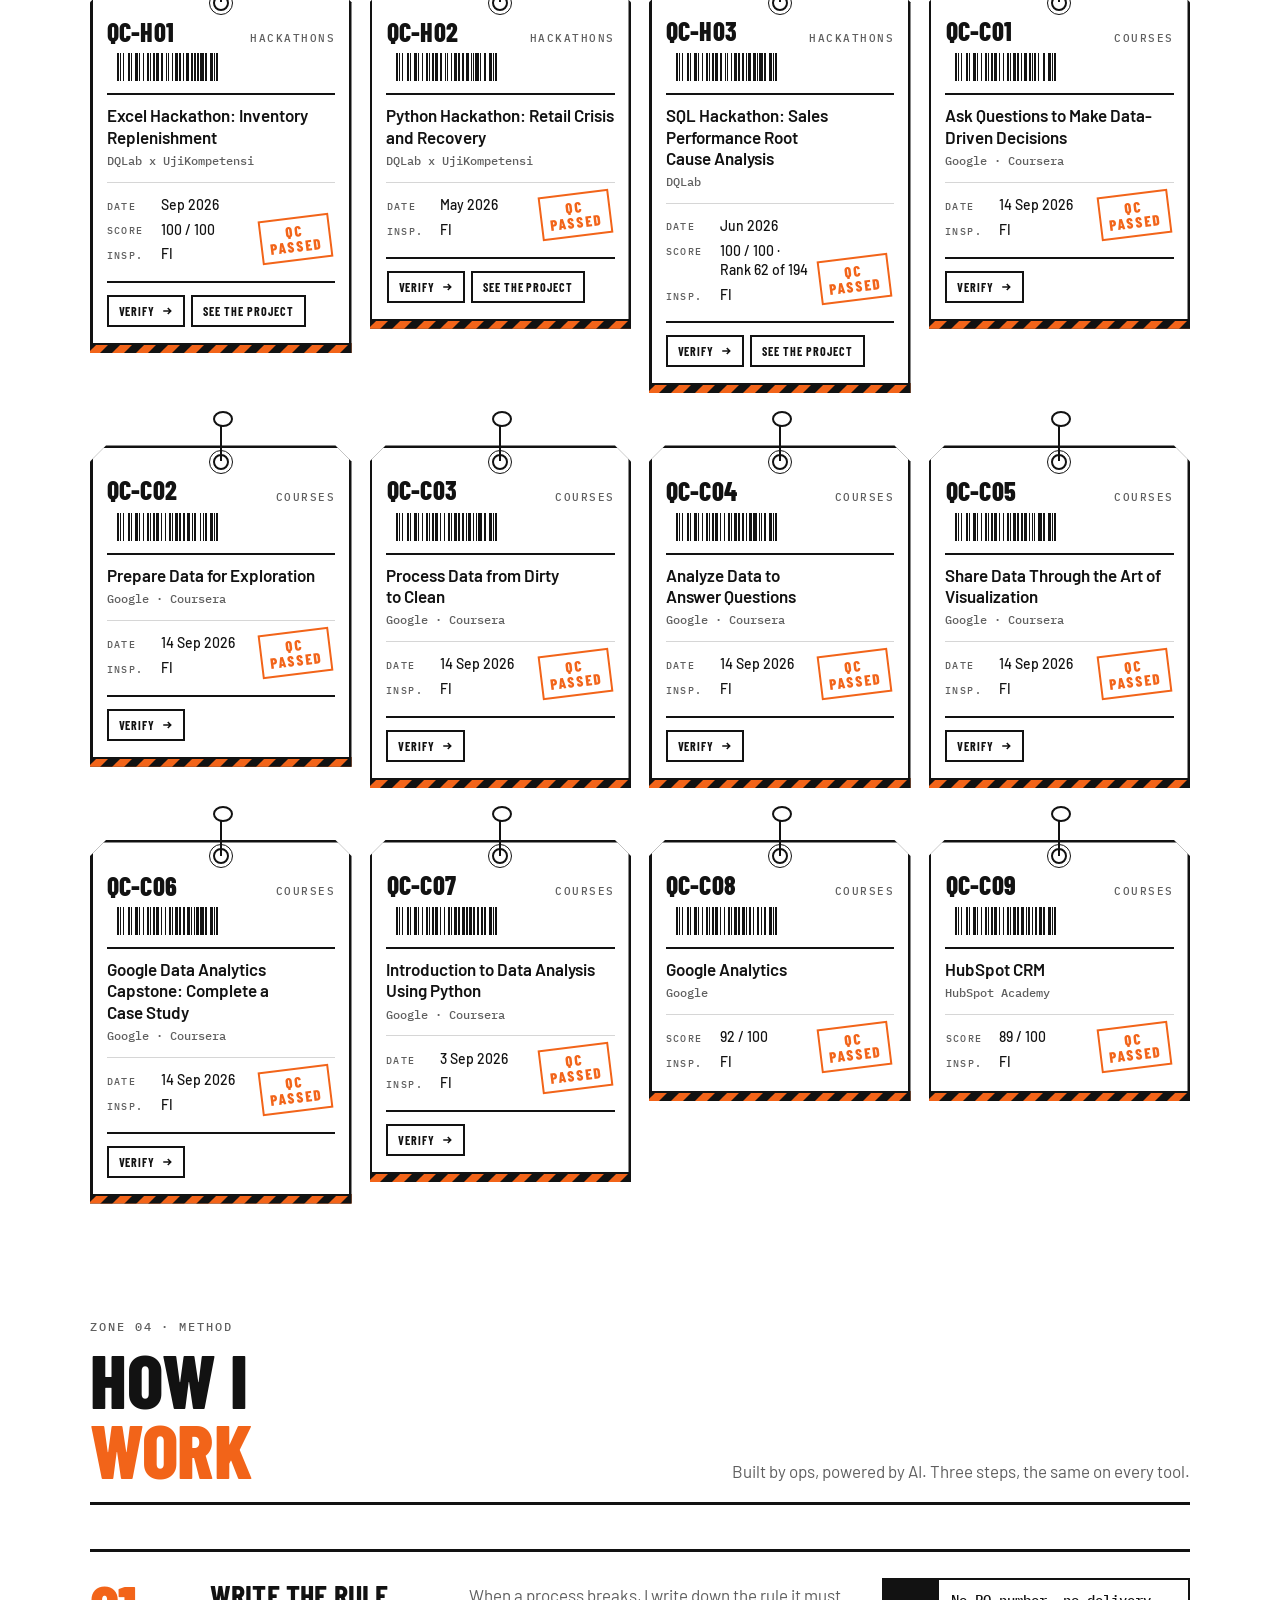
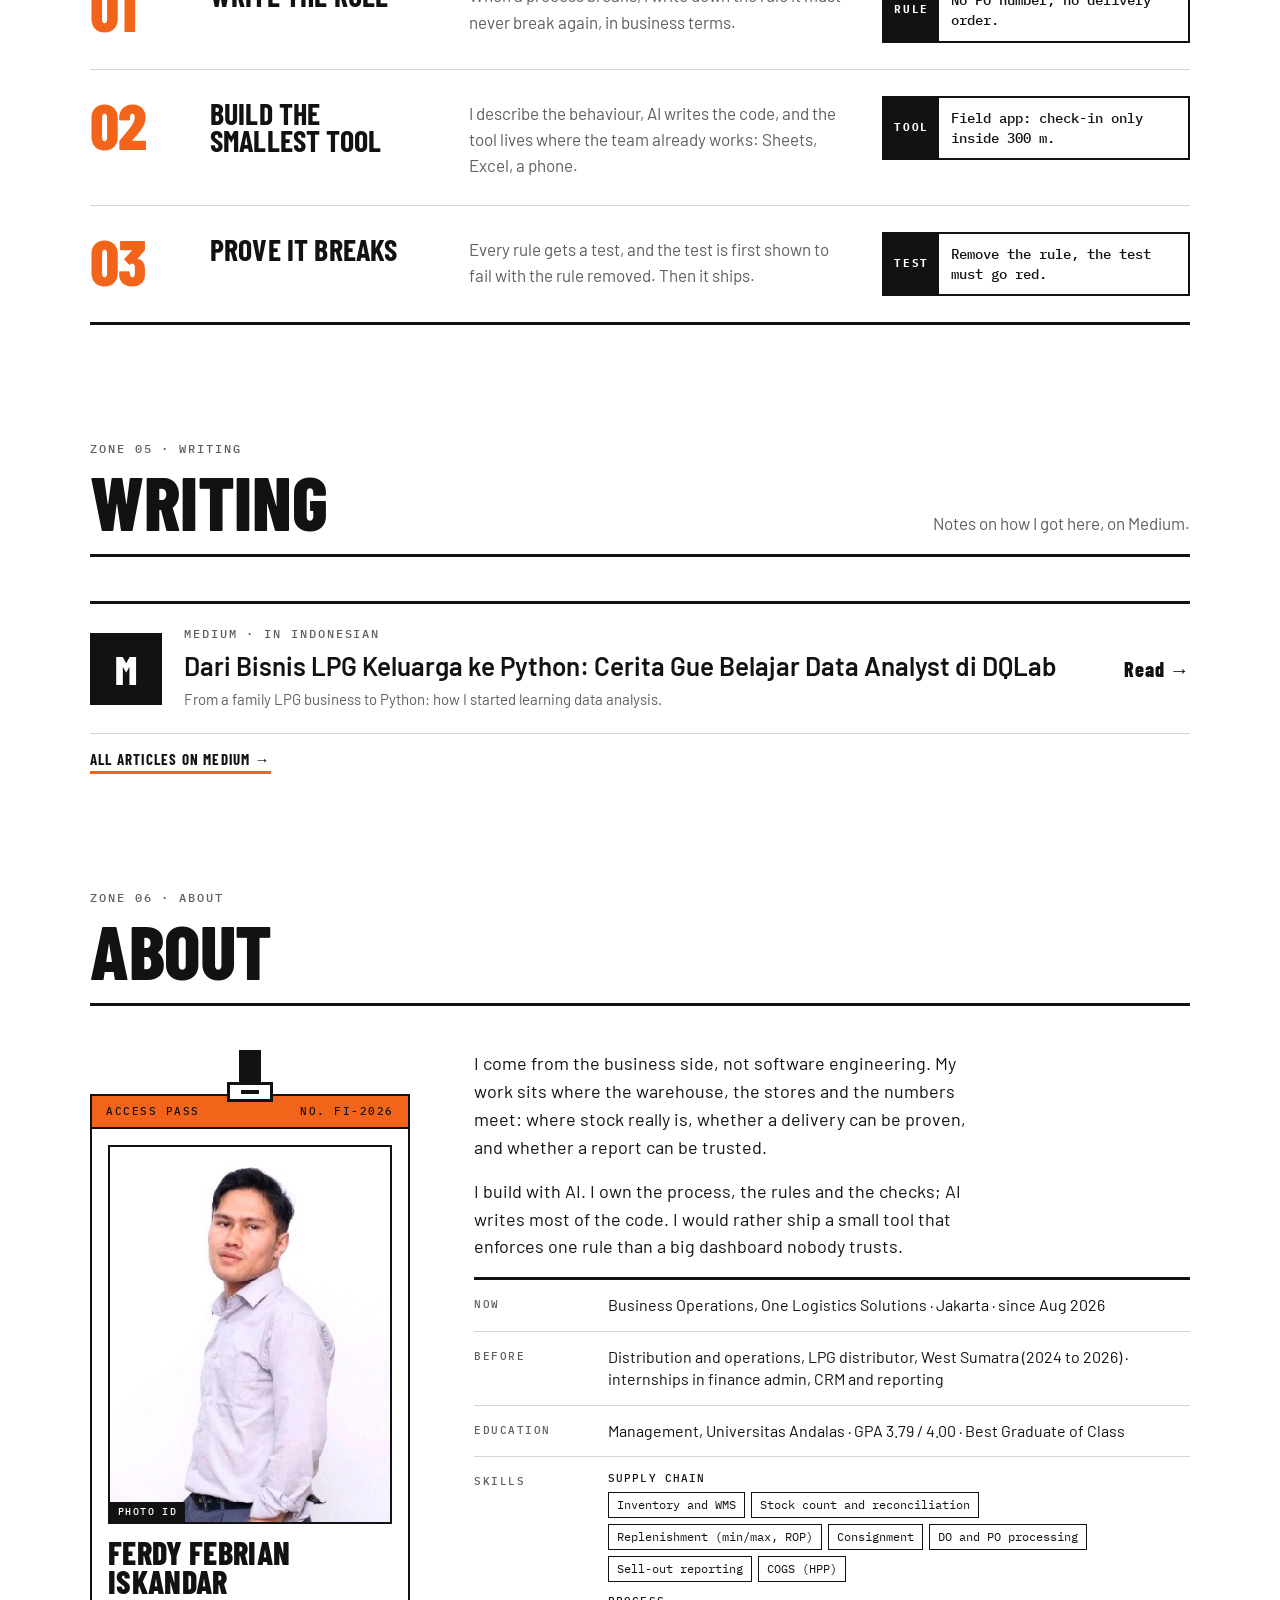
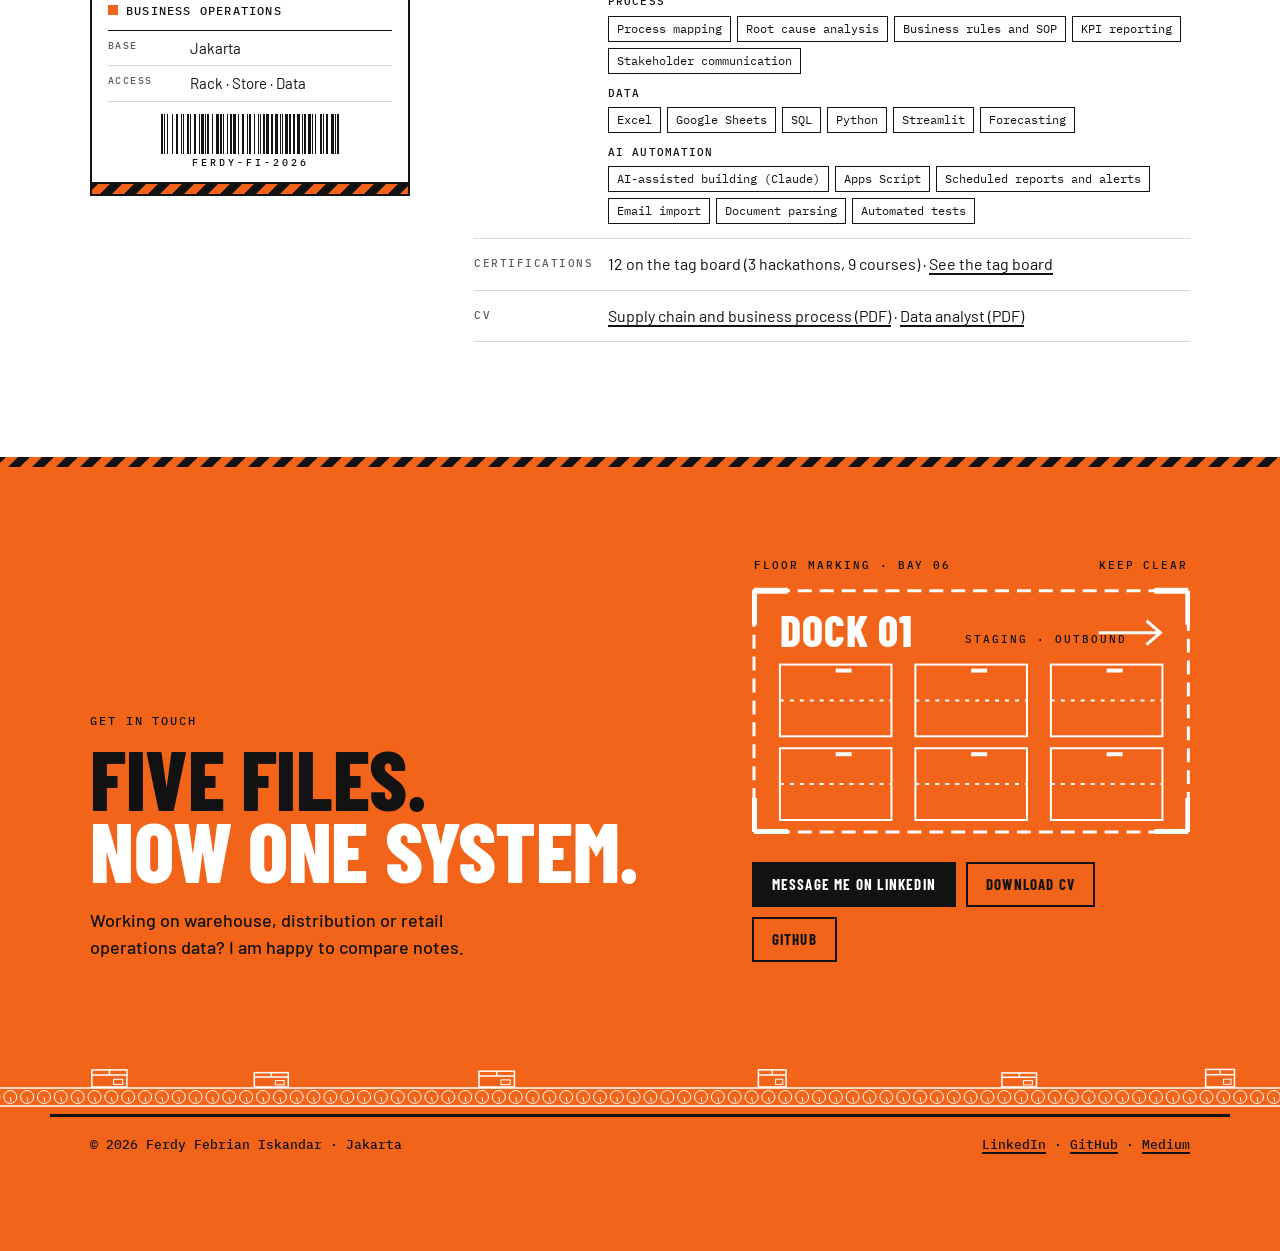
==== commit e0a5d538: "Belt: current skills" ====
--- a/index.html
+++ b/index.html
@@ -68,23 +68,27 @@
   </header>
   <div class="hz" aria-hidden="true"></div>
 
-  <div class="belt" aria-label="Tools and practices">
+  <div class="belt" aria-label="Skills: supply chain, process, data and AI automation">
     <div class="track">
-      <div class="mv"><i>IN</i><b>Google Sheets</b>movement ledger</div>
-      <div class="mv"><i>MOVE</i><b>Apps Script</b>web app and field app</div>
-      <div class="mv"><i>PICK</i><b>Excel</b>scan station, replenishment</div>
-      <div class="mv"><i>SHIP</i><b>SQL</b>PostgreSQL ledger rules</div>
-      <div class="mv"><i>COUNT</i><b>Python</b>pandas, scikit-learn</div>
-      <div class="mv"><i>SELL</i><b>Streamlit</b>dashboards</div>
-      <div class="mv"><i>PROVE</i><b>Mutation testing</b>every rule must fail when removed</div>
+      <div class="mv"><i>IN</i><b>Inventory and WMS</b>one ledger, 8 stores, 43 SKUs</div>
+      <div class="mv"><i>COUNT</i><b>Stock count</b>variance per SKU, traceable corrections</div>
+      <div class="mv"><i>PICK</i><b>Replenishment</b>min/max, reorder point, safety stock</div>
+      <div class="mv"><i>SHIP</i><b>DO and PO</b>no delivery order without a PO</div>
+      <div class="mv"><i>SELL</i><b>Sell-out reporting</b>3 partners, consignment COGS</div>
+      <div class="mv"><i>MAP</i><b>Process mapping</b>root cause, business rules, SOP</div>
+      <div class="mv"><i>DATA</i><b>Excel · SQL · Python</b>Sheets, pandas, Streamlit</div>
+      <div class="mv"><i>AUTO</i><b>AI automation</b>scheduled reports, email import, document parsing</div>
+      <div class="mv"><i>PROVE</i><b>Automated tests</b>every rule must fail when removed</div>
       <div class="mv"><i>AI</i><b>Claude</b>writes the code, I write the rules</div>
-      <div class="mv" aria-hidden="true"><i>IN</i><b>Google Sheets</b>movement ledger</div>
-      <div class="mv" aria-hidden="true"><i>MOVE</i><b>Apps Script</b>web app and field app</div>
-      <div class="mv" aria-hidden="true"><i>PICK</i><b>Excel</b>scan station, replenishment</div>
-      <div class="mv" aria-hidden="true"><i>SHIP</i><b>SQL</b>PostgreSQL ledger rules</div>
-      <div class="mv" aria-hidden="true"><i>COUNT</i><b>Python</b>pandas, scikit-learn</div>
-      <div class="mv" aria-hidden="true"><i>SELL</i><b>Streamlit</b>dashboards</div>
-      <div class="mv" aria-hidden="true"><i>PROVE</i><b>Mutation testing</b>every rule must fail when removed</div>
+      <div class="mv" aria-hidden="true"><i>IN</i><b>Inventory and WMS</b>one ledger, 8 stores, 43 SKUs</div>
+      <div class="mv" aria-hidden="true"><i>COUNT</i><b>Stock count</b>variance per SKU, traceable corrections</div>
+      <div class="mv" aria-hidden="true"><i>PICK</i><b>Replenishment</b>min/max, reorder point, safety stock</div>
+      <div class="mv" aria-hidden="true"><i>SHIP</i><b>DO and PO</b>no delivery order without a PO</div>
+      <div class="mv" aria-hidden="true"><i>SELL</i><b>Sell-out reporting</b>3 partners, consignment COGS</div>
+      <div class="mv" aria-hidden="true"><i>MAP</i><b>Process mapping</b>root cause, business rules, SOP</div>
+      <div class="mv" aria-hidden="true"><i>DATA</i><b>Excel · SQL · Python</b>Sheets, pandas, Streamlit</div>
+      <div class="mv" aria-hidden="true"><i>AUTO</i><b>AI automation</b>scheduled reports, email import, document parsing</div>
+      <div class="mv" aria-hidden="true"><i>PROVE</i><b>Automated tests</b>every rule must fail when removed</div>
       <div class="mv" aria-hidden="true"><i>AI</i><b>Claude</b>writes the code, I write the rules</div>
     </div>
   </div>
--- a/site.css
+++ b/site.css
@@ -99,7 +99,7 @@
 
 /* ---- tools belt: pallet tags moving along a strip ---- */
 .belt{background:var(--white);border-bottom:3px solid var(--ink);overflow:hidden;position:relative}
-.belt .track{display:flex;width:max-content;animation:belt 48s linear infinite}
+.belt .track{display:flex;width:max-content;animation:belt 60s linear infinite}
 .belt .mv{display:flex;align-items:center;gap:12px;padding:14px 28px 14px 0;white-space:nowrap;font-size:15px;color:var(--mut);border-right:1px solid var(--rule);margin-right:28px}
 .belt .mv i{font:800 12px/1 var(--mono);font-style:normal;letter-spacing:.1em;color:var(--ink);background:var(--or);padding:7px 8px;border:2px solid var(--ink)}
 .belt .mv b{color:var(--ink);font-weight:600}
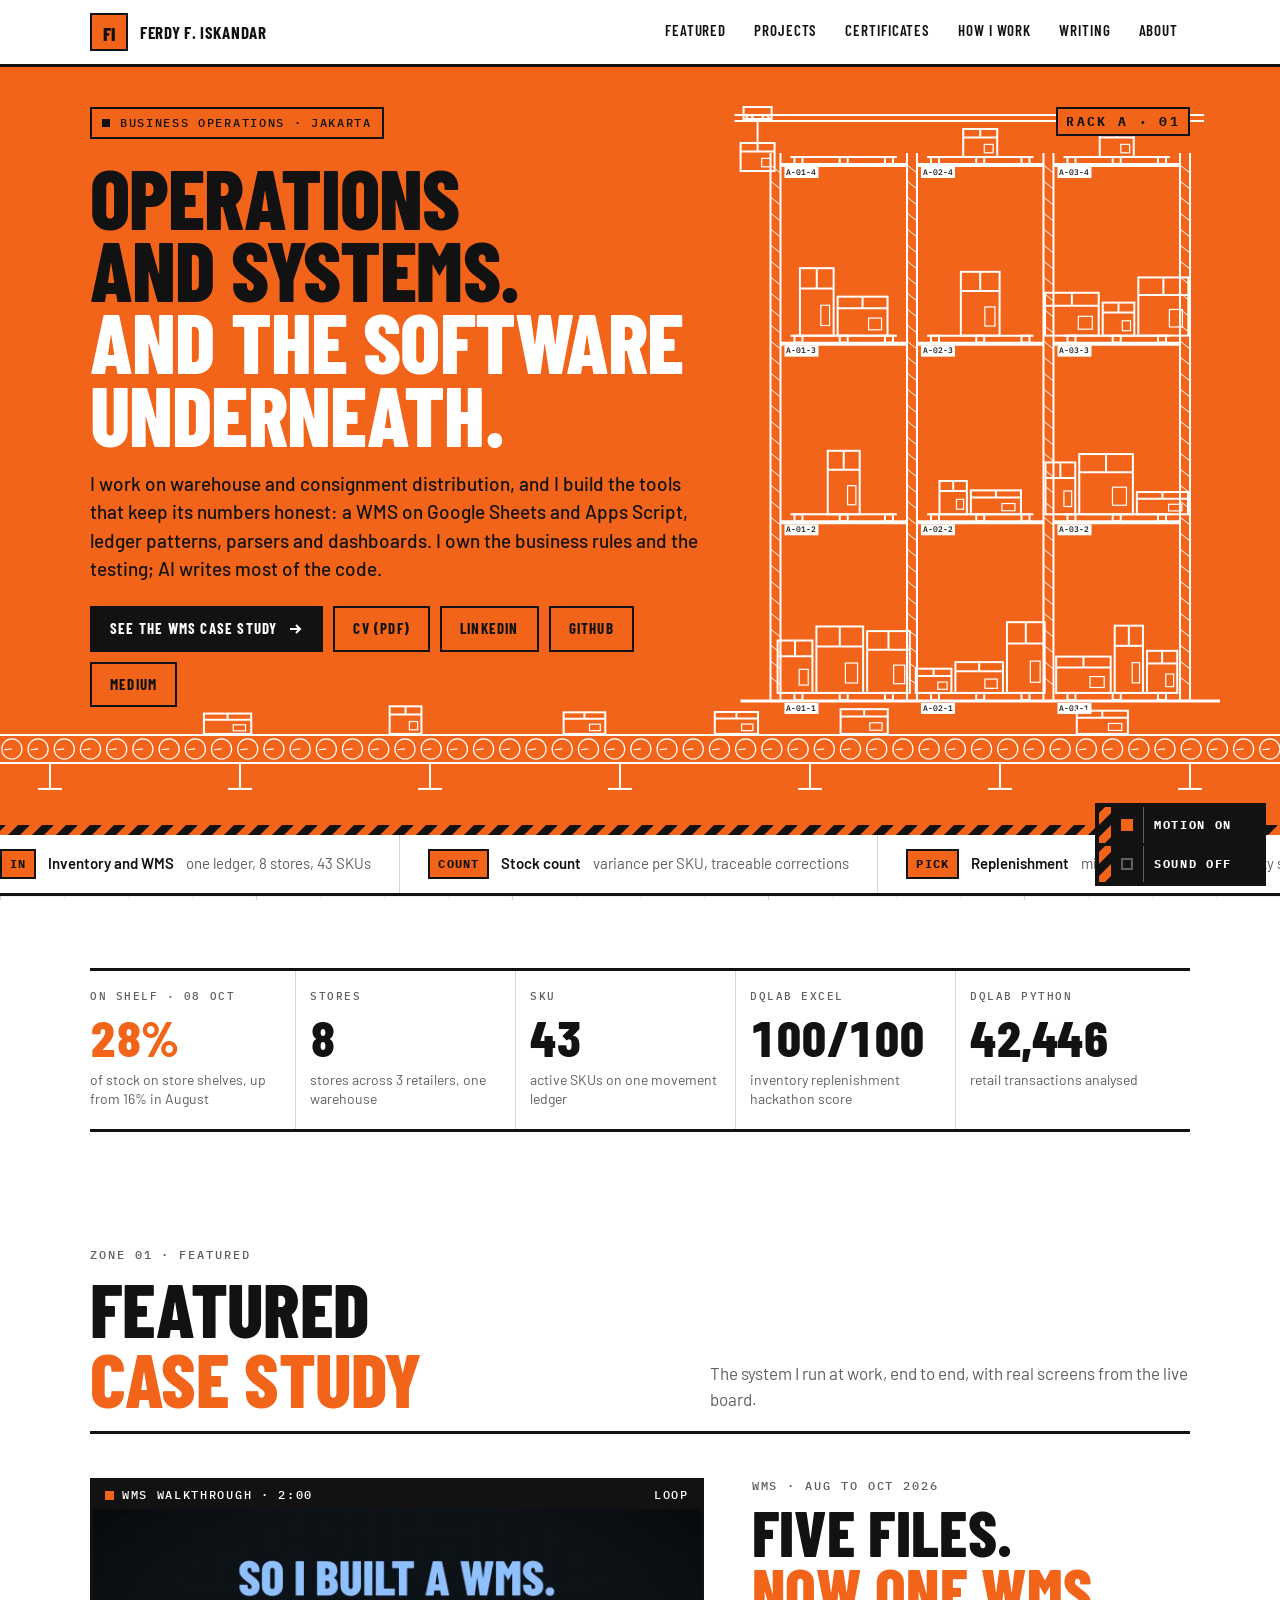
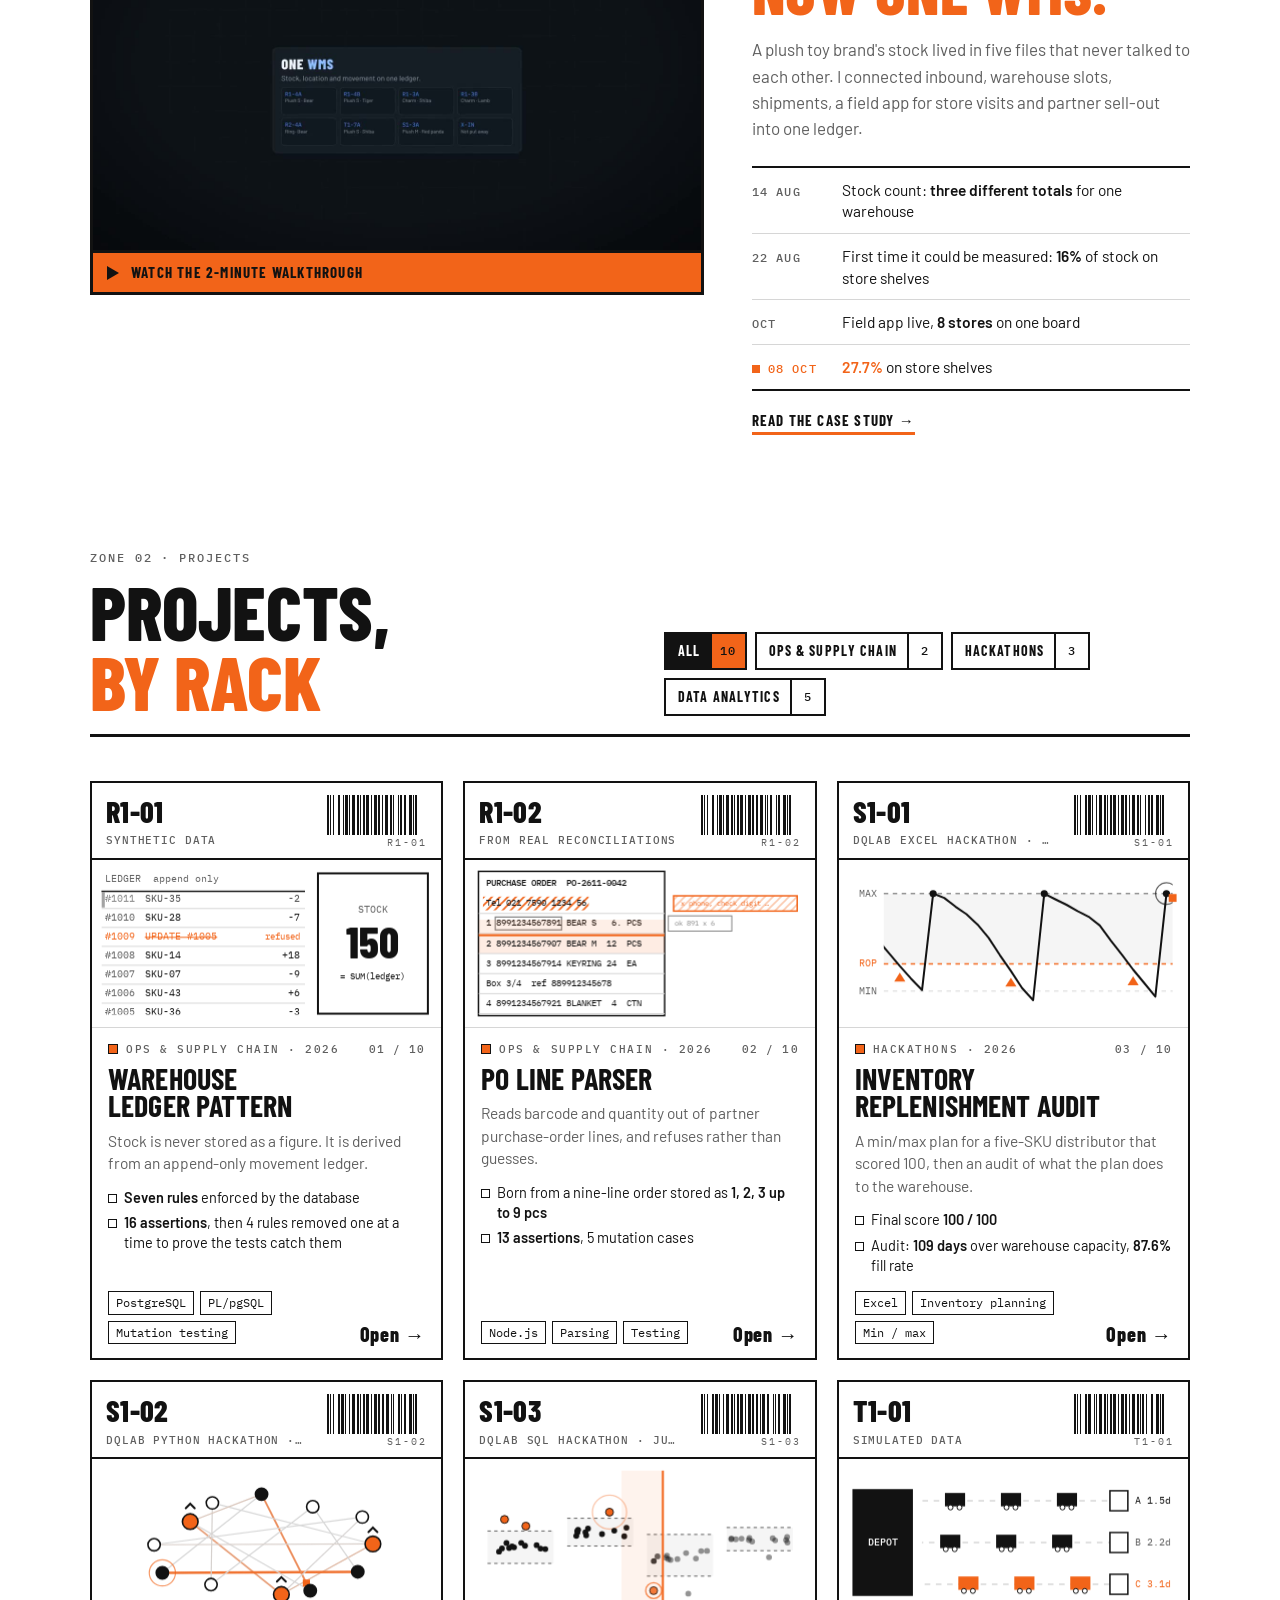
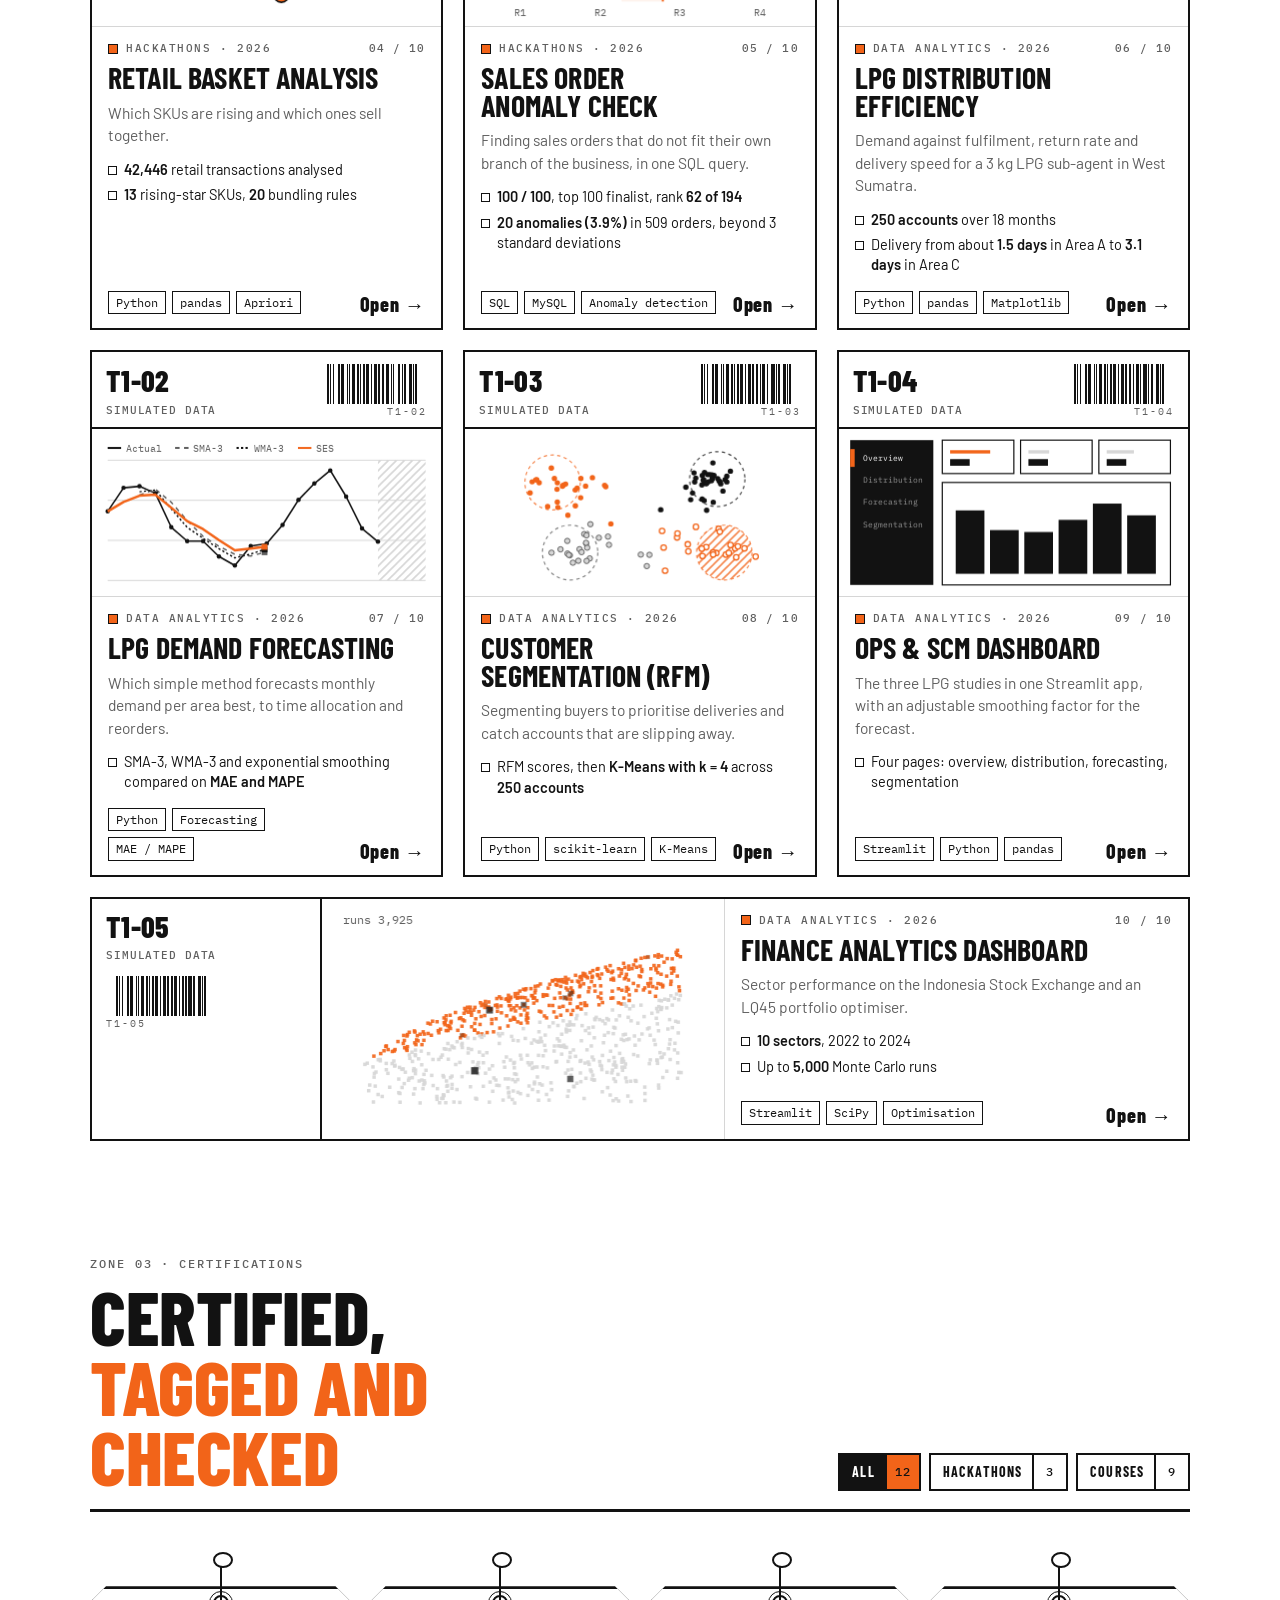
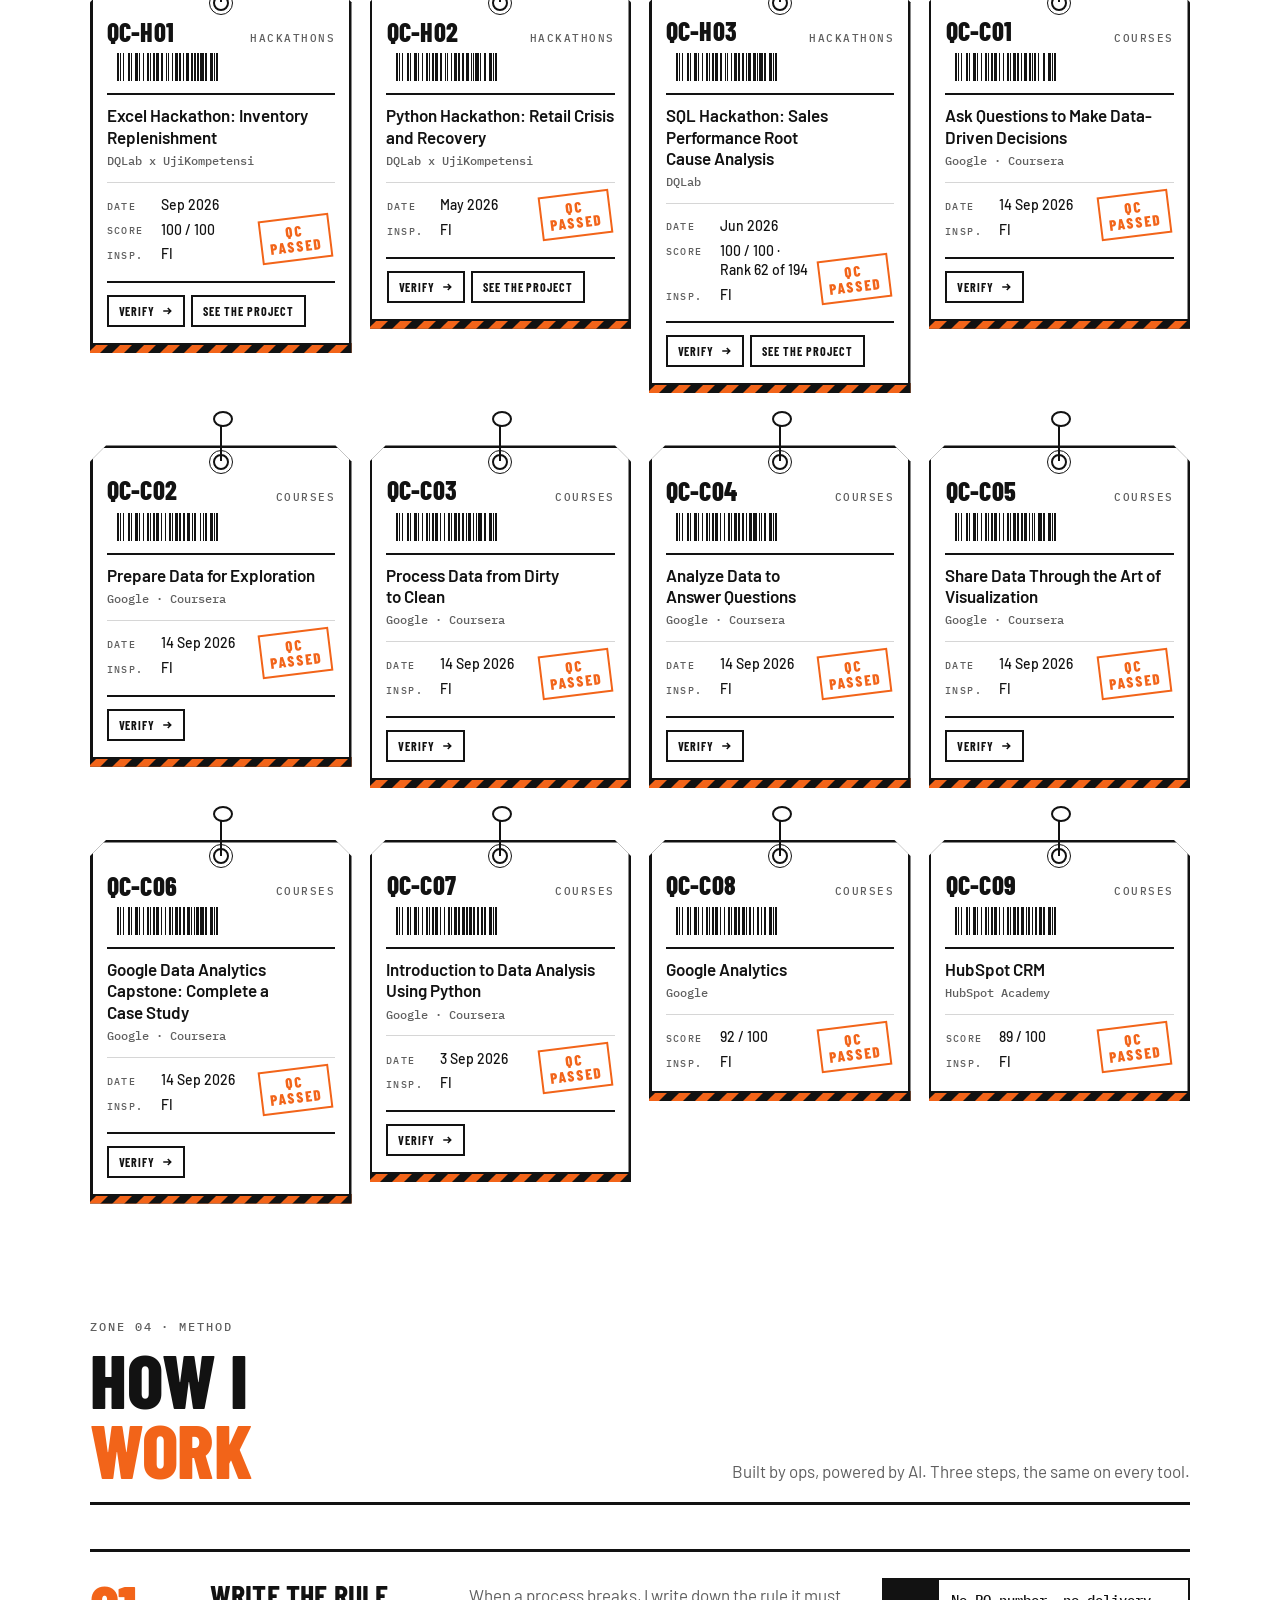
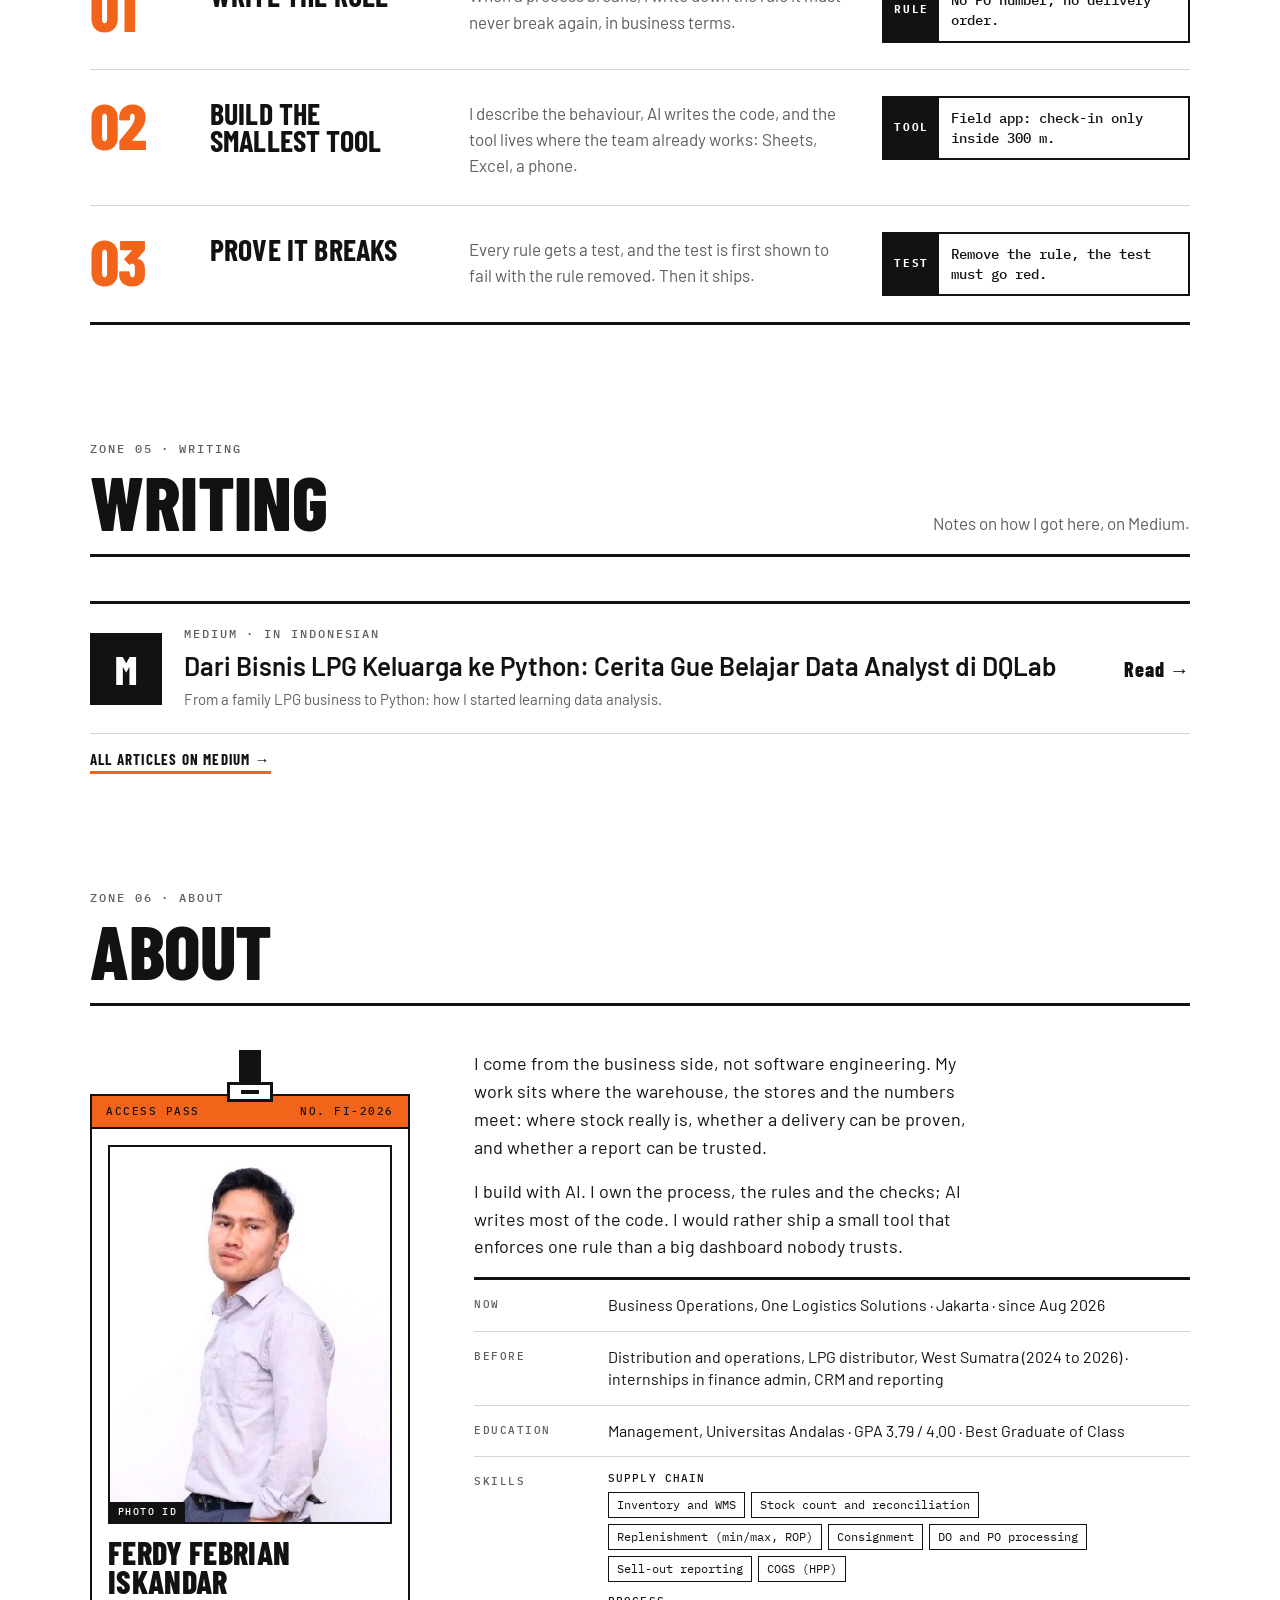
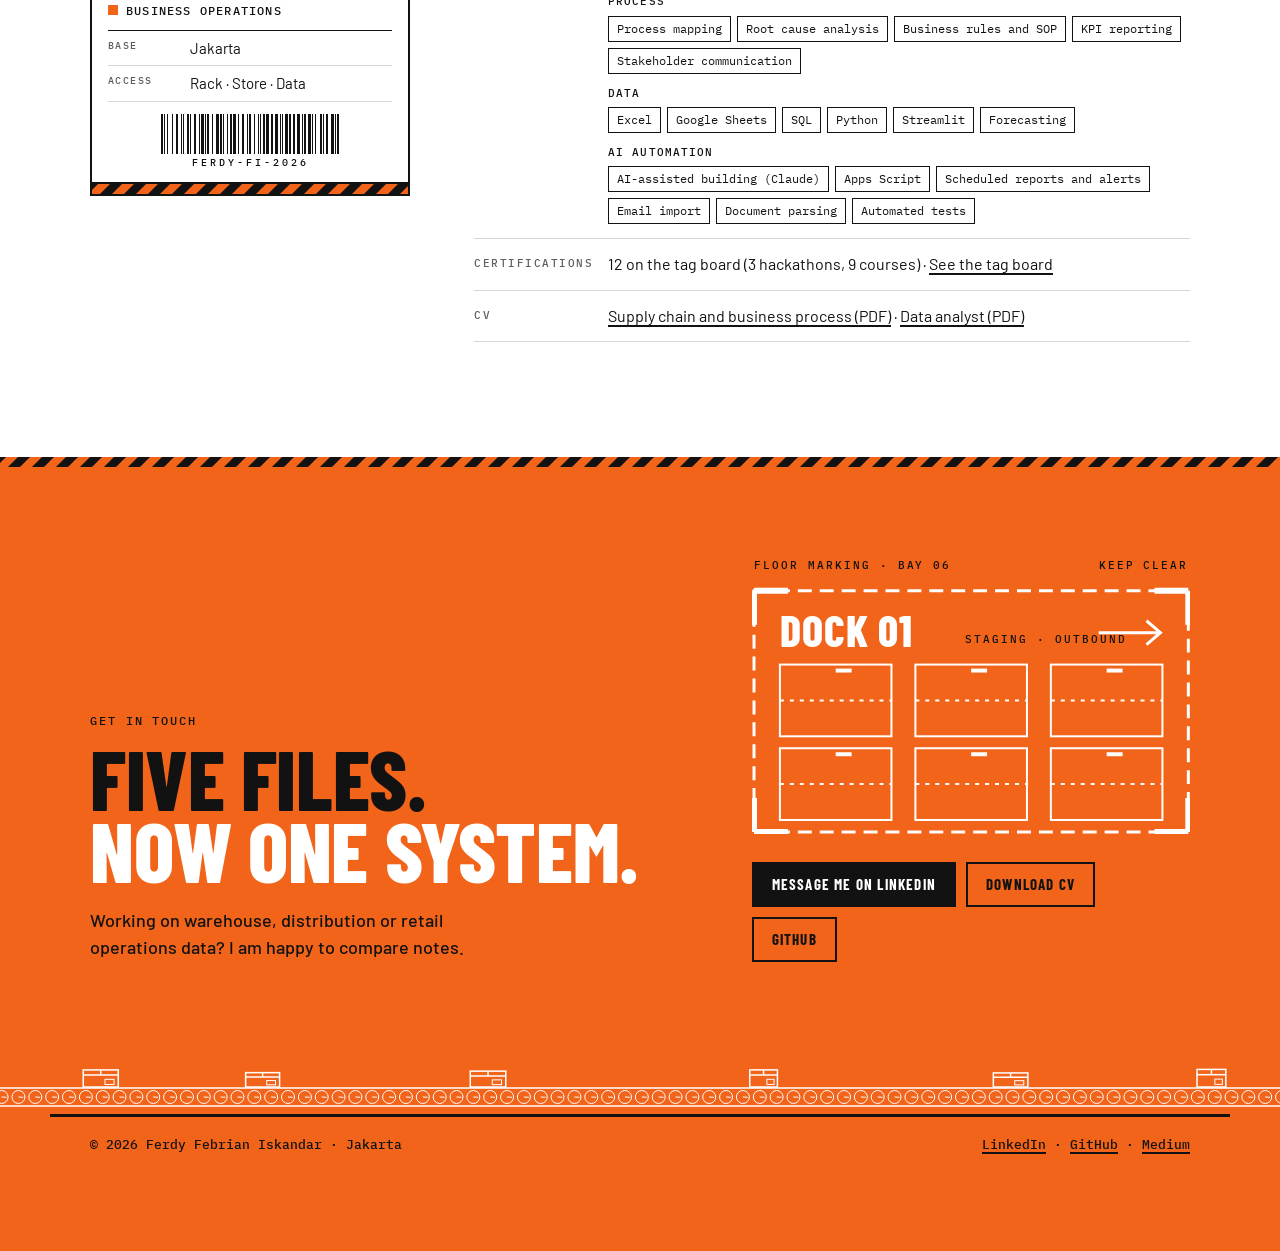
==== commit 07f85eae: "Tagline: Business operations" ====
--- a/index.html
+++ b/index.html
@@ -3,19 +3,19 @@
 <head>
 <meta charset="utf-8">
 <meta name="viewport" content="width=device-width,initial-scale=1,viewport-fit=cover">
-<title>Ferdy Febrian Iskandar · Operations and data</title>
+<title>Ferdy Febrian Iskandar · Business operations</title>
 <meta name="description" content="Operations and systems: warehouse, consignment distribution, and the software underneath them. Projects by Ferdy Febrian Iskandar, Jakarta.">
 <meta property="og:type" content="website">
 <meta property="og:site_name" content="Ferdy Febrian Iskandar">
 <meta property="og:url" content="https://ferdy-portfolio.pages.dev/">
-<meta property="og:title" content="Ferdy Febrian Iskandar · Operations and data">
+<meta property="og:title" content="Ferdy Febrian Iskandar · Business operations">
 <meta property="og:description" content="A WMS built by ops, ledger patterns, parsers and dashboards for warehouse and consignment distribution.">
 <meta property="og:image" content="https://ferdy-portfolio.pages.dev/og-card.png">
 <meta property="og:image:width" content="1200">
 <meta property="og:image:height" content="630">
 <meta property="og:image:alt" content="Ferdy Febrian Iskandar. Operations and systems. And the software underneath.">
 <meta name="twitter:card" content="summary_large_image">
-<meta name="twitter:title" content="Ferdy Febrian Iskandar · Operations and data">
+<meta name="twitter:title" content="Ferdy Febrian Iskandar · Business operations">
 <meta name="twitter:description" content="A WMS built by ops, ledger patterns, parsers and dashboards for warehouse and consignment distribution.">
 <meta name="twitter:image" content="https://ferdy-portfolio.pages.dev/og-card.png">
 <meta name="theme-color" content="#F26419">
@@ -52,7 +52,7 @@
     <canvas data-scene="hero" aria-hidden="true"></canvas>
     <div class="wrap">
       <div class="copy">
-        <span class="status"><i></i>Operations and data · Jakarta</span>
+        <span class="status"><i></i>Business operations · Jakarta</span>
         <h1><span class="l">Operations</span><span class="l">and systems.</span><span class="l lt">And the software</span><span class="l lt">underneath.</span></h1>
         <p>I work on warehouse and consignment distribution, and I build the tools that keep its numbers honest: a WMS on Google Sheets and Apps Script, ledger patterns, parsers and dashboards. I own the business rules and the testing; AI writes most of the code.</p>
         <div class="cta">
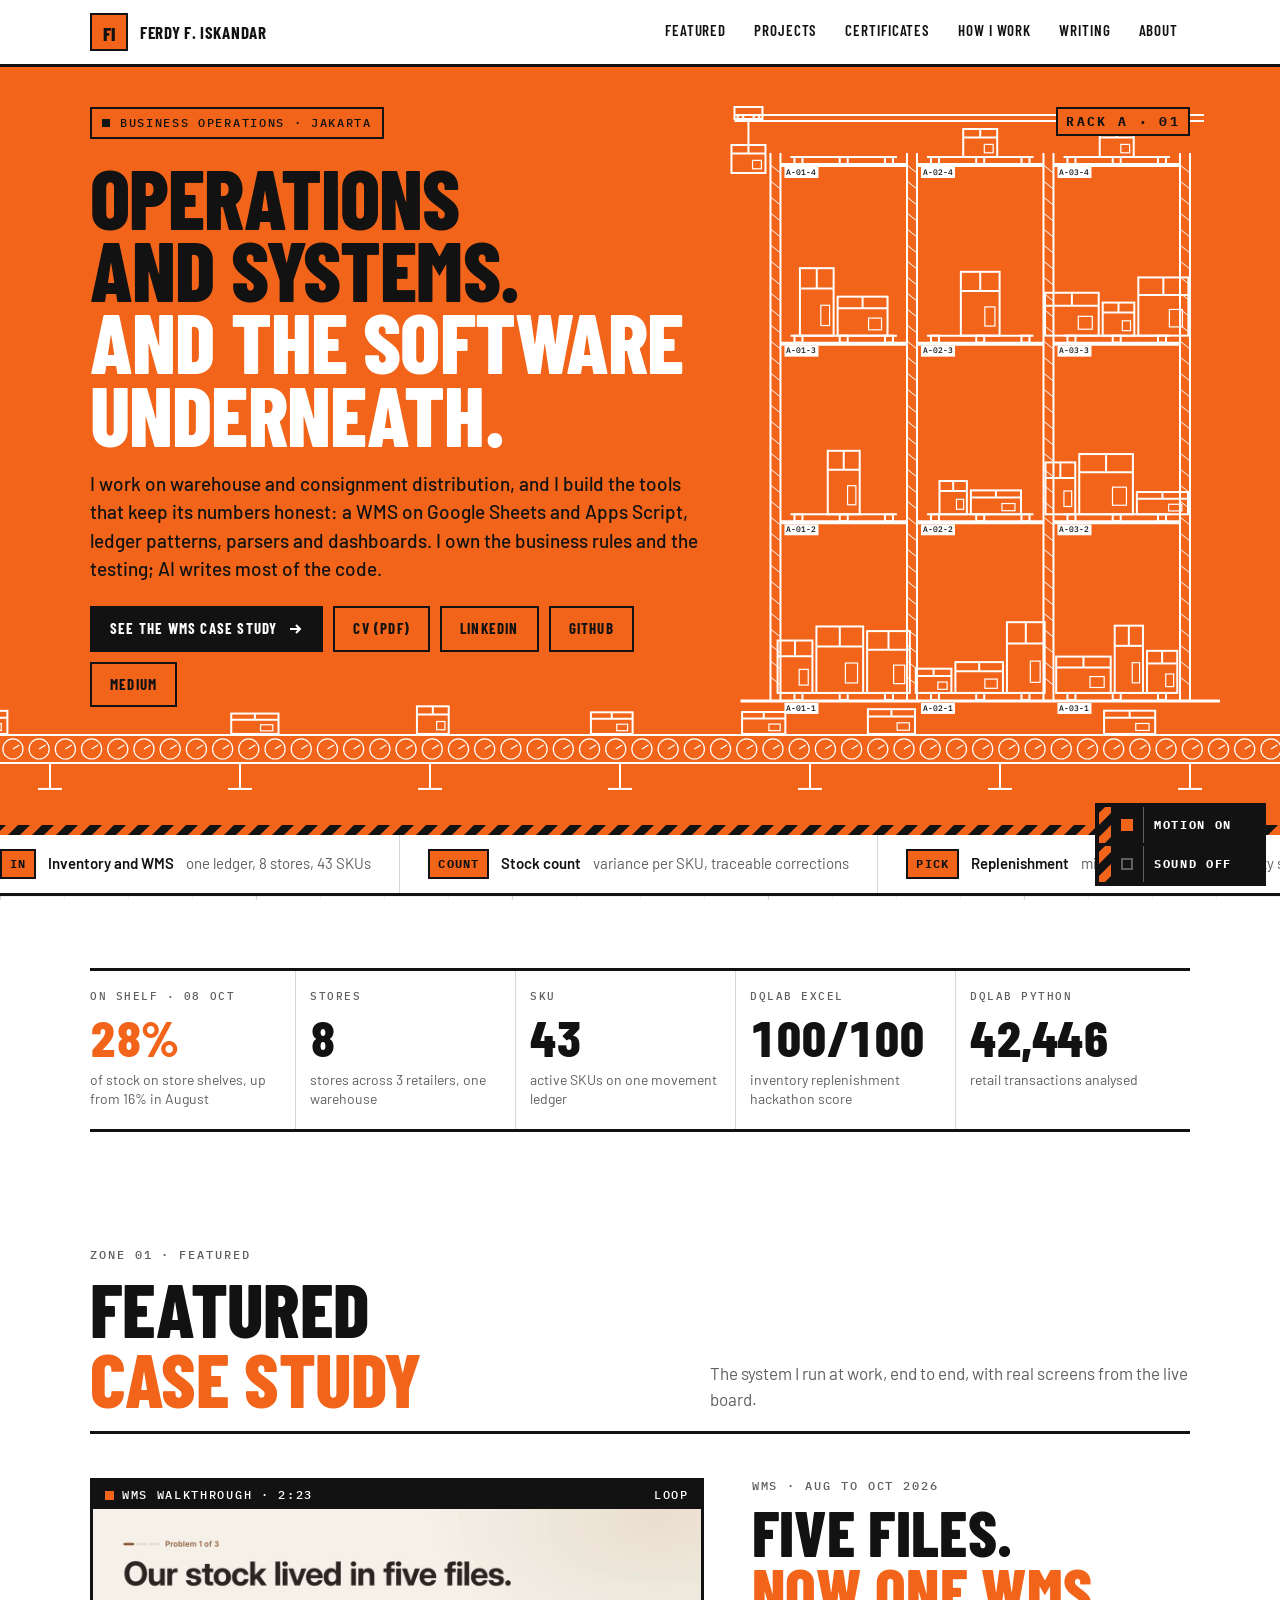
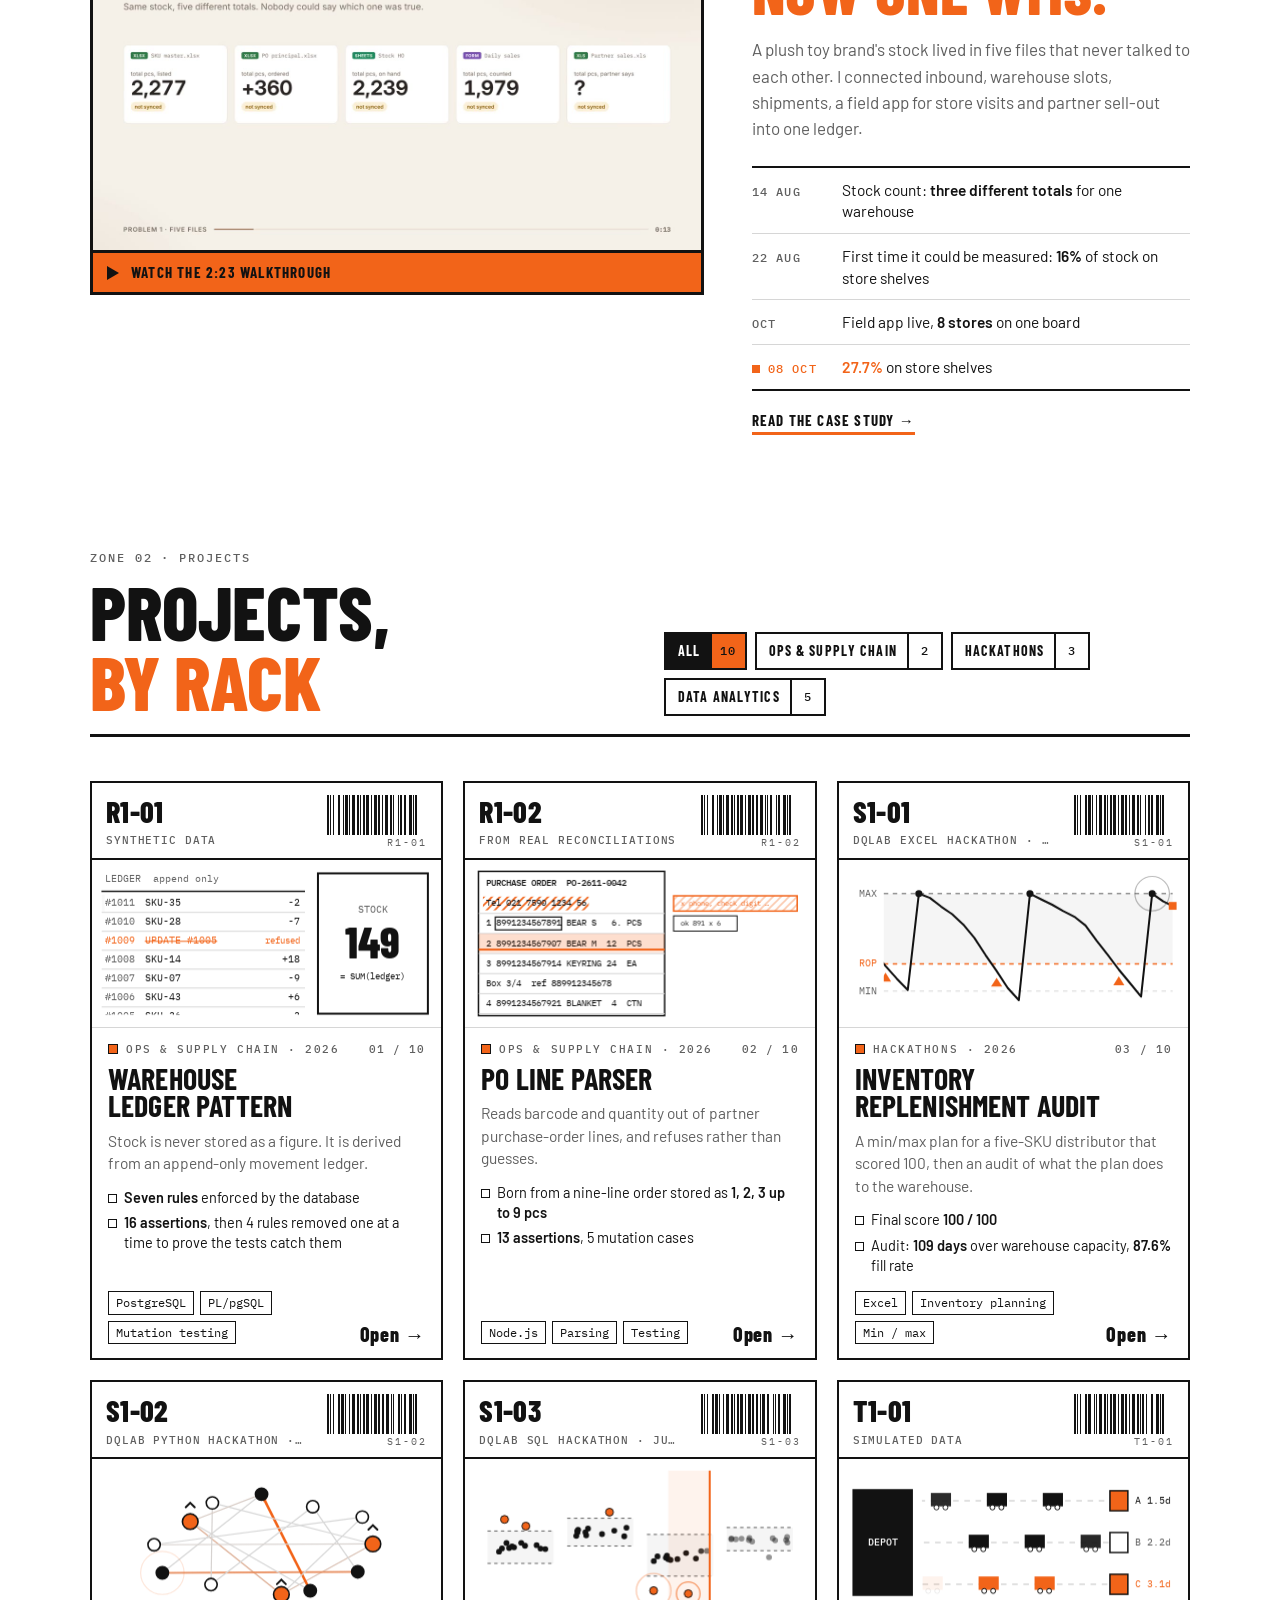
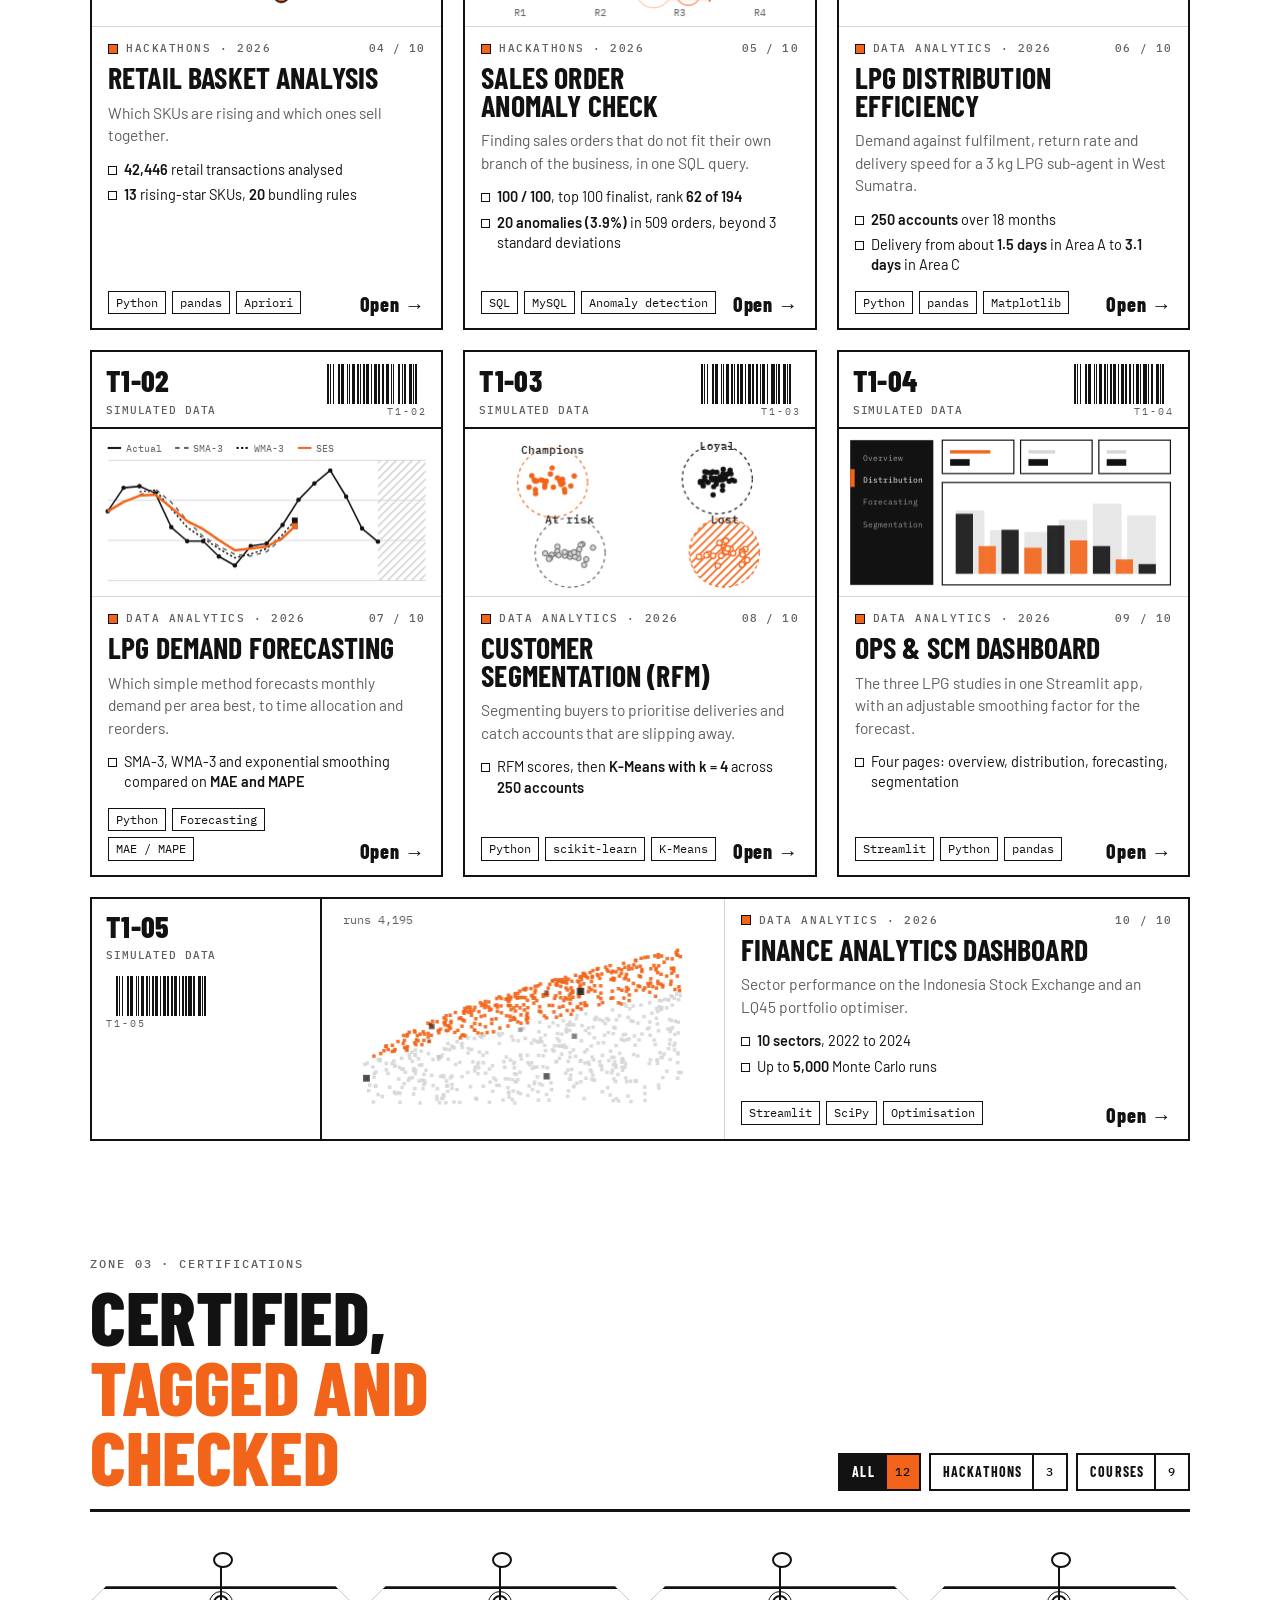
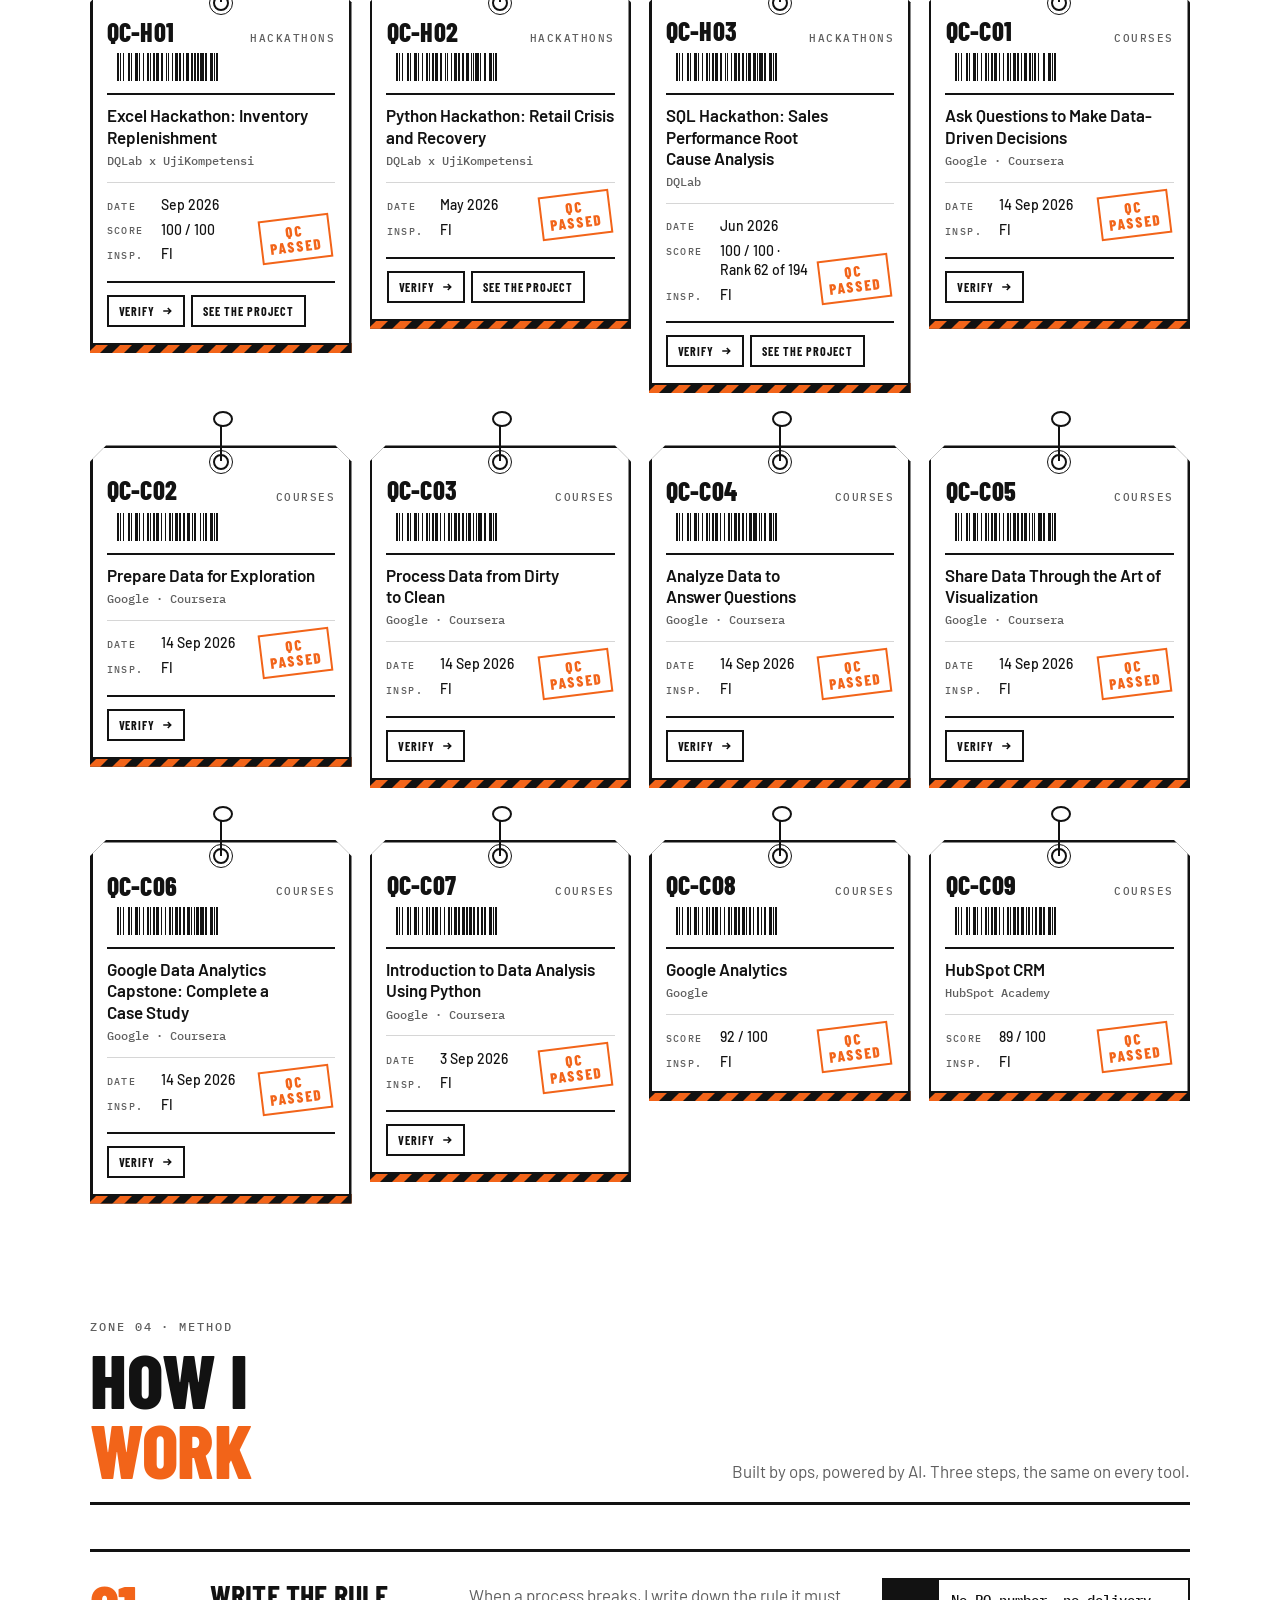
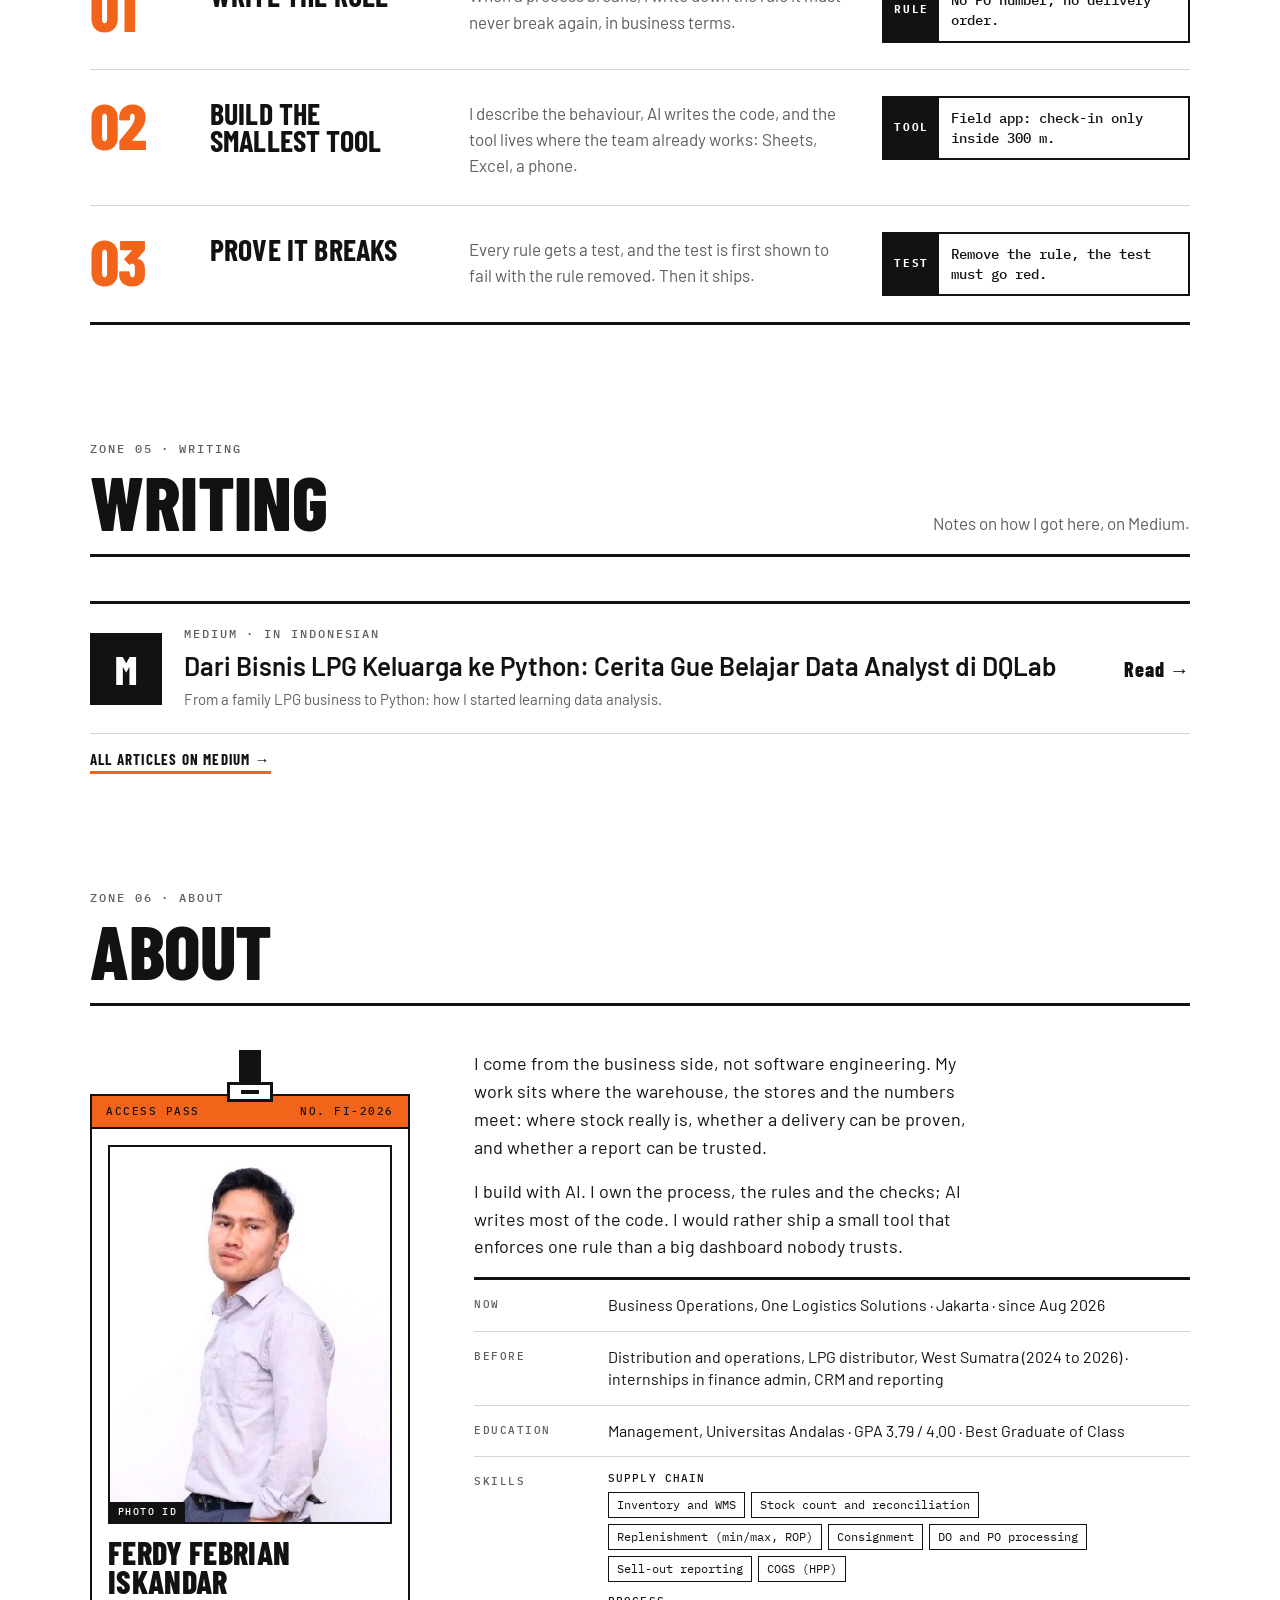
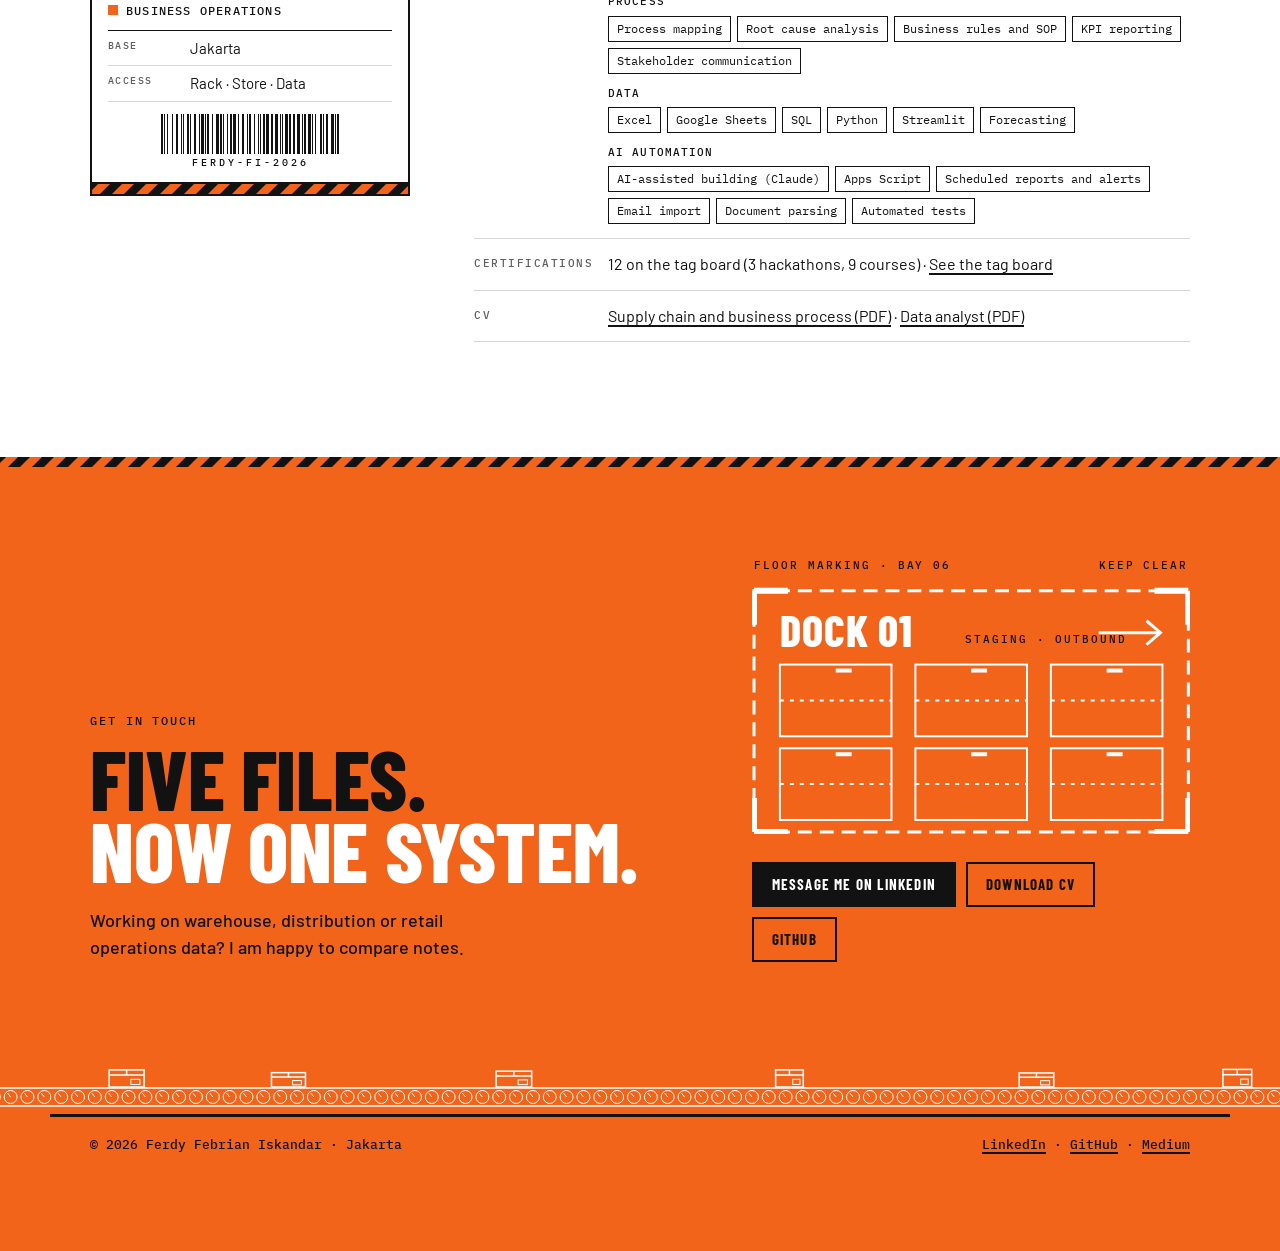
==== commit 56b572d0: "WMS video: replace 2:00 walkthrough with 2:23 Three problems. One WMS." ====
--- a/index.html
+++ b/index.html
@@ -107,12 +107,12 @@
     <div class="shead rv"><div><span class="eyebrow">Zone 01 · Featured</span><h2>Featured<br><span class="acc">case study</span></h2></div><p>The system I run at work, end to end, with real screens from the live board.</p></div>
     <a class="feat rv" href="wms.html">
       <div class="media">
-        <div class="bar"><span><i></i>WMS WALKTHROUGH · 2:00</span><span>LOOP</span></div>
-        <video autoplay muted loop playsinline preload="metadata" poster="hero-poster.jpg" aria-label="Opening of the WMS walkthrough: five separate files merging into one system">
-          <source src="hero-loop.mp4" type="video/mp4">
-          <img src="poster.jpg" alt="Title frame of the WMS walkthrough: So I built a WMS" width="1920" height="1080" loading="lazy">
+        <div class="bar"><span><i></i>WMS WALKTHROUGH · 2:23</span><span>LOOP</span></div>
+        <video autoplay muted loop playsinline preload="metadata" poster="hero-poster-3p.jpg" aria-label="Opening of the WMS walkthrough: five separate files merging into one ledger">
+          <source src="hero-loop-3p.mp4" type="video/mp4">
+          <img src="poster-3p.jpg" alt="Title frame of the WMS walkthrough: Three problems. One WMS." width="1920" height="1080" loading="lazy">
         </video>
-        <span class="play"><i></i>Watch the 2-minute walkthrough</span>
+        <span class="play"><i></i>Watch the 2:23 walkthrough</span>
       </div>
       <div class="body">
         <div class="eyebrow">WMS · Aug to Oct 2026</div>
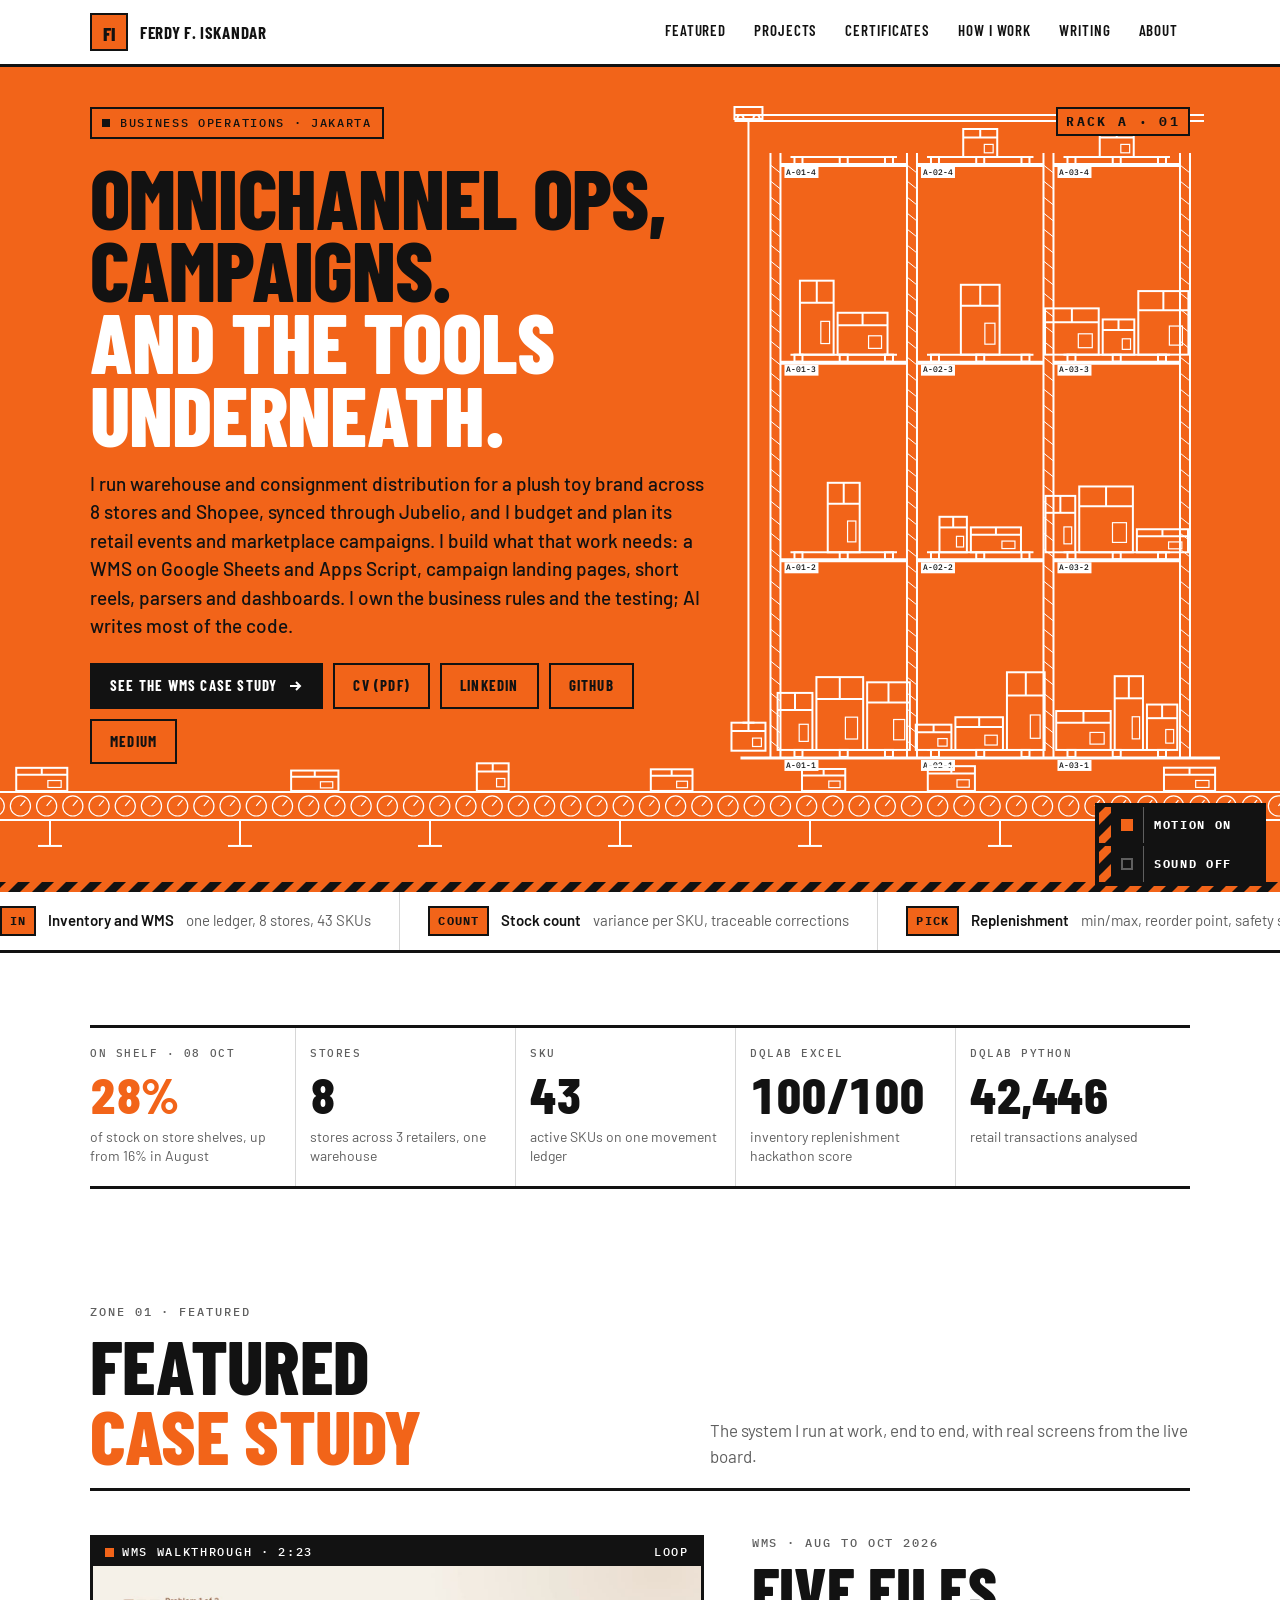
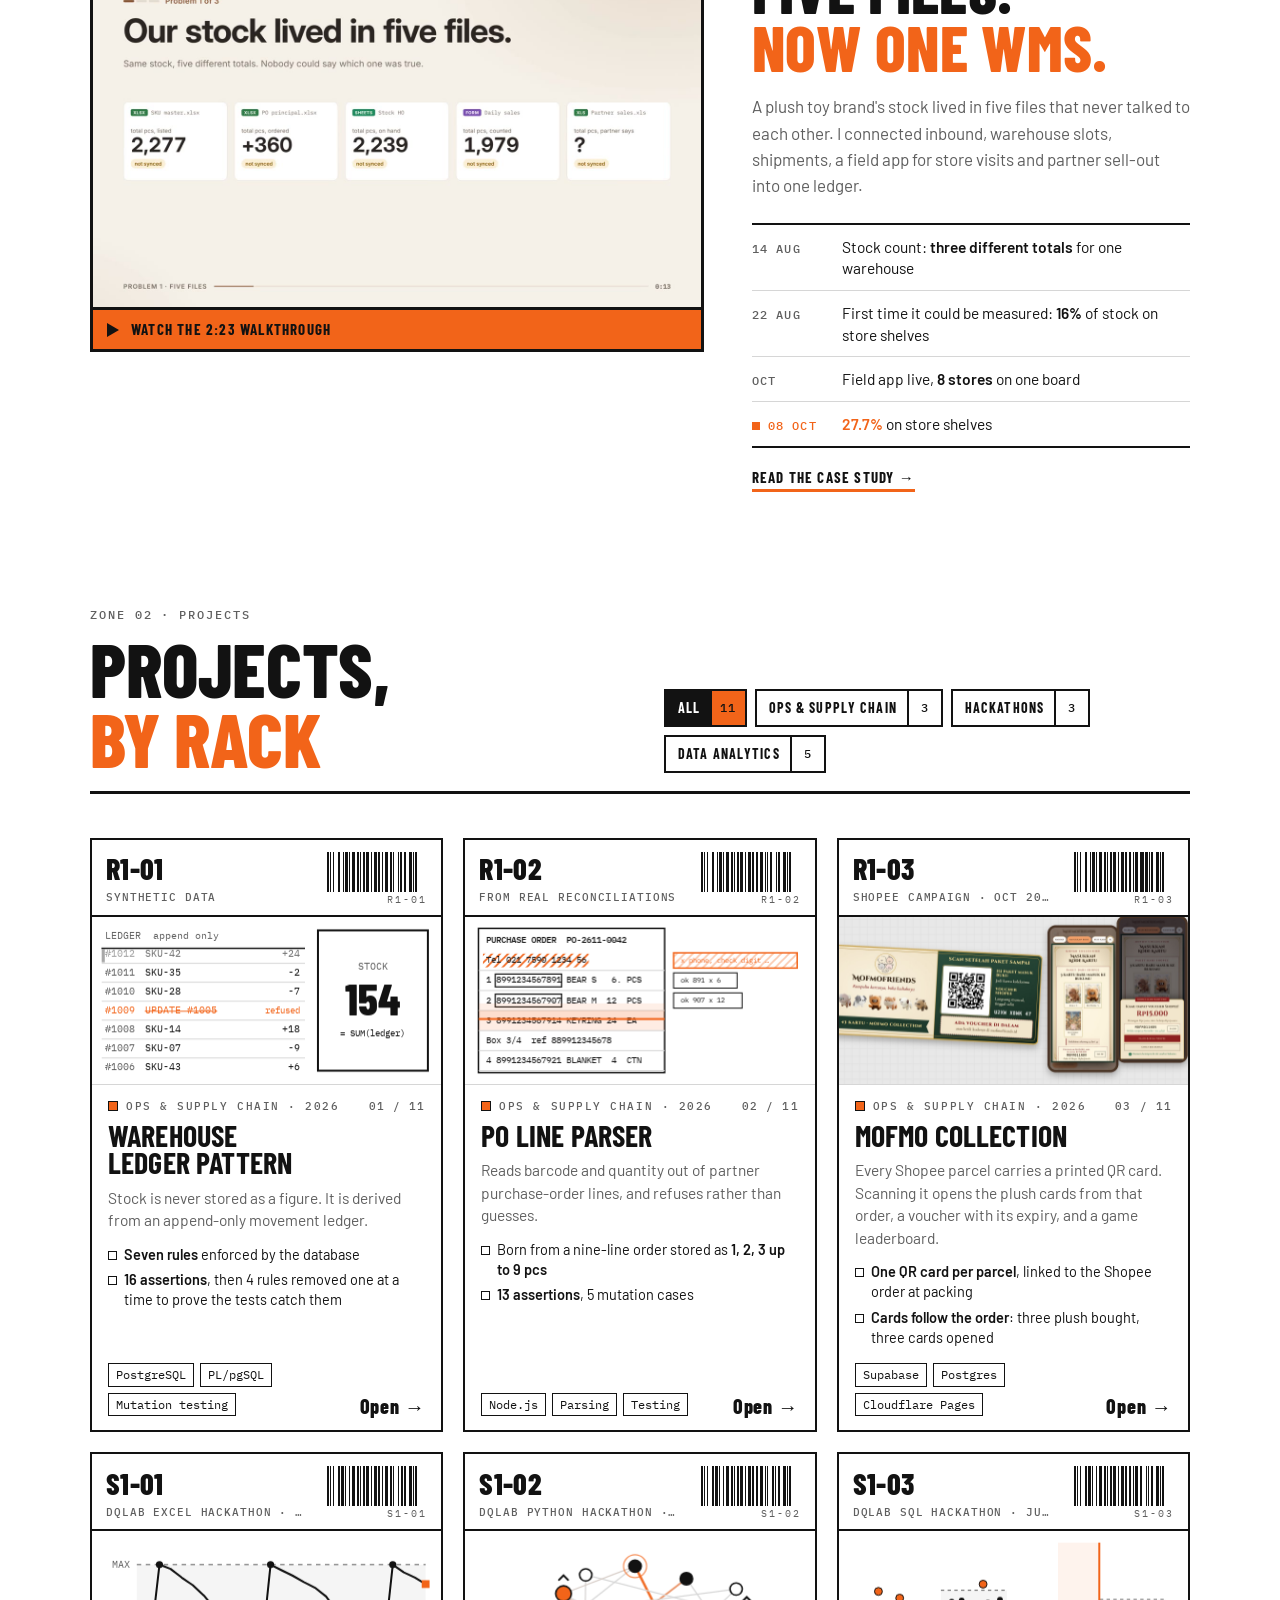
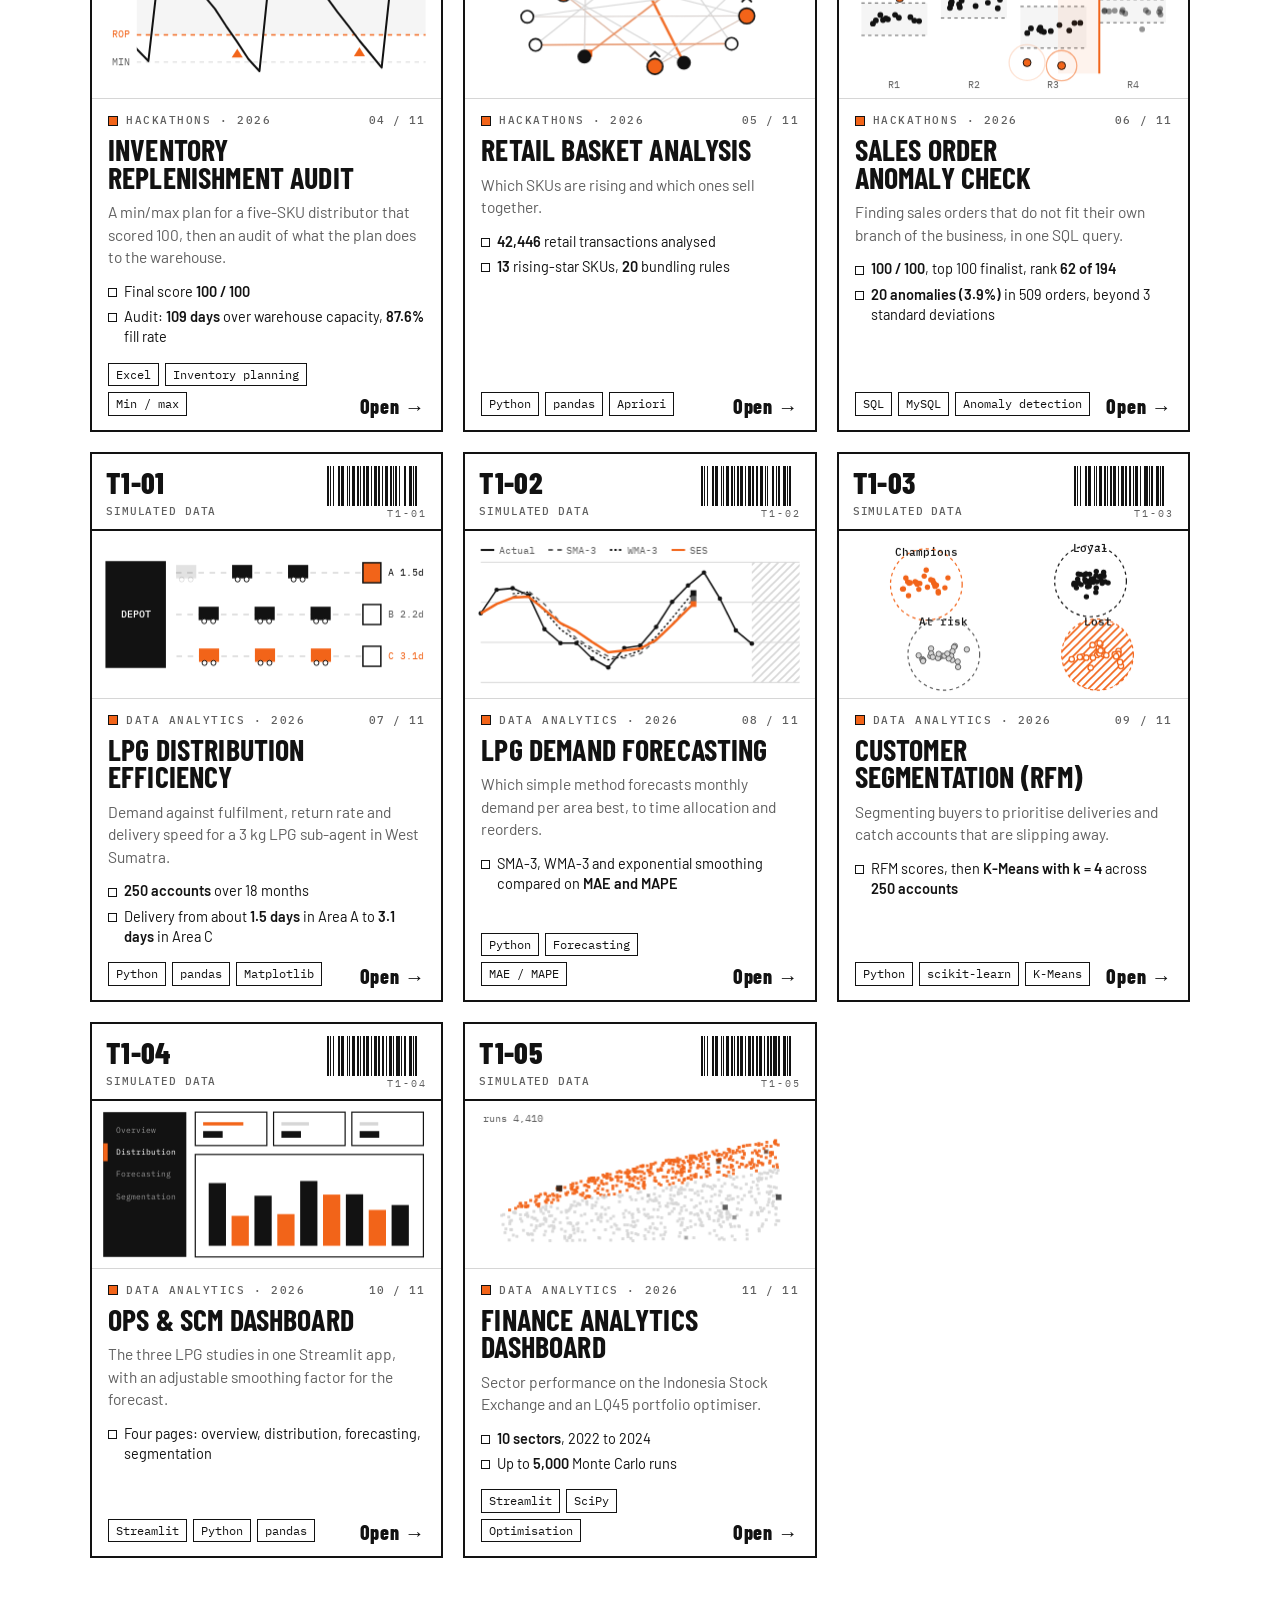
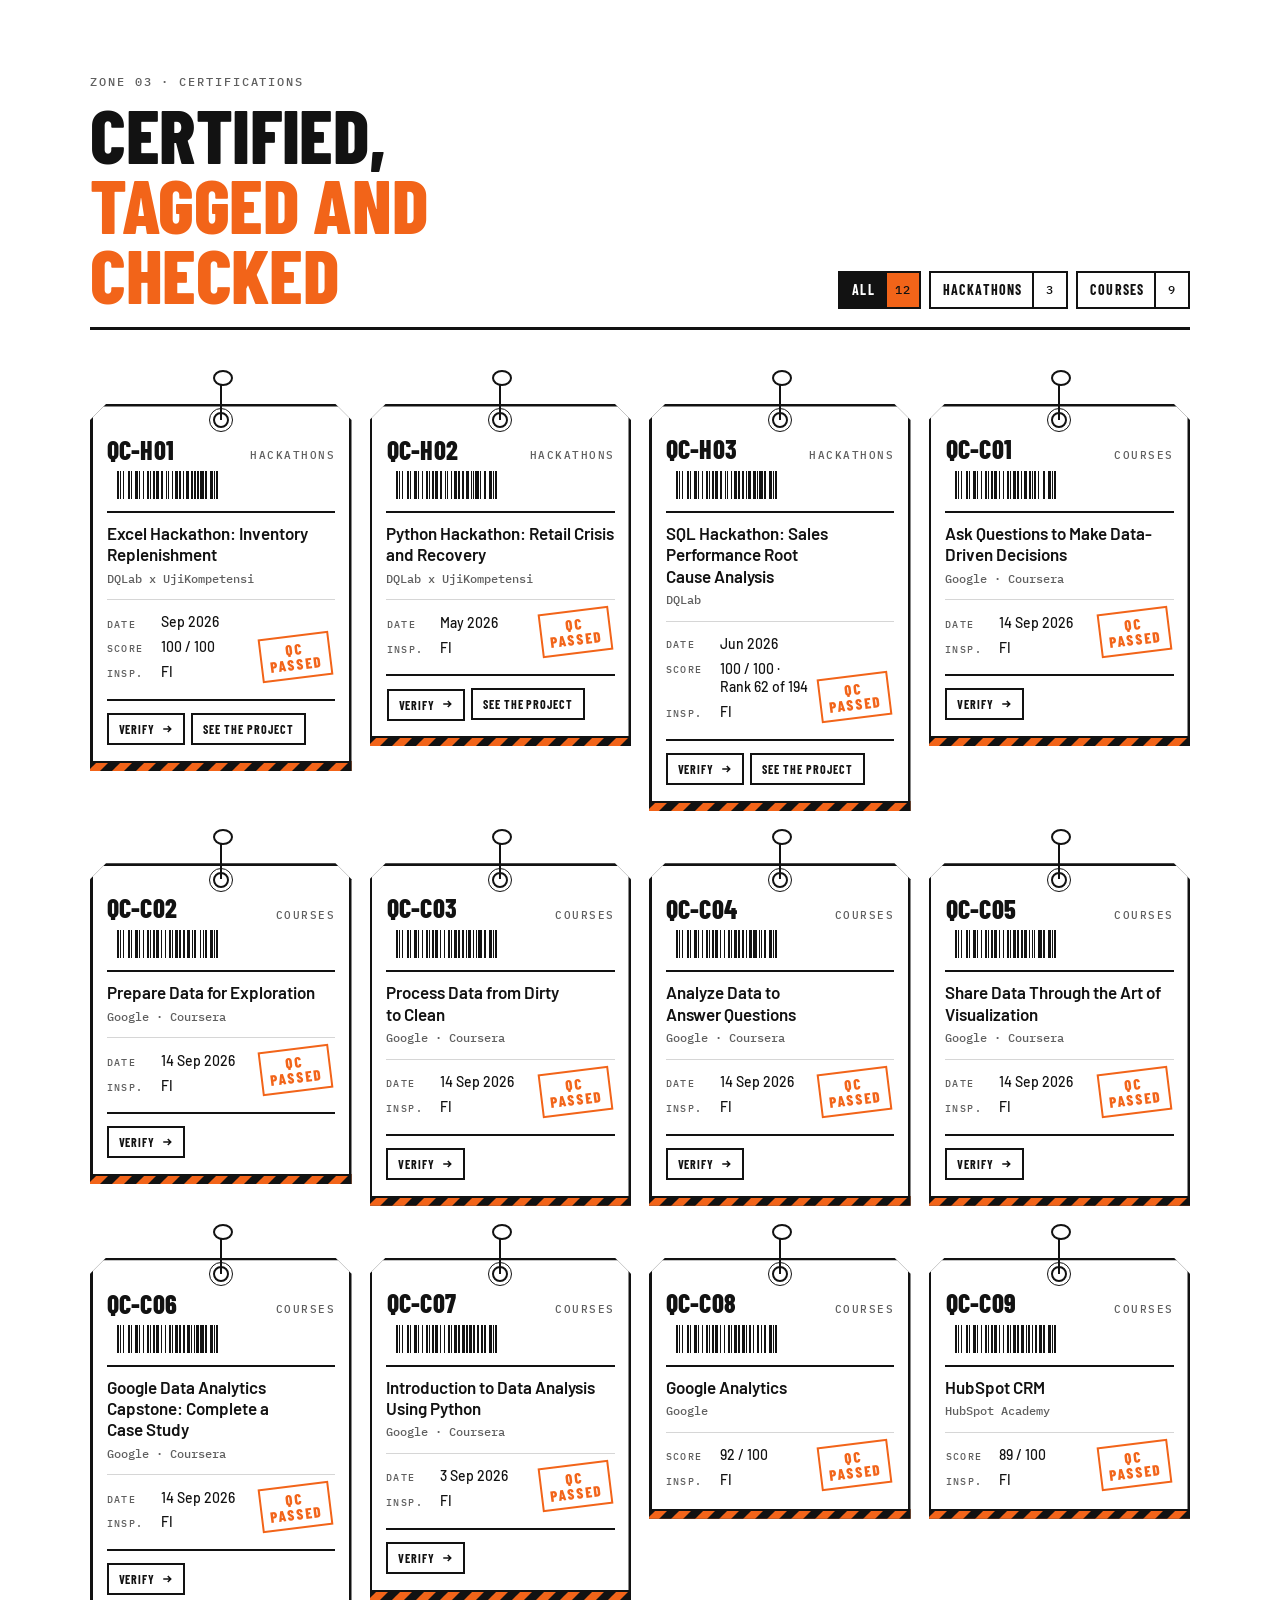
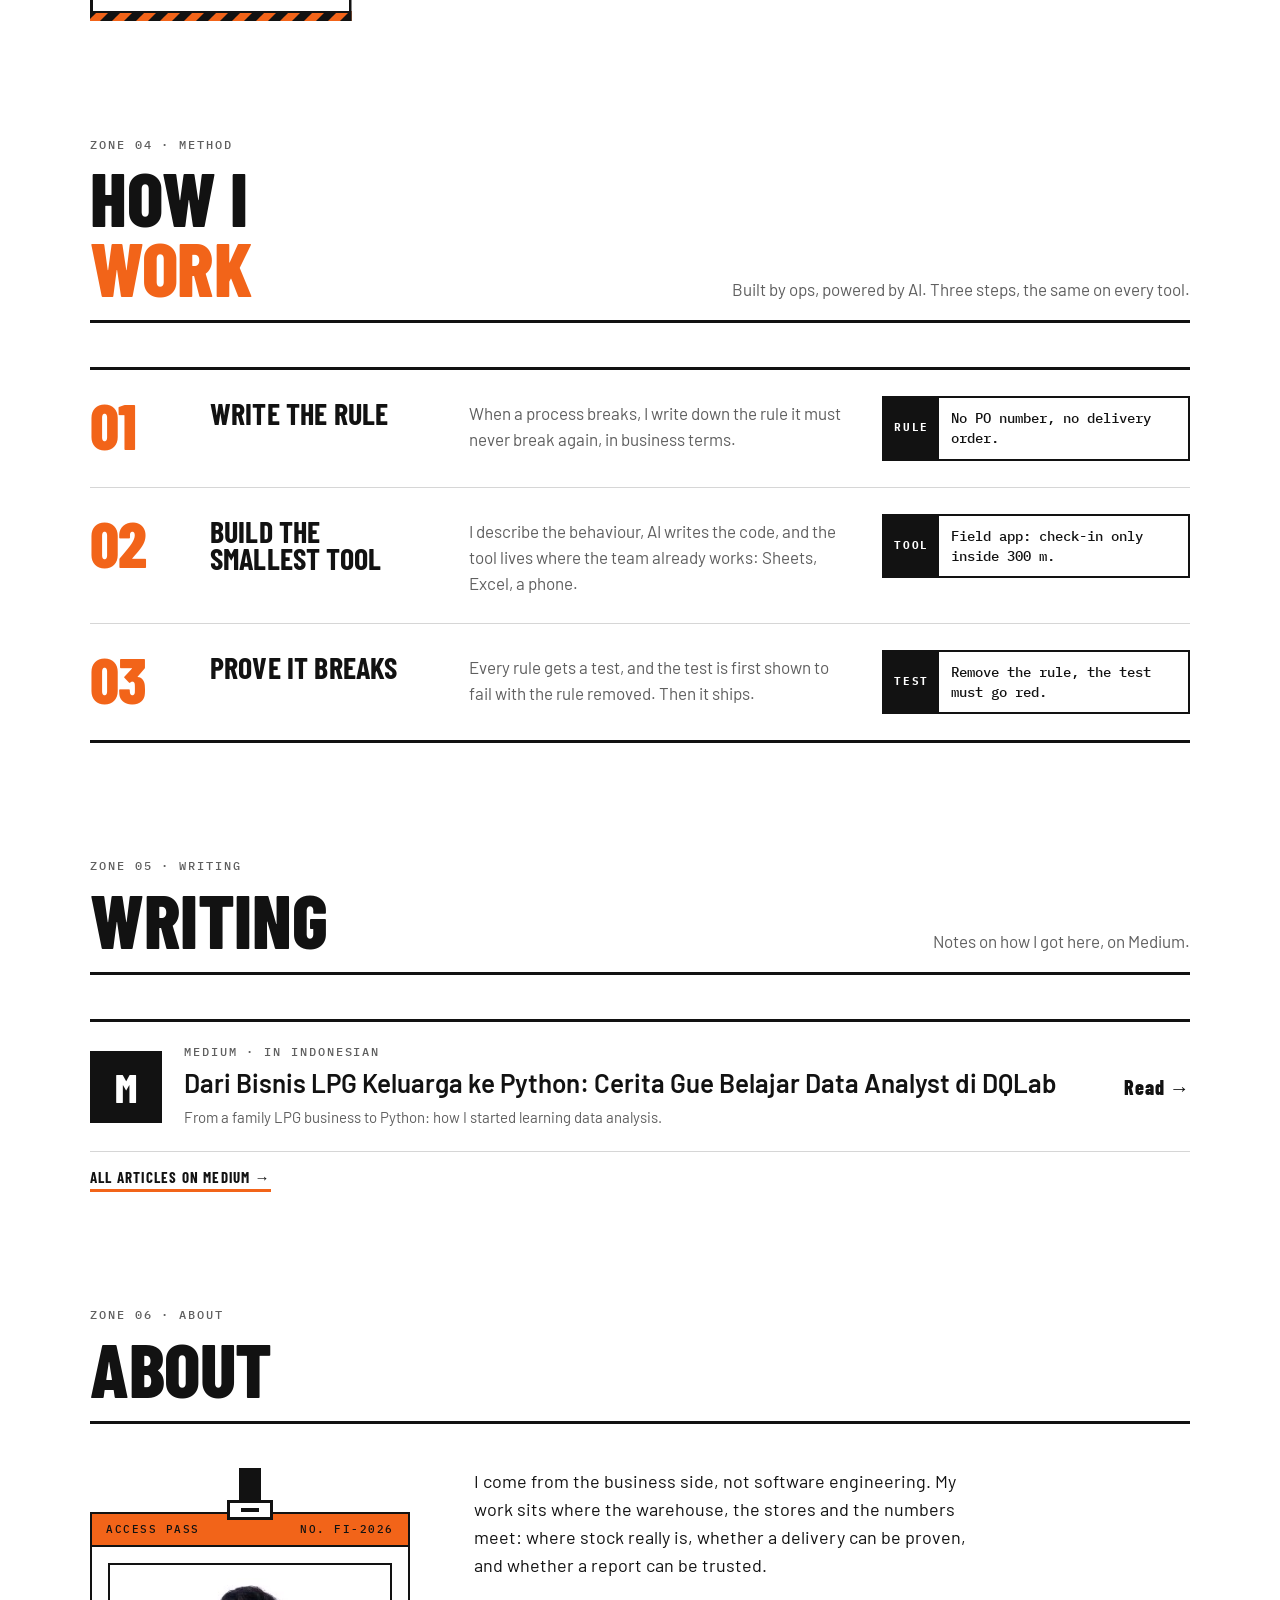
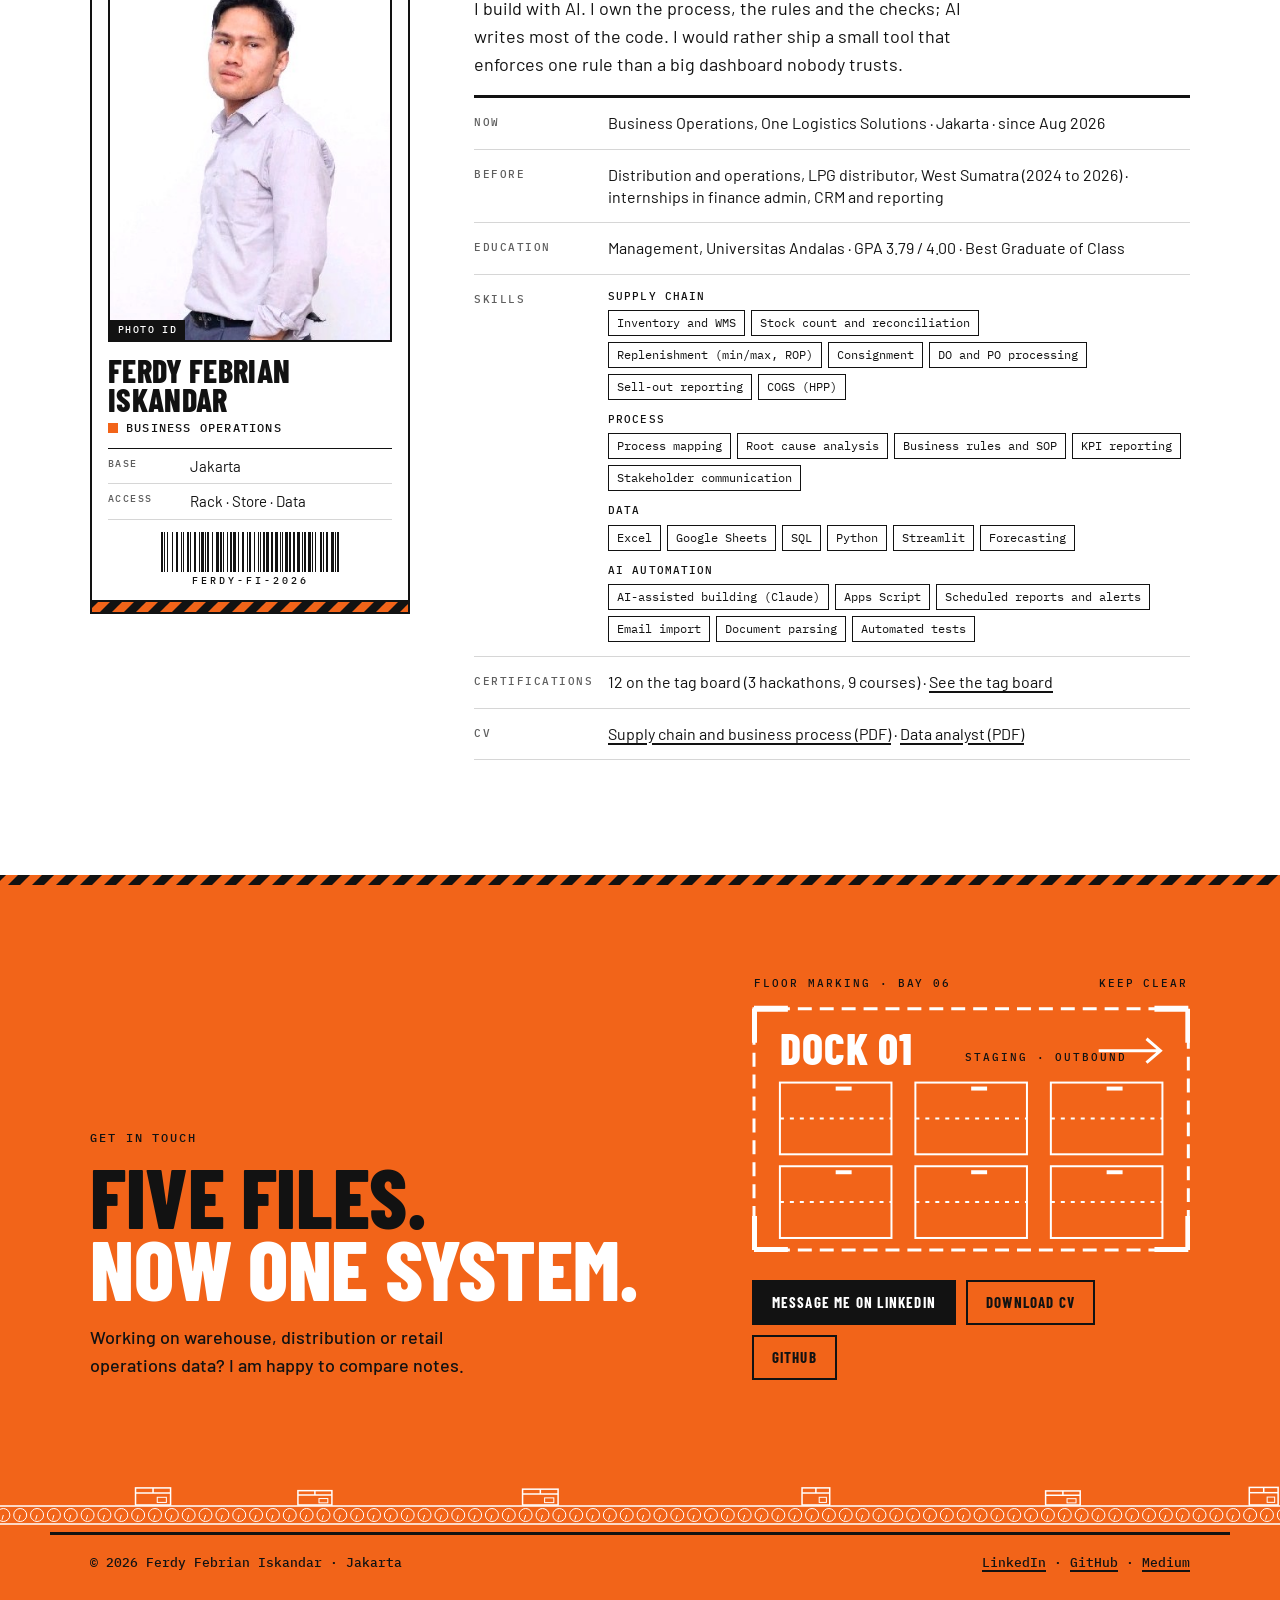
==== commit b5930f3f: "Home: omnichannel operations and campaigns headline" ====
--- a/index.html
+++ b/index.html
@@ -3,20 +3,20 @@
 <head>
 <meta charset="utf-8">
 <meta name="viewport" content="width=device-width,initial-scale=1,viewport-fit=cover">
-<title>Ferdy Febrian Iskandar · Business operations</title>
-<meta name="description" content="Operations and systems: warehouse, consignment distribution, and the software underneath them. Projects by Ferdy Febrian Iskandar, Jakarta.">
+<title>Ferdy Febrian Iskandar · Omnichannel operations &amp; campaigns</title>
+<meta name="description" content="Omnichannel operations and campaigns: warehouse, consignment distribution, Shopee synced through Jubelio, event budgets, landing pages and reels, plus the tools underneath. Projects by Ferdy Febrian Iskandar, Jakarta.">
 <meta property="og:type" content="website">
 <meta property="og:site_name" content="Ferdy Febrian Iskandar">
 <meta property="og:url" content="https://ferdy-portfolio.pages.dev/">
-<meta property="og:title" content="Ferdy Febrian Iskandar · Business operations">
-<meta property="og:description" content="A WMS built by ops, ledger patterns, parsers and dashboards for warehouse and consignment distribution.">
+<meta property="og:title" content="Ferdy Febrian Iskandar · Omnichannel operations &amp; campaigns">
+<meta property="og:description" content="Omnichannel operations for a plush toy brand, its events and campaigns, and the tools underneath: a WMS, Jubelio sync, landing pages, reels and dashboards.">
 <meta property="og:image" content="https://ferdy-portfolio.pages.dev/og-card.png">
 <meta property="og:image:width" content="1200">
 <meta property="og:image:height" content="630">
 <meta property="og:image:alt" content="Ferdy Febrian Iskandar. Operations and systems. And the software underneath.">
 <meta name="twitter:card" content="summary_large_image">
-<meta name="twitter:title" content="Ferdy Febrian Iskandar · Business operations">
-<meta name="twitter:description" content="A WMS built by ops, ledger patterns, parsers and dashboards for warehouse and consignment distribution.">
+<meta name="twitter:title" content="Ferdy Febrian Iskandar · Omnichannel operations &amp; campaigns">
+<meta name="twitter:description" content="Omnichannel operations for a plush toy brand, its events and campaigns, and the tools underneath: a WMS, Jubelio sync, landing pages, reels and dashboards.">
 <meta name="twitter:image" content="https://ferdy-portfolio.pages.dev/og-card.png">
 <meta name="theme-color" content="#F26419">
 <link rel="icon" href="favicon.svg" type="image/svg+xml">
@@ -53,8 +53,8 @@
     <div class="wrap">
       <div class="copy">
         <span class="status"><i></i>Business operations · Jakarta</span>
-        <h1><span class="l">Operations</span><span class="l">and systems.</span><span class="l lt">And the software</span><span class="l lt">underneath.</span></h1>
-        <p>I work on warehouse and consignment distribution, and I build the tools that keep its numbers honest: a WMS on Google Sheets and Apps Script, ledger patterns, parsers and dashboards. I own the business rules and the testing; AI writes most of the code.</p>
+        <h1><span class="l">Omnichannel ops,</span><span class="l">campaigns.</span><span class="l lt">And the tools</span><span class="l lt">underneath.</span></h1>
+        <p>I run warehouse and consignment distribution for a plush toy brand across 8 stores and Shopee, synced through Jubelio, and I budget and plan its retail events and marketplace campaigns. I build what that work needs: a WMS on Google Sheets and Apps Script, campaign landing pages, short reels, parsers and dashboards. I own the business rules and the testing; AI writes most of the code.</p>
         <div class="cta">
           <a class="btn primary" href="wms.html">See the WMS case study <svg viewBox="0 0 16 16" fill="none" stroke="currentColor" stroke-width="2" aria-hidden="true"><path d="M3 8h10M9 4l4 4-4 4"/></svg></a>
           <a class="btn" href="cv/Ferdy_Febrian_Iskandar_CV_Supply_Chain.pdf" target="_blank" rel="noopener">CV (PDF)</a>
--- a/site.css
+++ b/site.css
@@ -545,3 +545,25 @@
   html.fb body{animation:none}
 }
 @media print{.panel,#floor,nav.top{display:none}}
+
+/* project videos (17 Oct 2026): vertical reels side by side under the sketch, one column on phones */
+.reels{display:grid;grid-template-columns:repeat(2,minmax(0,300px));gap:20px;margin:24px 0 0;justify-content:start}
+.reel{margin:0;border:2px solid var(--ink);background:#fff}
+.reel video{display:block;width:100%;aspect-ratio:9/16;background:var(--ink);object-fit:cover}
+.reel figcaption{padding:9px 12px;border-top:2px solid var(--ink);display:flex;flex-direction:column;gap:3px}
+.reel figcaption span{font:500 11px/1.4 var(--mono);letter-spacing:.12em;text-transform:uppercase;color:var(--mut)}
+.reel figcaption b{font-size:15px;line-height:1.3}
+.reel figcaption small{font:400 12px/1.45 var(--mono);color:var(--mut)}
+@media (max-width:560px){.reels{grid-template-columns:minmax(0,1fr);max-width:340px}}
+.shots{display:grid;grid-template-columns:repeat(6,minmax(0,1fr));gap:20px;margin:24px 0 0;align-items:start}
+.shot{margin:0;border:2px solid var(--ink);background:#fff;grid-column:span 3}
+.shot-wide{grid-column:1 / -1}
+.shot-phone{grid-column:span 2}
+.shot a{display:block;background:var(--ink)}
+.shot img{display:block;width:100%;height:auto}
+.shot a:focus-visible{outline:3px solid var(--or);outline-offset:2px}
+.shot figcaption{padding:9px 12px;border-top:2px solid var(--ink);display:flex;flex-direction:column;gap:3px}
+.shot figcaption span{font:500 11px/1.4 var(--mono);letter-spacing:.12em;text-transform:uppercase;color:var(--mut)}
+.shot figcaption b{font-size:15px;line-height:1.3}
+.shot figcaption small{font:400 12px/1.45 var(--mono);color:var(--mut)}
+@media (max-width:720px){.shot{grid-column:1 / -1}.shot-phone{grid-column:span 3}}
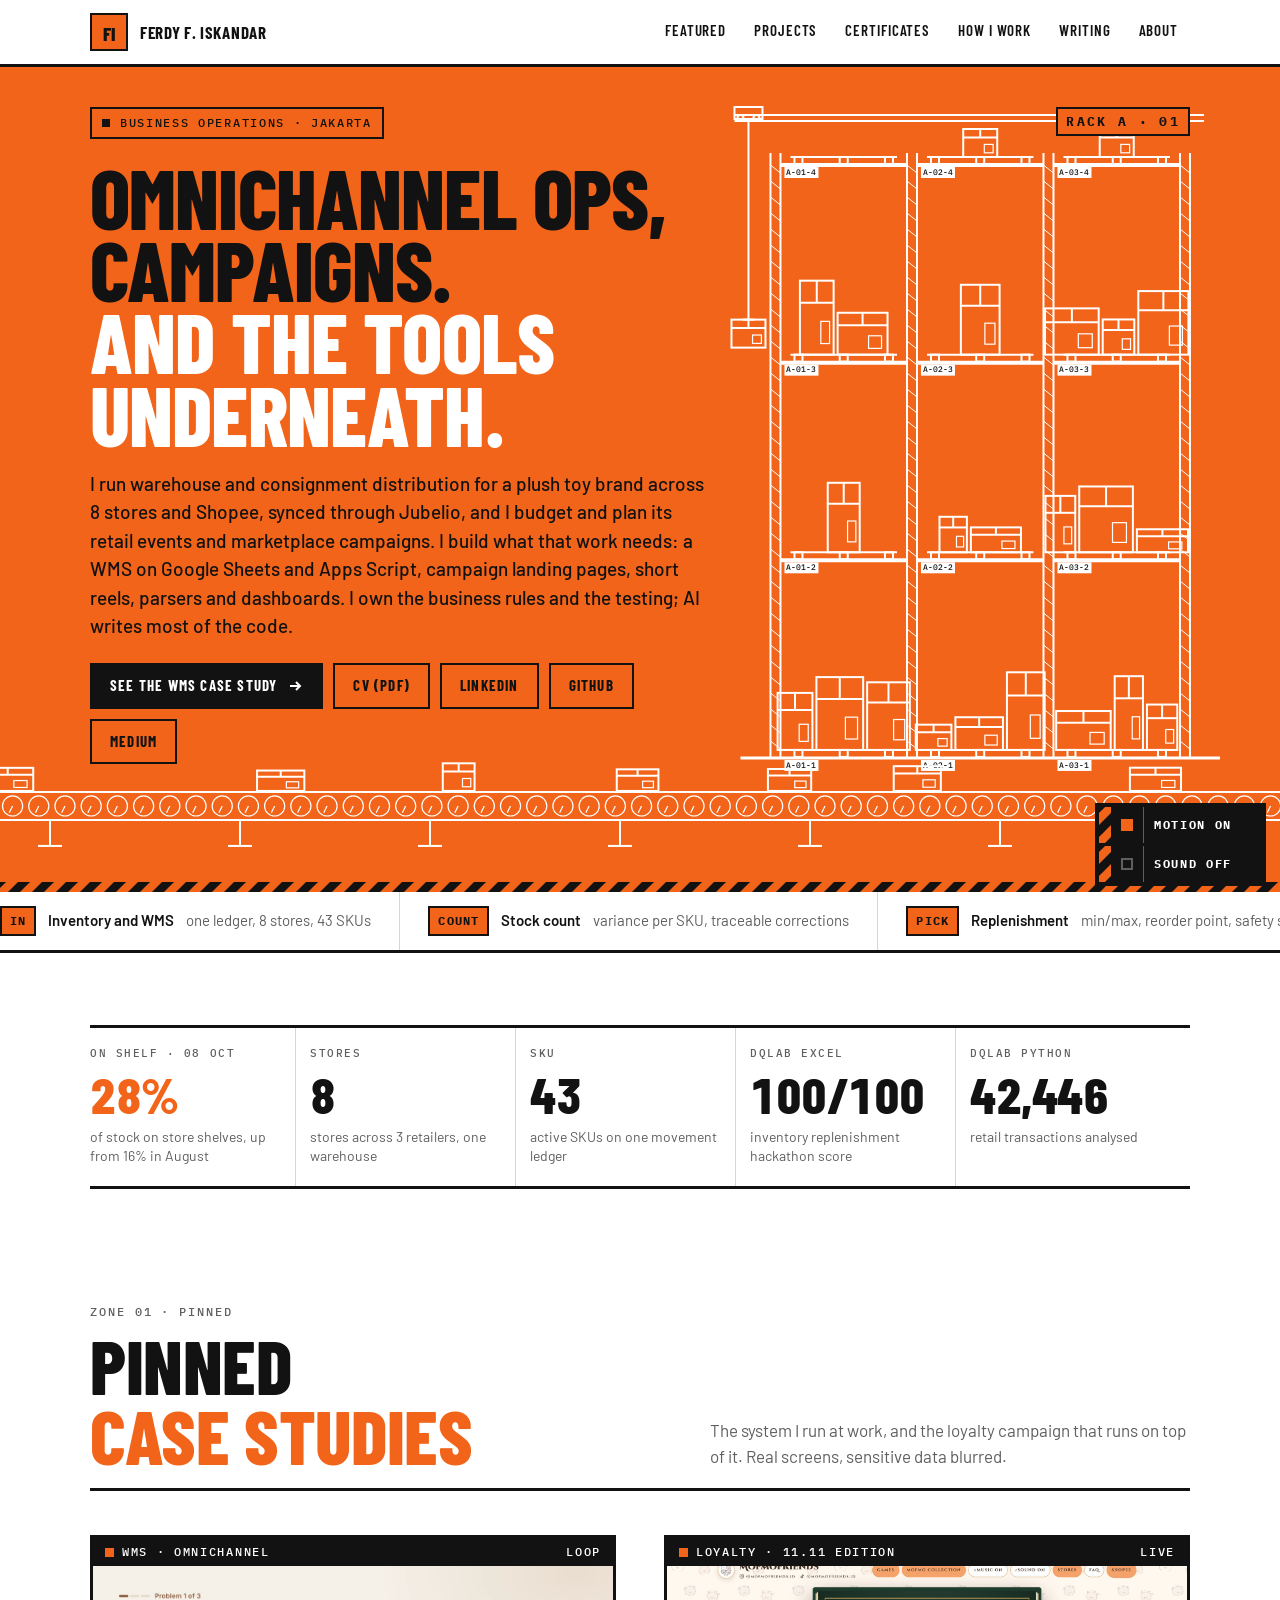
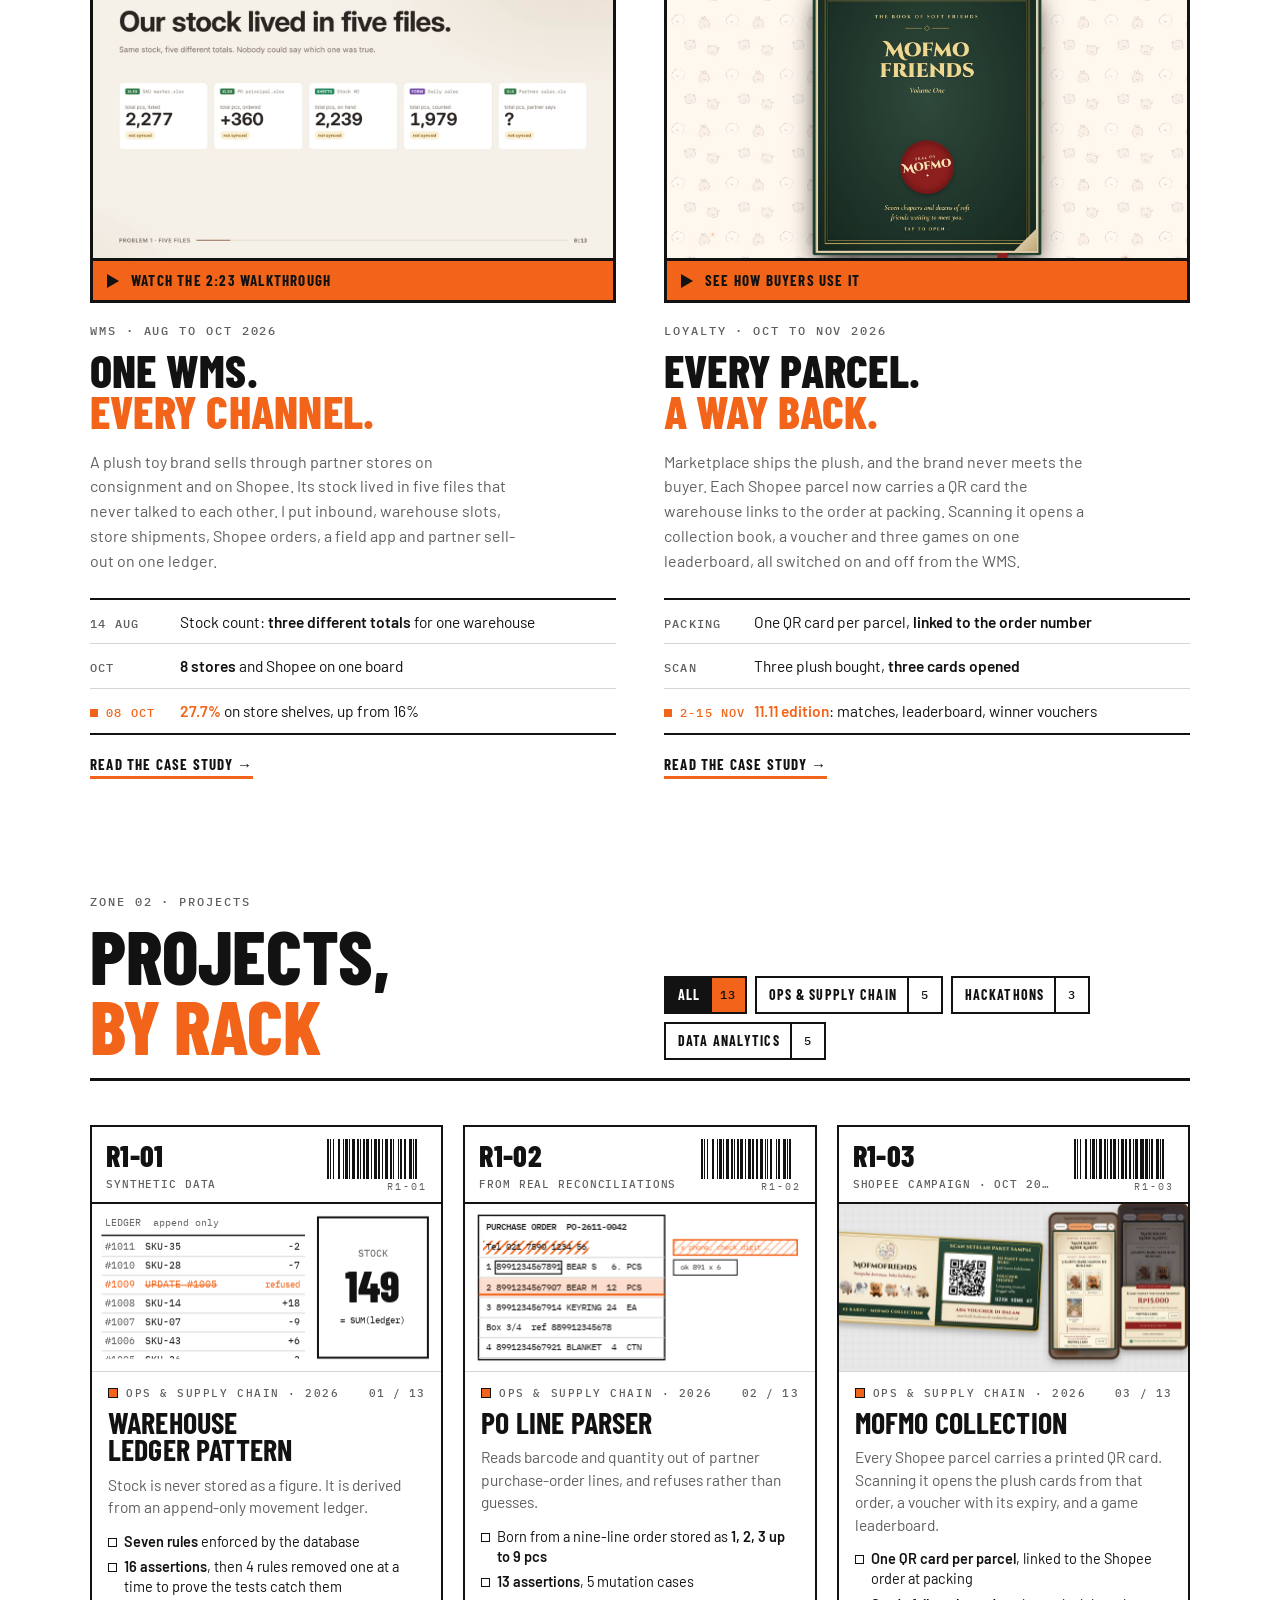
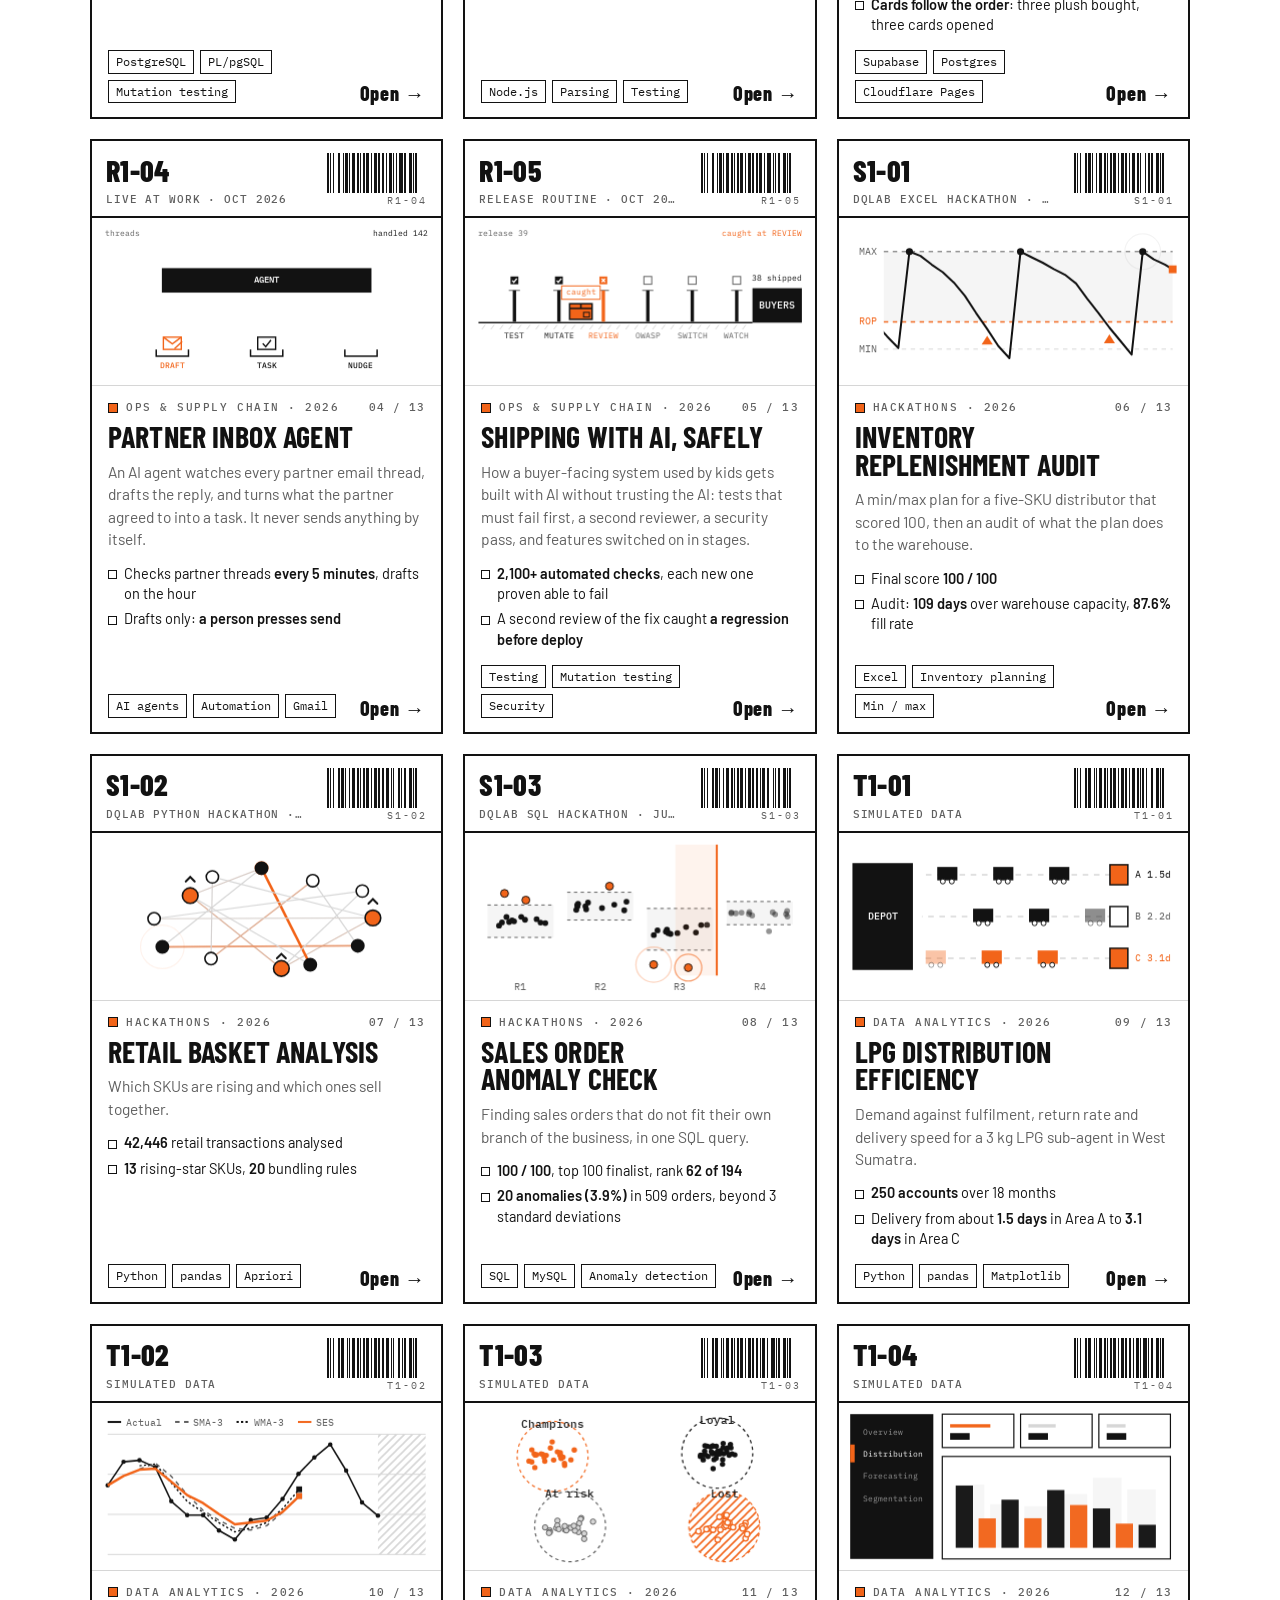
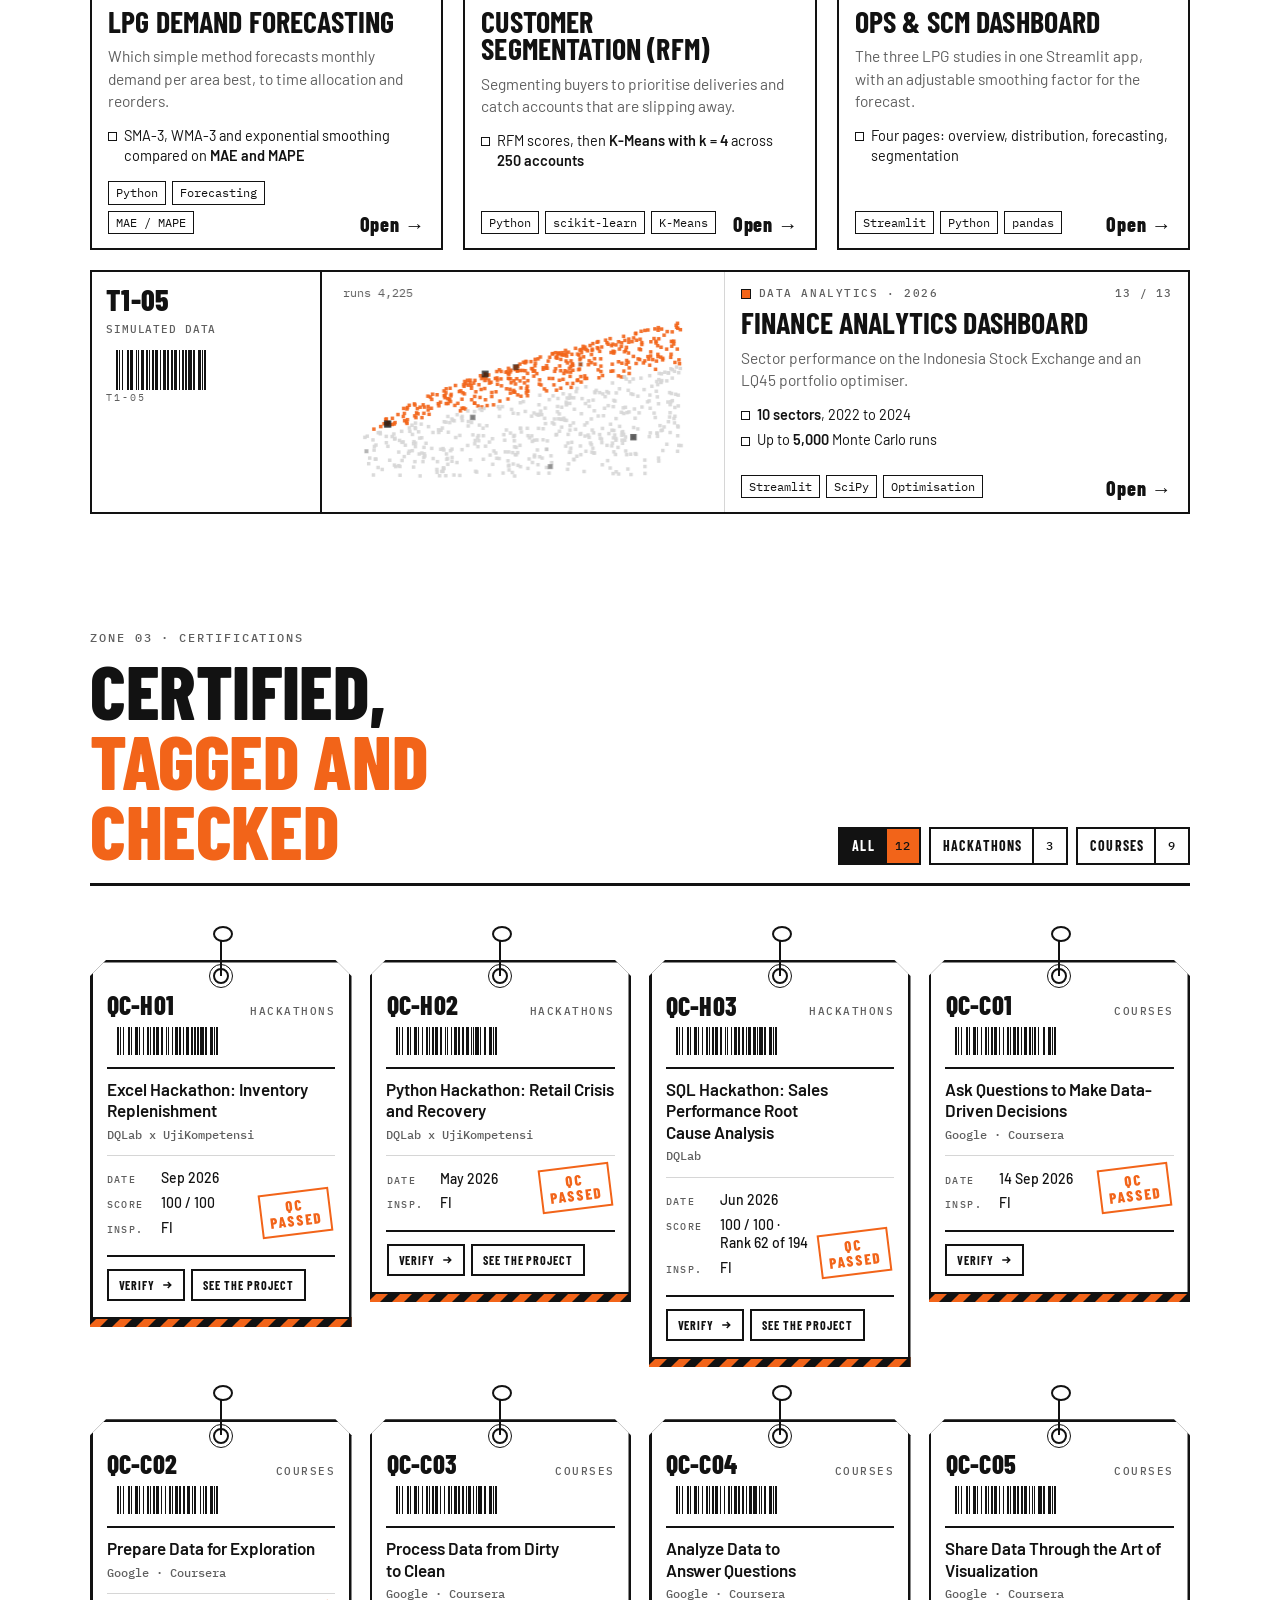
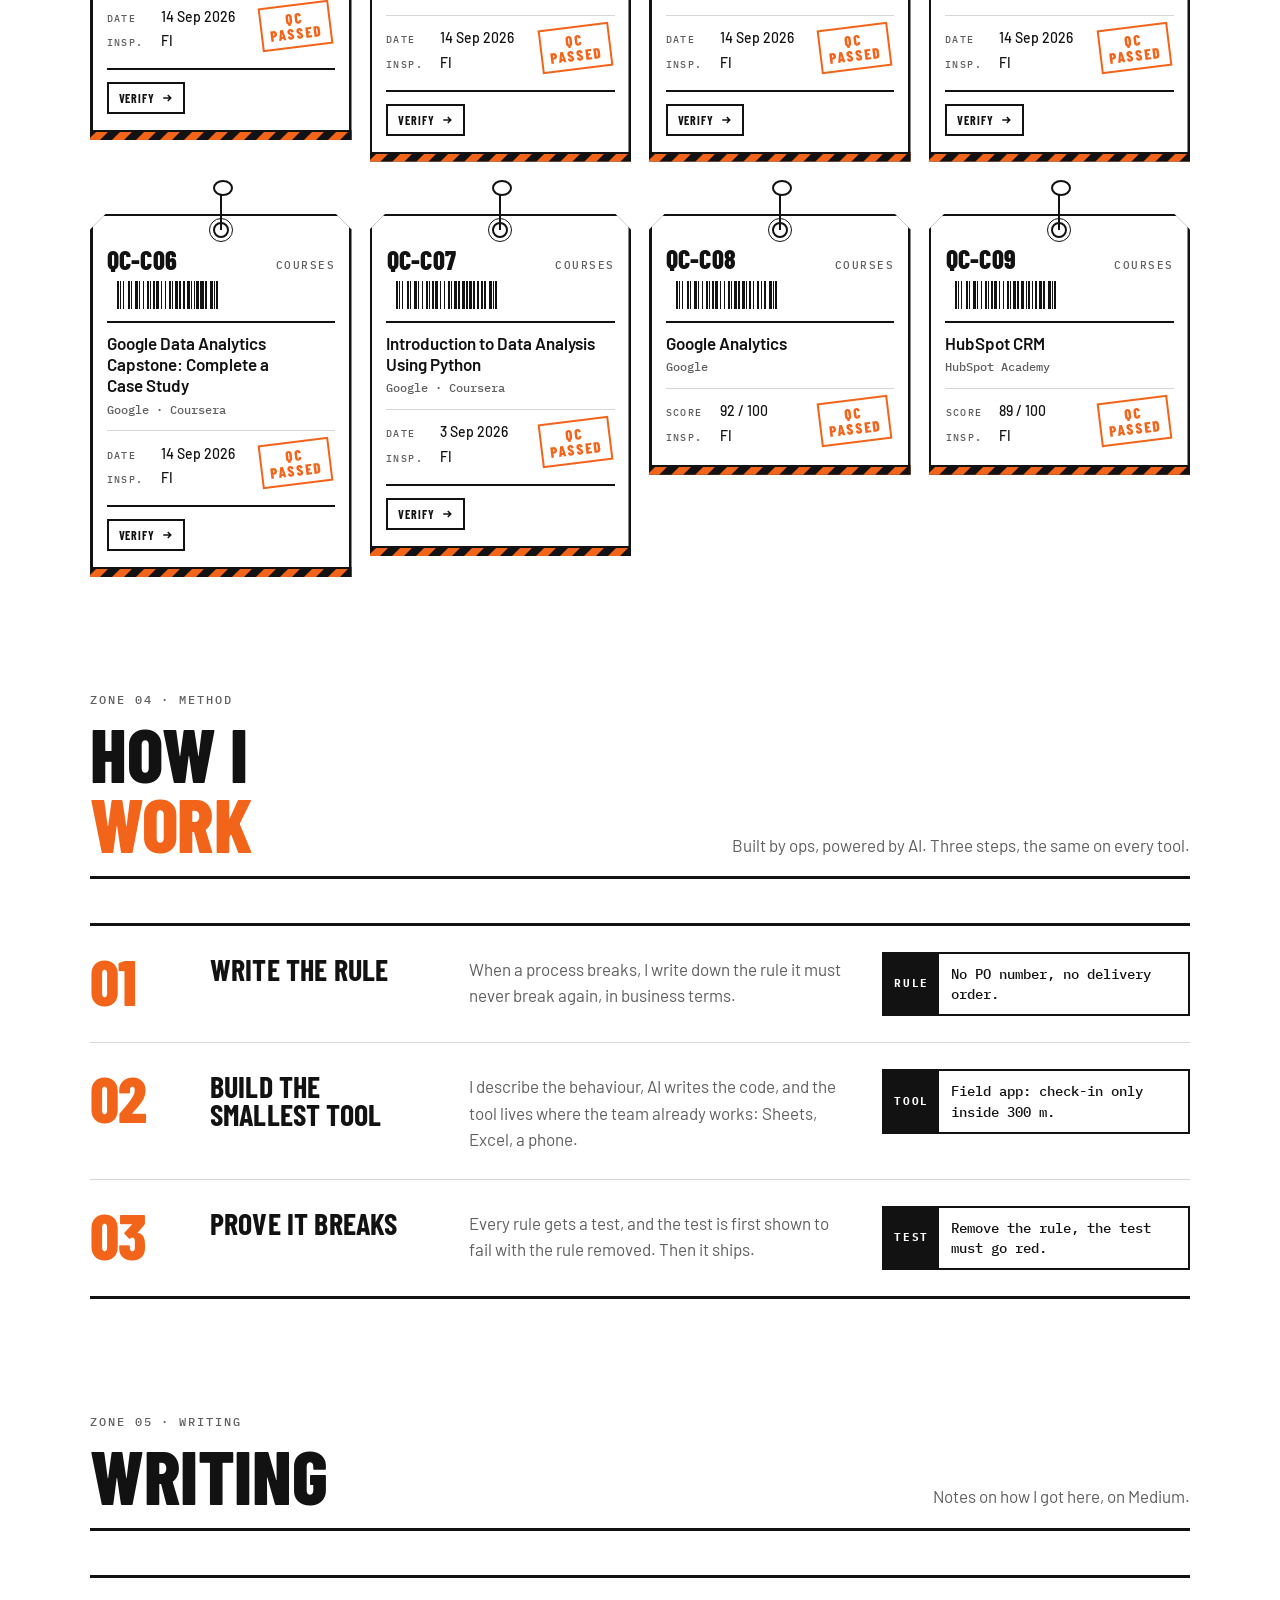
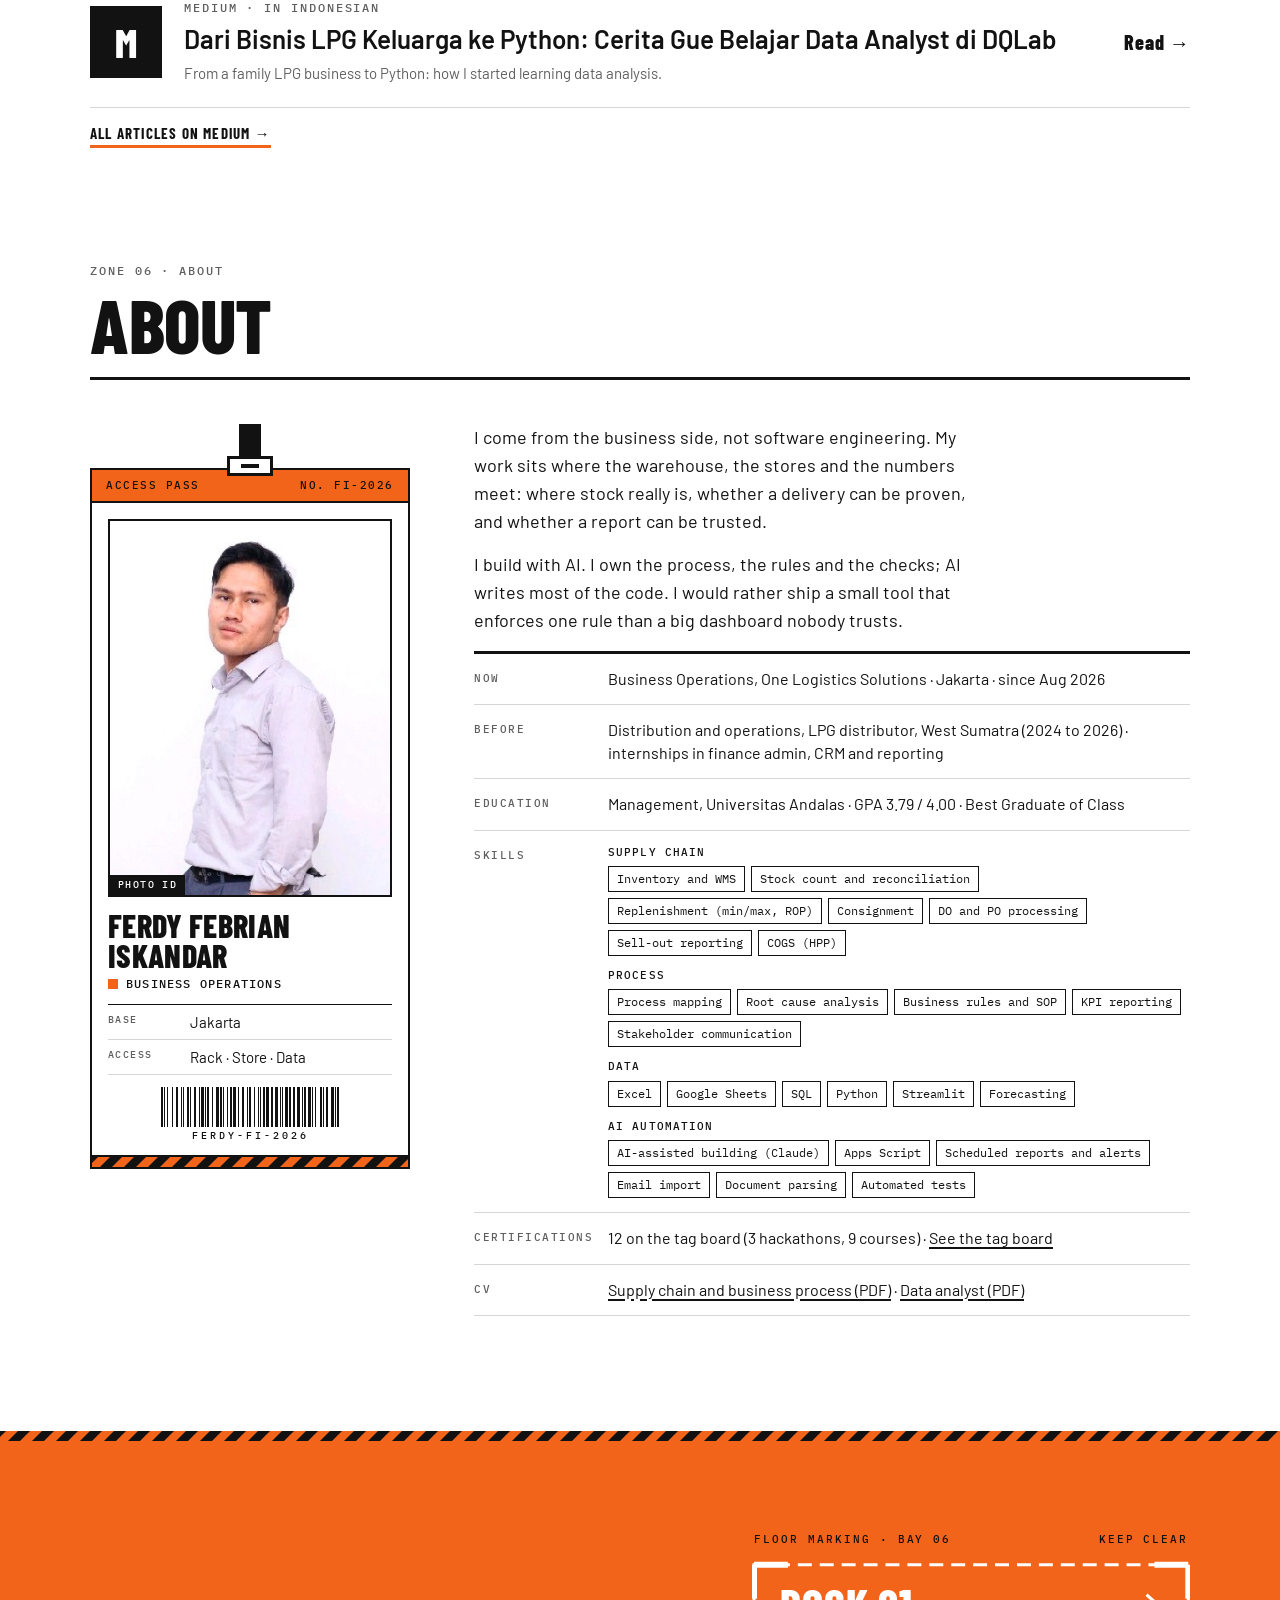
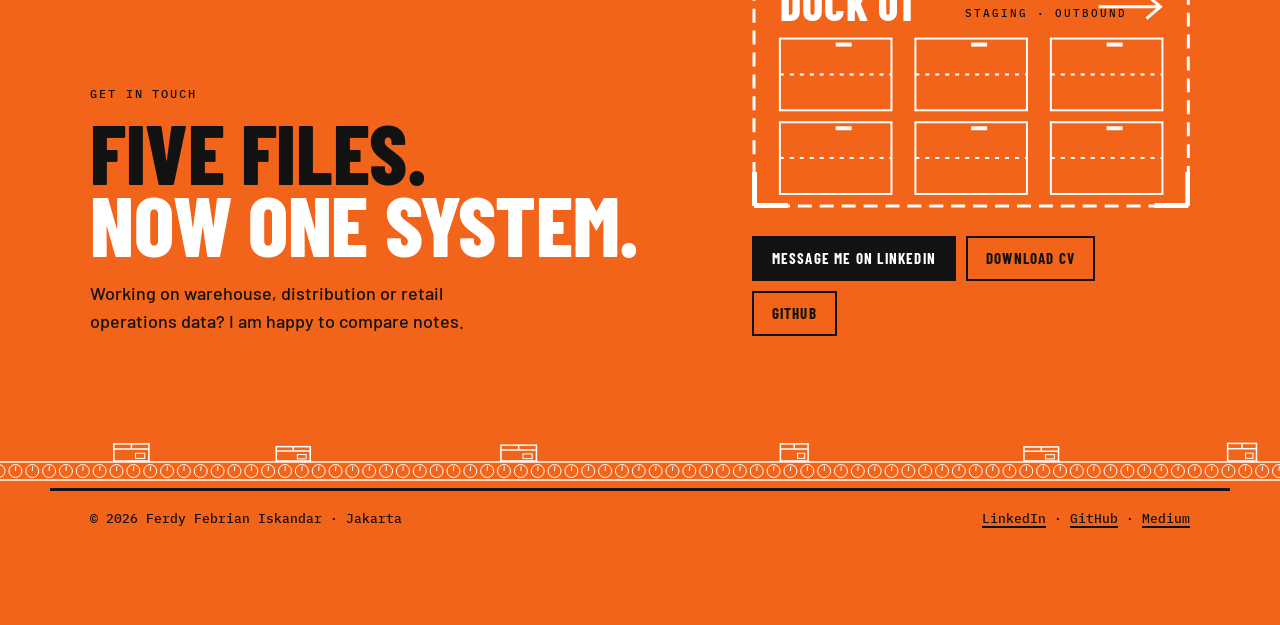
==== commit a3bc183f: "Add files via upload" ====
--- a/index.html
+++ b/index.html
@@ -104,10 +104,11 @@
   </div>
 
   <section id="featured" class="wrap">
-    <div class="shead rv"><div><span class="eyebrow">Zone 01 · Featured</span><h2>Featured<br><span class="acc">case study</span></h2></div><p>The system I run at work, end to end, with real screens from the live board.</p></div>
-    <a class="feat rv" href="wms.html">
+    <div class="shead rv"><div><span class="eyebrow">Zone 01 · Pinned</span><h2>Pinned<br><span class="acc">case studies</span></h2></div><p>The system I run at work, and the loyalty campaign that runs on top of it. Real screens, sensitive data blurred.</p></div>
+    <div class="pins">
+    <a class="feat pin rv" href="wms.html">
       <div class="media">
-        <div class="bar"><span><i></i>WMS WALKTHROUGH · 2:23</span><span>LOOP</span></div>
+        <div class="bar"><span><i></i>WMS · OMNICHANNEL</span><span>LOOP</span></div>
         <video autoplay muted loop playsinline preload="metadata" poster="hero-poster-3p.jpg" aria-label="Opening of the WMS walkthrough: five separate files merging into one ledger">
           <source src="hero-loop-3p.mp4" type="video/mp4">
           <img src="poster-3p.jpg" alt="Title frame of the WMS walkthrough: Three problems. One WMS." width="1920" height="1080" loading="lazy">
@@ -116,17 +117,35 @@
       </div>
       <div class="body">
         <div class="eyebrow">WMS · Aug to Oct 2026</div>
-        <h3>Five files.<br><span class="acc">Now one WMS.</span></h3>
-        <p>A plush toy brand's stock lived in five files that never talked to each other. I connected inbound, warehouse slots, shipments, a field app for store visits and partner sell-out into one ledger.</p>
+        <h3>One WMS.<br><span class="acc">Every channel.</span></h3>
+        <p>A plush toy brand sells through partner stores on consignment and on Shopee. Its stock lived in five files that never talked to each other. I put inbound, warehouse slots, store shipments, Shopee orders, a field app and partner sell-out on one ledger.</p>
         <ol class="tl">
           <li><time>14 AUG</time><span>Stock count: <b>three different totals</b> for one warehouse</span></li>
-          <li><time>22 AUG</time><span>First time it could be measured: <b>16%</b> of stock on store shelves</span></li>
-          <li><time>OCT</time><span>Field app live, <b>8 stores</b> on one board</span></li>
-          <li class="hot"><time>08 OCT</time><span><b>27.7%</b> on store shelves</span></li>
+          <li><time>OCT</time><span><b>8 stores</b> and Shopee on one board</span></li>
+          <li class="hot"><time>08 OCT</time><span><b>27.7%</b> on store shelves, up from 16%</span></li>
         </ol>
         <span class="more">Read the case study →</span>
       </div>
     </a>
+    <a class="feat pin rv" href="project.html?p=mofmo-collection">
+      <div class="media">
+        <div class="bar"><span><i></i>LOYALTY · 11.11 EDITION</span><span>LIVE</span></div>
+        <img src="mofmo-web-desktop.jpg" alt="Mofmo Collection on a laptop: the buyer's collection book with plush cards" width="1800" height="1125" loading="lazy">
+        <span class="play"><i></i>See how buyers use it</span>
+      </div>
+      <div class="body">
+        <div class="eyebrow">Loyalty · Oct to Nov 2026</div>
+        <h3>Every parcel.<br><span class="acc">A way back.</span></h3>
+        <p>Marketplace ships the plush, and the brand never meets the buyer. Each Shopee parcel now carries a QR card the warehouse links to the order at packing. Scanning it opens a collection book, a voucher and three games on one leaderboard, all switched on and off from the WMS.</p>
+        <ol class="tl">
+          <li><time>PACKING</time><span>One QR card per parcel, <b>linked to the order number</b></span></li>
+          <li><time>SCAN</time><span>Three plush bought, <b>three cards opened</b></span></li>
+          <li class="hot"><time>2-15 NOV</time><span><b>11.11 edition</b>: matches, leaderboard, winner vouchers</span></li>
+        </ol>
+        <span class="more">Read the case study →</span>
+      </div>
+    </a>
+    </div>
   </section>
 
   <section id="projects" class="wrap">
--- a/site.css
+++ b/site.css
@@ -143,6 +143,12 @@
 .feat:hover .more{color:var(--or)}
 .feat:hover .body h3 .acc{text-decoration:underline;text-decoration-thickness:4px;text-underline-offset:6px}
 @media (max-width:820px){.feat{grid-template-columns:minmax(0,1fr)}}
+.pins{display:grid;grid-template-columns:repeat(2,minmax(0,1fr));gap:clamp(24px,4vw,48px);align-items:start}
+.feat.pin{grid-template-columns:minmax(0,1fr);gap:20px}
+.feat.pin .media img{aspect-ratio:16/9;object-fit:cover;object-position:50% 30%}
+.feat.pin .body h3{font-size:clamp(34px,3.6vw,48px)}
+.feat.pin .body p{font-size:16px}
+@media (max-width:900px){.pins{grid-template-columns:minmax(0,1fr)}}
 
 /* ---- filters: square chips with a count box ---- */
 .filters{display:flex;flex-wrap:wrap;gap:8px;justify-self:end}
